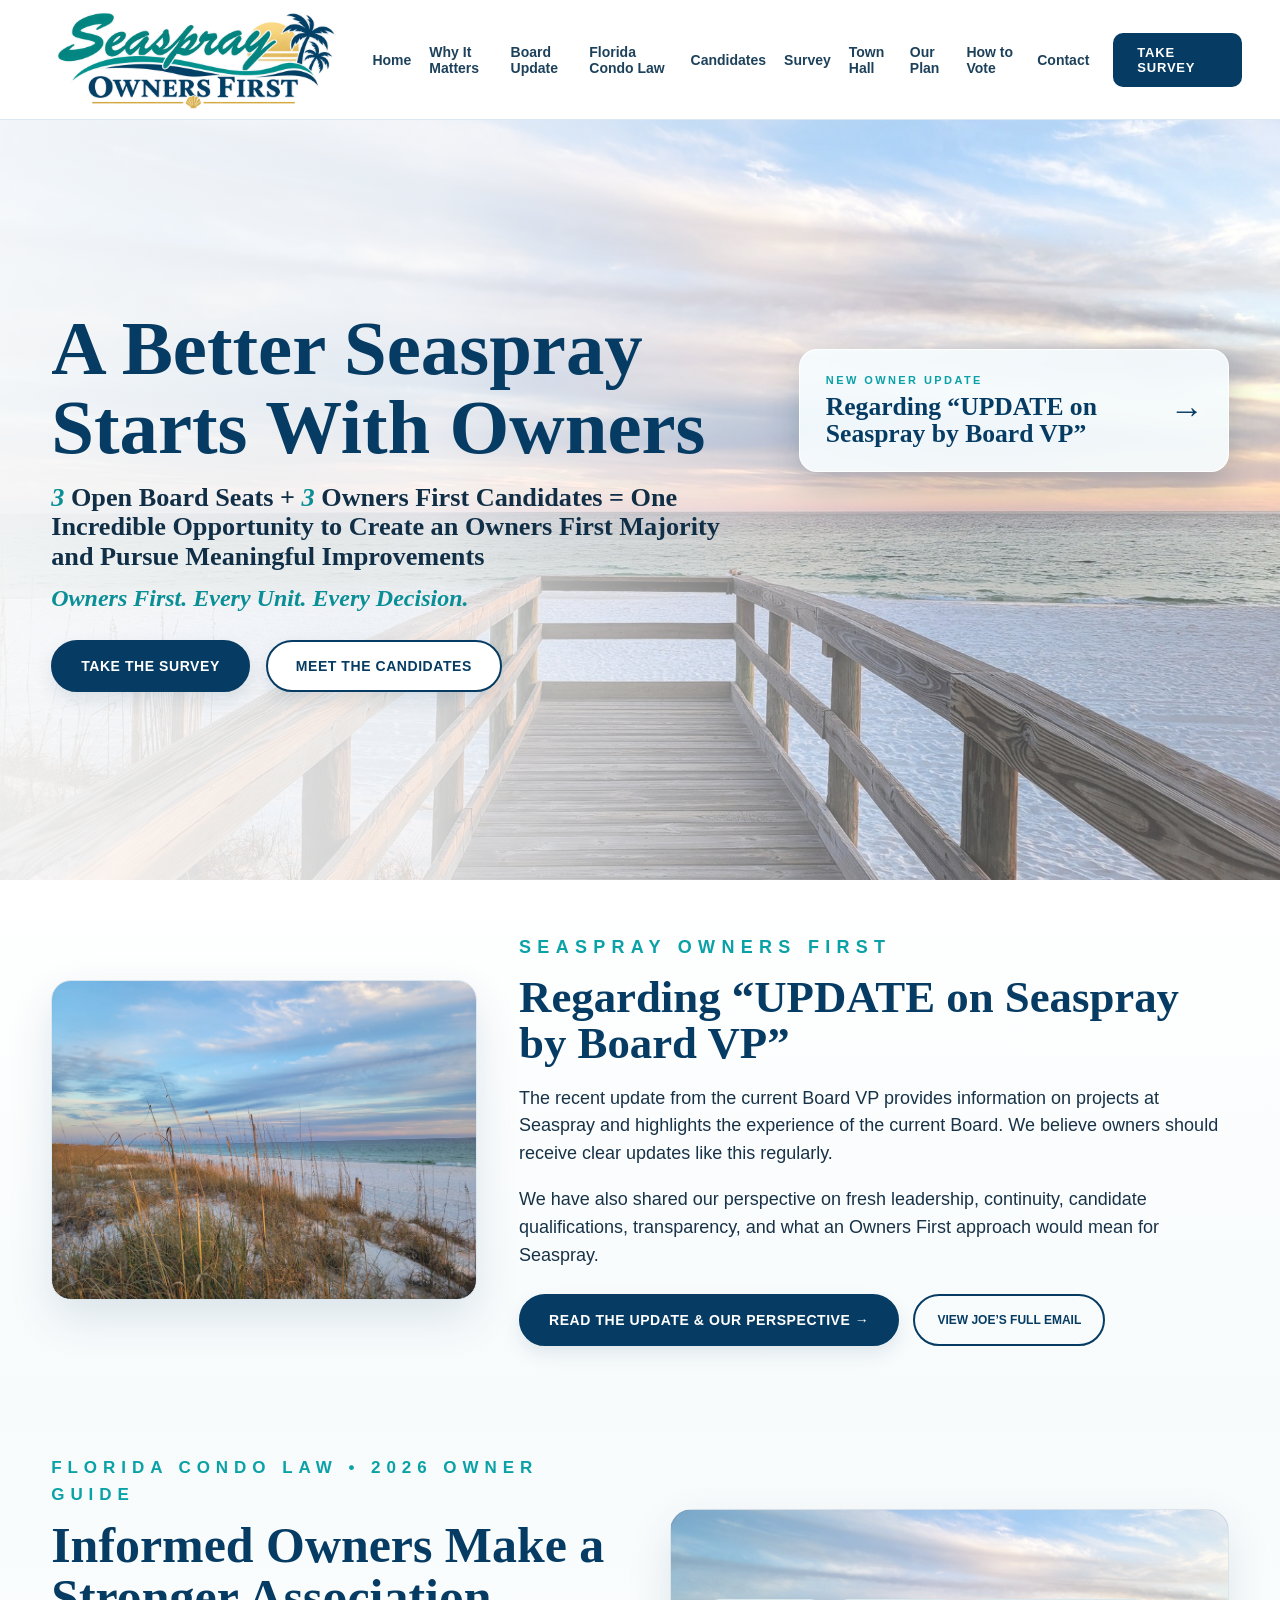
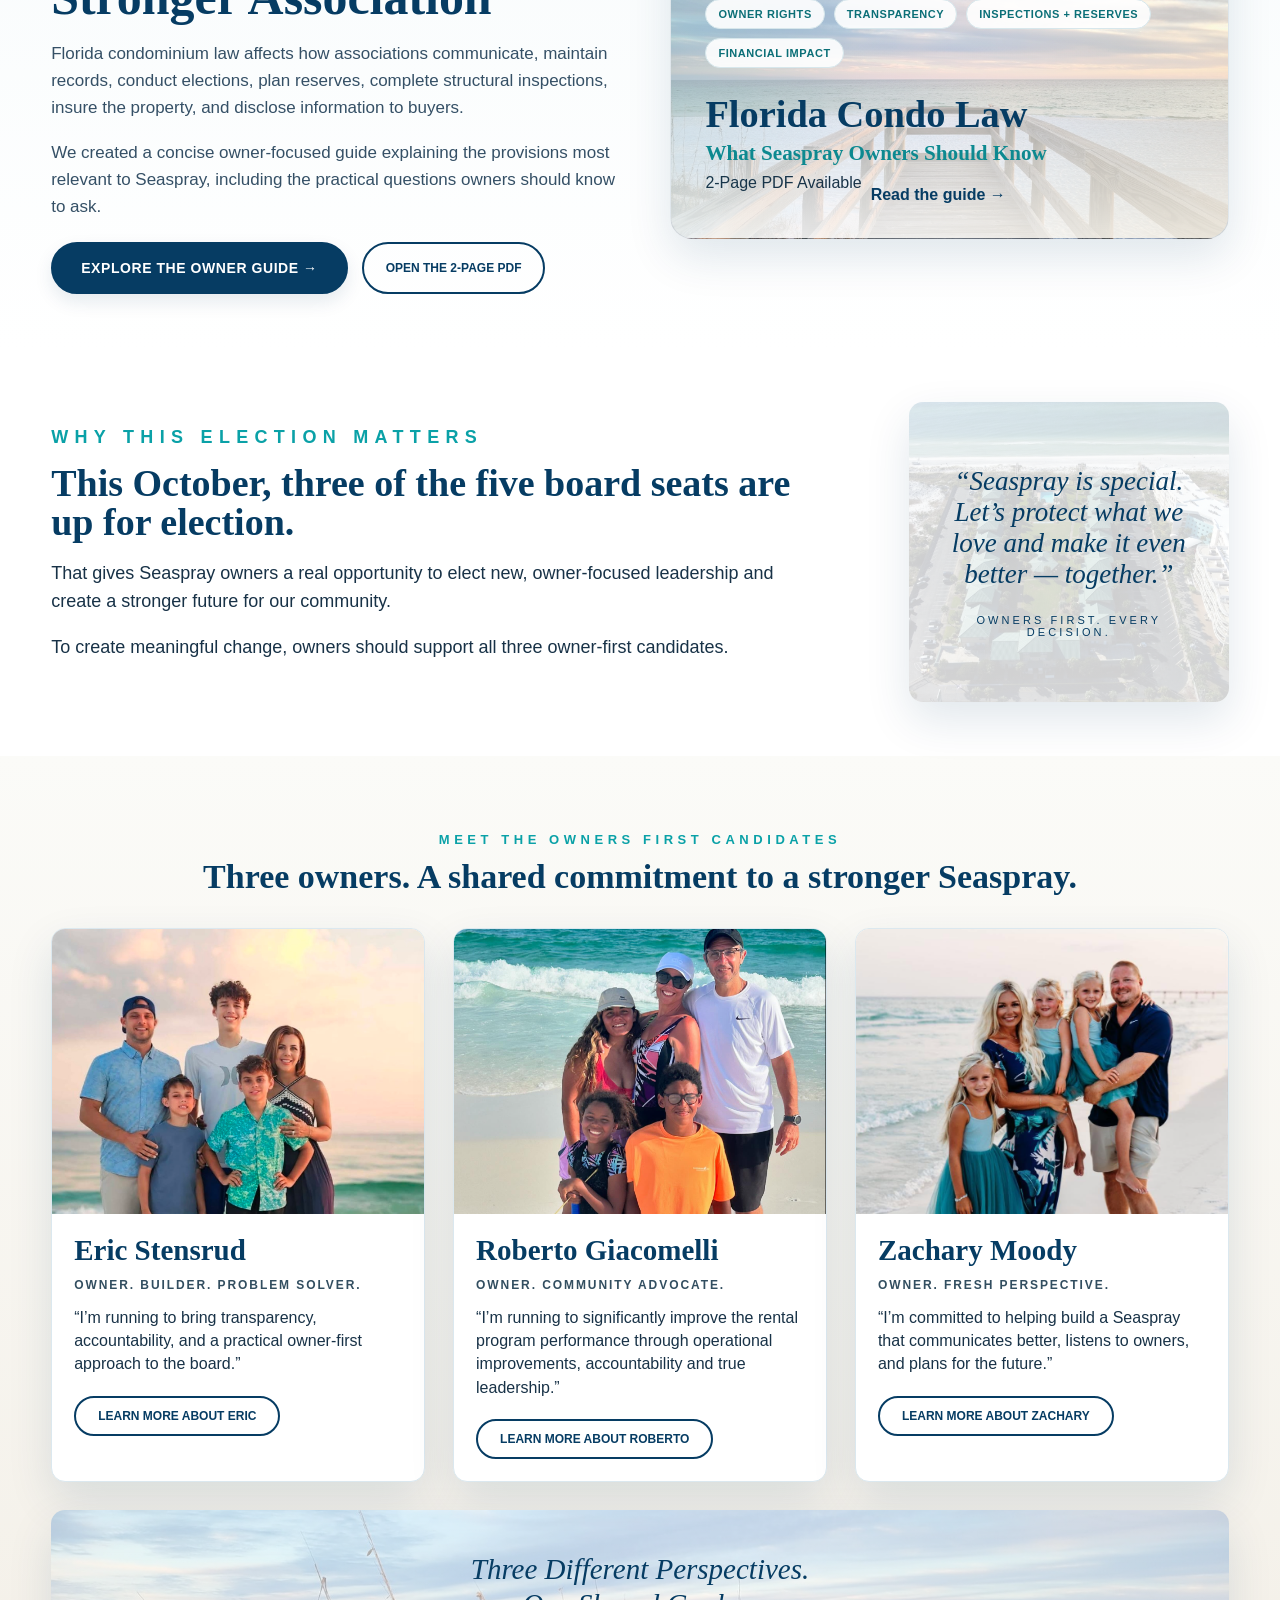
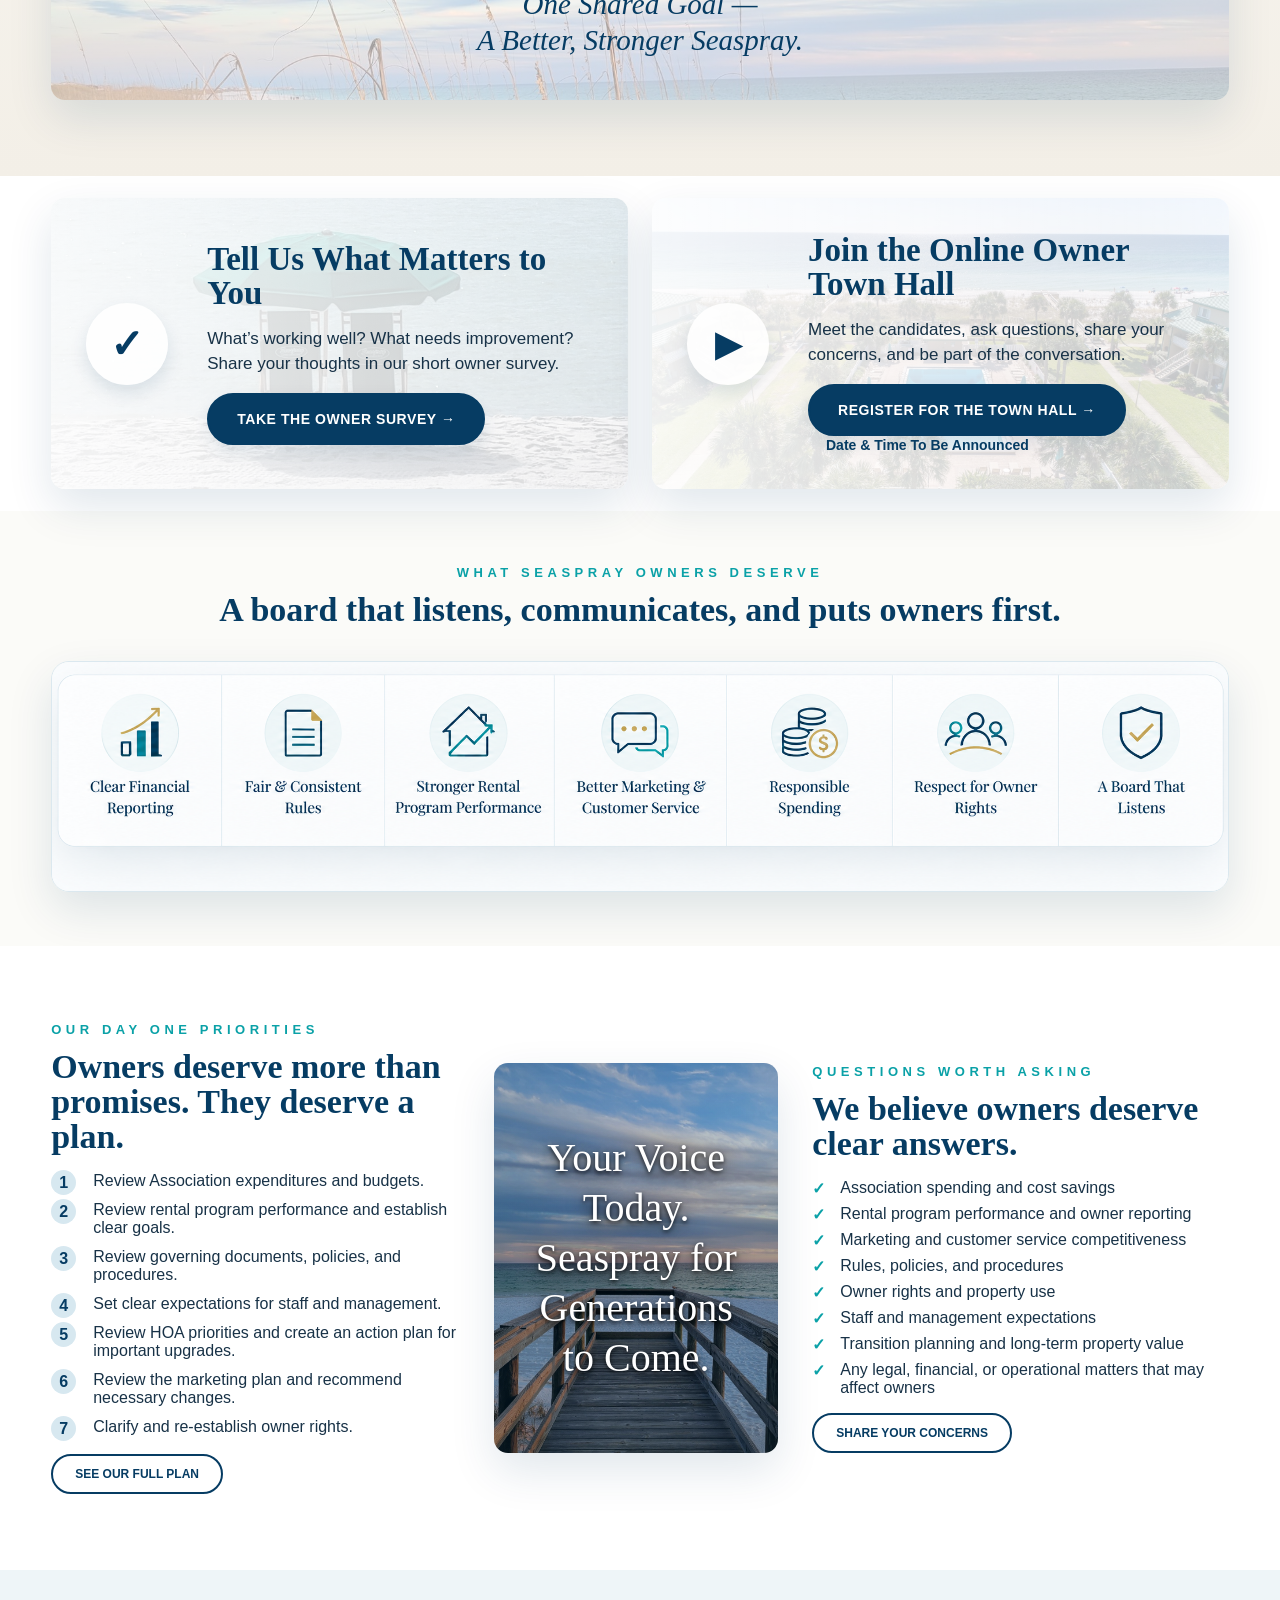
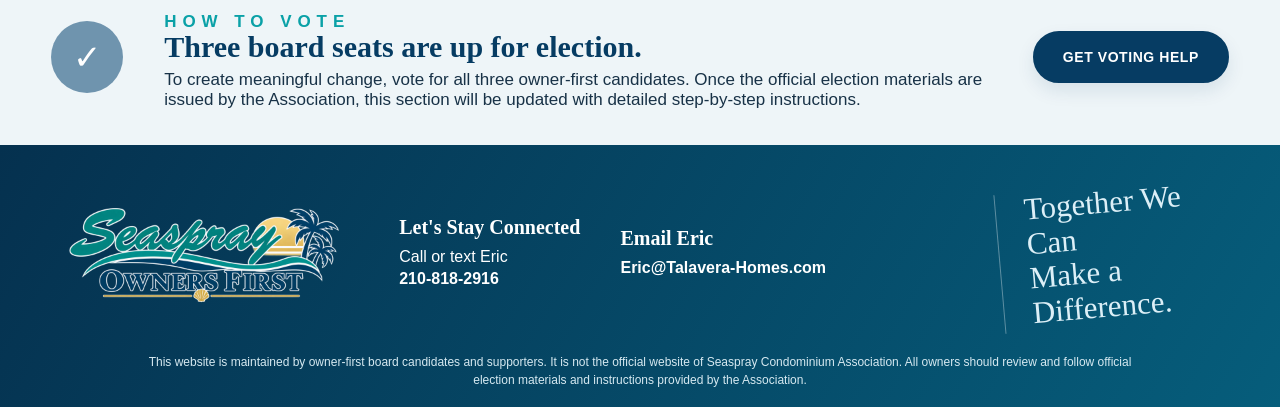
==== index.html @ 4ef3be8e "Add files via upload" ====
<!DOCTYPE html>
<html lang="en">
<head>
  <!-- Google tag (gtag.js) -->
  <script async src="https://www.googletagmanager.com/gtag/js?id=G-ZNEZER2F2J"></script>
  <script>
    window.dataLayer = window.dataLayer || [];
    function gtag(){dataLayer.push(arguments);}
    gtag('js', new Date());
    gtag('config', 'G-ZNEZER2F2J');
  </script>
  <meta charset="UTF-8" />
  <meta name="viewport" content="width=device-width, initial-scale=1.0" />
  <title>Seaspray Owners First | Board Election</title>
  <meta name="description" content="Seaspray Owners First candidate and supporter website for the upcoming Seaspray Board election." />
  <link rel="stylesheet" href="styles-v9.css?v=59" />
</head>
<body>
  <header class="site-header">
    <a class="brand" href="#home"><img src="assets/seaspray-owners-first-logo.png" alt="Seaspray Owners First" /></a>
    <button class="menu-toggle" aria-label="Open menu">☰</button>
    <nav class="nav">
      <a href="#home">Home</a><a href="#why">Why It Matters</a><a href="#board-update">Board Update</a><a href="florida-condo-law.html">Florida Condo Law</a><a href="#candidates">Candidates</a><a href="https://tally.so/r/gDElo1" target="_blank" rel="noopener noreferrer">Survey</a><a href="#townhall">Town Hall</a><a href="#plan">Our Plan</a><a href="#vote">How to Vote</a><a href="#contact">Contact</a>
    </nav>
    <a class="header-cta" href="https://tally.so/r/gDElo1" target="_blank" rel="noopener noreferrer">Take Survey</a>
  </header>

  <main id="home">
    <section class="hero">
      <div class="hero-media-fallback"></div>
<div class="hero-overlay"></div>
      <div class="hero-content container">
        <div class="hero-copy">
          <h1>A Better Seaspray Starts With Owners</h1>
          <h2><span class="hero-count">3</span> Open Board Seats + <span class="hero-count">3</span> Owners First Candidates = One Incredible Opportunity to Create an Owners First Majority and Pursue Meaningful Improvements</h2>
          <p class="tagline">Owners First. Every Unit. Every Decision.</p>
          <div class="hero-actions">
            <a class="btn btn-primary" href="https://tally.so/r/gDElo1" target="_blank" rel="noopener noreferrer">Take the Survey</a>
            <a class="btn btn-white" href="#candidates">Meet the Candidates</a>
          </div>
        </div>
        <a class="hero-update-callout" href="board-update.html" aria-label="Read our perspective regarding UPDATE on Seaspray by Board VP">
          <span class="hero-update-kicker">New Owner Update</span>
          <strong>Regarding “UPDATE on Seaspray by Board VP”</strong>
          <span class="hero-update-arrow">→</span>
        </a>
      </div>
    </section>

    <section id="board-update" class="board-update-preview section-tight">
      <div class="container board-update-preview-grid">
        <div class="board-update-preview-image" role="img" aria-label="Seaspray beach boardwalk"></div>
        <div class="board-update-preview-copy">
          <p class="eyebrow teal">Seaspray Owners First</p>
          <h2>Regarding “UPDATE on Seaspray by Board VP”</h2>
          <p>The recent update from the current Board VP provides information on projects at Seaspray and highlights the experience of the current Board. We believe owners should receive clear updates like this regularly.</p>
          <p>We have also shared our perspective on fresh leadership, continuity, candidate qualifications, transparency, and what an Owners First approach would mean for Seaspray.</p>
          <div class="board-update-preview-actions">
            <a class="btn btn-primary" href="board-update.html">Read the Update &amp; Our Perspective →</a>
            <a class="small-btn" href="joe-board-email.html">View Joe’s Full Email</a>
          </div>
        </div>
      </div>
    </section>

    <section id="condo-law-preview" class="condo-law-preview section-tight">
      <div class="container condo-law-preview-grid">
        <div class="condo-law-preview-copy">
          <p class="eyebrow teal">Florida Condo Law • 2026 Owner Guide</p>
          <h2>Informed Owners Make a Stronger Association</h2>
          <p>Florida condominium law affects how associations communicate, maintain records, conduct elections, plan reserves, complete structural inspections, insure the property, and disclose information to buyers.</p>
          <p>We created a concise owner-focused guide explaining the provisions most relevant to Seaspray, including the practical questions owners should know to ask.</p>
          <div class="condo-law-preview-actions">
            <a class="btn btn-primary" href="florida-condo-law.html">Explore the Owner Guide →</a>
            <a class="small-btn" href="Florida-Condo-Law-Seaspray-Owner-Guide.pdf" target="_blank" rel="noopener">Open the 2-Page PDF</a>
          </div>
        </div>
        <a class="condo-law-preview-visual" href="florida-condo-law.html" aria-label="Open the Florida Condo Law owner guide">
          <span class="law-preview-chip">Owner Rights</span>
          <span class="law-preview-chip">Transparency</span>
          <span class="law-preview-chip">Inspections + Reserves</span>
          <span class="law-preview-chip">Financial Impact</span>
          <strong>Florida Condo Law<br><em>What Seaspray Owners Should Know</em></strong>
          <span class="condo-law-pdf-badge">2-Page PDF Available</span>
          <span class="law-preview-arrow">Read the guide →</span>
        </a>
      </div>
    </section>

    <section id="why" class="election-matters section-tight">
      <div class="container matters-grid no-stats">
        <div class="matters-copy">
          <p class="eyebrow teal">Why This Election Matters</p>
          <h2>This October, three of the five board seats are up for election.</h2>
          <p>That gives Seaspray owners a real opportunity to elect new, owner-focused leadership and create a stronger future for our community.</p>
          <p>To create meaningful change, owners should support all three owner-first candidates.</p>
        </div>
        <aside class="quote-card">“Seaspray is special. Let’s protect what we love and make it even better — together.”<span>Owners First. Every Decision.</span></aside>
      </div>
    </section>

    <section id="candidates" class="section candidates">
      <div class="container">
        <div class="section-heading center"><p class="eyebrow teal">Meet the Owners First Candidates</p><h2>Three owners. A shared commitment to a stronger Seaspray.</h2></div>
        <div class="candidate-layout">
          <article class="candidate-card featured"><img class="candidate-photo eric-photo" src="assets/family-photo.jpg" alt="Eric Stensrud and family"/><div class="candidate-body"><h3>Eric Stensrud</h3><p class="role">Owner. Builder. Problem Solver.</p><blockquote>“I’m running to bring transparency, accountability, and a practical owner-first approach to the board.”</blockquote><a class="small-btn" href="meet-eric.html">Learn More About Eric</a></div></article>
          <article class="candidate-card"><img class="candidate-photo roberto-photo" src="assets/roberto-family.png" alt="Roberto Giacomelli and family"/><div class="candidate-body"><h3>Roberto Giacomelli</h3><p class="role">Owner. Community Advocate.</p><blockquote>“I’m running to significantly improve the rental program performance through operational improvements, accountability and true leadership.”</blockquote><a class="small-btn" href="roberto-profile.html">Learn More About Roberto</a></div></article>
          <article class="candidate-card"><img class="candidate-photo zach-photo" src="assets/zachary-moody-family.png" alt="Zachary Moody and family"/><div class="candidate-body"><h3>Zachary Moody</h3><p class="role">Owner. Fresh Perspective.</p><blockquote>“I’m committed to helping build a Seaspray that communicates better, listens to owners, and plans for the future.”</blockquote><a class="small-btn" href="#contact">Learn More About Zachary</a></div></article>
          <aside class="slate-quote">Three Different Perspectives.<br/>One Shared Goal —<br/>A Better, Stronger Seaspray.</aside>
        </div>
      </div>
    </section>

    <section id="survey" class="section-action">
      <div class="container action-grid">
        <div class="action-card survey-card"><div class="action-icon">✓</div><div><h2>Tell Us What Matters to You</h2><p>What’s working well? What needs improvement? Share your thoughts in our short owner survey.</p><a class="btn btn-primary" href="https://tally.so/r/gDElo1" target="_blank" rel="noopener noreferrer">Take the Owner Survey →</a></div></div>
        <div id="townhall" class="action-card townhall-card"><div class="action-icon play">▶</div><div><h2>Join the Online Owner Town Hall</h2><p>Meet the candidates, ask questions, share your concerns, and be part of the conversation.</p><a class="btn btn-primary" href="YOUR_TOWNHALL_REGISTRATION_LINK_HERE" target="_blank" rel="noopener">Register for the Town Hall →</a><div class="date-note">Date & Time To Be Announced</div></div></div>
      </div>
    </section>

    <section class="deserve section-tight">
      <div class="container">
        <div class="section-heading center">
          <p class="eyebrow teal">What Seaspray Owners Deserve</p>
          <h2>A board that listens, communicates, and puts owners first.</h2>
        </div>
        <div class="deserve-graphic-card">
          <img src="assets/owners-deserve-pillars-cropped.png" alt="Professional graphic showing seven things Seaspray owners deserve: clear financial reporting, fair and consistent rules, stronger rental program performance, better marketing and customer service, responsible spending, respect for owner rights, and a board that listens." />
        </div>
      </div>
    </section>

    <section id="plan" class="section plan-section">
      <div class="container plan-grid">
        <div><p class="eyebrow teal">Our Day One Priorities</p><h2>Owners deserve more than promises. They deserve a plan.</h2><ol class="priority-list"><li>Review Association expenditures and budgets.</li><li>Review rental program performance and establish clear goals.</li><li>Review governing documents, policies, and procedures.</li><li>Set clear expectations for staff and management.</li><li>Review HOA priorities and create an action plan for important upgrades.</li><li>Review the marketing plan and recommend necessary changes.</li><li>Clarify and re-establish owner rights.</li></ol><a class="small-btn" href="#contact">See Our Full Plan</a></div>
        <div class="message-photo"><span>Your Voice Today.<br/>Seaspray for Generations to Come.</span></div>
        <div><p class="eyebrow teal">Questions Worth Asking</p><h2>We believe owners deserve clear answers.</h2><ul class="check-list"><li>Association spending and cost savings</li><li>Rental program performance and owner reporting</li><li>Marketing and customer service competitiveness</li><li>Rules, policies, and procedures</li><li>Owner rights and property use</li><li>Staff and management expectations</li><li>Transition planning and long-term property value</li><li>Any legal, financial, or operational matters that may affect owners</li></ul><a class="small-btn" href="https://tally.so/r/gDElo1" target="_blank" rel="noopener noreferrer">Share Your Concerns</a></div>
      </div>
    </section>

    <section id="vote" class="vote-strip">
      <div class="container vote-grid"><div class="vote-icon">✓</div><div><p class="eyebrow teal">How to Vote</p><h2>Three board seats are up for election.</h2><p>To create meaningful change, vote for all three owner-first candidates. Once the official election materials are issued by the Association, this section will be updated with detailed step-by-step instructions.</p></div><a class="btn btn-primary" href="#contact">Get Voting Help</a></div>
    </section>

    <section id="contact" class="footer-cta">
      <div class="container contact-grid"><img src="assets/seaspray-owners-first-logo.png" alt="Seaspray Owners First"/><div><h3>Let's Stay Connected</h3><p>Call or text Eric<br/><a href="tel:2108182916">210-818-2916</a></p></div><div class="email-contact"><h3>Email Eric</h3><p><a href="mailto:Eric@Talavera-Homes.com">Eric@Talavera-Homes.com</a></p></div><div class="footer-script">Together We Can<br/>Make a Difference.</div></div>
      <p class="disclaimer">This website is maintained by owner-first board candidates and supporters. It is not the official website of Seaspray Condominium Association. All owners should review and follow official election materials and instructions provided by the Association.</p>
    </section>
  </main>
  <script src="script-v8.js?v=59"></script>
</body>
</html>
---- styles-v9.css ----
:root{--navy:#063c63;--deep:#052d49;--teal:#0aa1a7;--gold:#d5b05c;--sand:#f7efdf;--mist:#ecf5f8;--ink:#183247;--muted:#5d6f80;--white:#fff;--line:#dbe8ef;--shadow:0 18px 45px rgba(6,60,99,.12)}*{box-sizing:border-box}html{scroll-behavior:smooth;scroll-padding-top:110px}body{margin:0;font-family:Inter,Arial,sans-serif;color:var(--ink);background:#fff}a{color:inherit}.container{width:min(1180px,92vw);margin:0 auto}.section,.section-tight,.section-action,.vote-strip,.footer-cta{scroll-margin-top:110px}
#home{scroll-margin-top:0}
.site-header{position:sticky;top:0;z-index:30;min-height:84px;background:rgba(255,255,255,.93);backdrop-filter:blur(12px);border-bottom:1px solid var(--line);display:flex;align-items:center;padding:8px 3vw;gap:24px}.brand img{width:310px;display:block}.nav{display:flex;gap:18px;margin-left:auto;align-items:center}.nav a{text-decoration:none;font-size:14px;font-weight:650;color:var(--deep);opacity:.9}.nav a:hover{color:var(--teal)}.header-cta{padding:12px 24px;border-radius:10px;background:var(--navy);color:white;text-transform:uppercase;letter-spacing:.06em;font-weight:800;font-size:13px;text-decoration:none}.menu-toggle{display:none;background:var(--navy);color:white;border:0;border-radius:7px;padding:9px 12px}.hero{position:relative;min-height:760px;display:flex;align-items:center;overflow:hidden}.hero-media-fallback,.hero-overlay{position:absolute;inset:0}.hero-media-fallback{background-image:url('assets/hero-main.jpg');background-size:cover;background-position:center}.hero-overlay{z-index:2;background:linear-gradient(90deg,rgba(255,255,255,.92) 0%,rgba(255,255,255,.82) 34%,rgba(255,255,255,.28) 74%)}.hero-content{display:grid;grid-template-columns:1.1fr .7fr;gap:40px;align-items:center;position:relative;z-index:3}.eyebrow{text-transform:uppercase;letter-spacing:.35em;font-size:13px;font-weight:850;color:var(--navy);margin:0 0 12px}.eyebrow.teal{color:var(--teal)}h1,h2,h3{font-family:Georgia,'Times New Roman',serif;color:var(--navy);line-height:1.03;margin:0}.hero h1{font-size:clamp(48px,6vw,82px);max-width:730px}.hero h2{margin-top:16px;font-size:clamp(22px,2.5vw,33px);color:#102f47;max-width:720px}.tagline{font-size:24px;font-weight:800;margin:14px 0 28px;color:#102f47}.hero-actions{display:flex;flex-wrap:wrap;gap:16px}.btn{display:inline-flex;align-items:center;justify-content:center;border-radius:999px;padding:16px 28px;font-size:14px;text-transform:uppercase;letter-spacing:.04em;font-weight:850;text-decoration:none;border:2px solid var(--navy);box-shadow:0 8px 18px rgba(6,60,99,.1)}.btn-primary{background:var(--navy);color:white}.btn-white{background:white;color:var(--navy)}.hero-note{justify-self:end;margin-bottom:180px;transform:rotate(-8deg);font-family:'Brush Script MT','Segoe Script',cursive;font-size:40px;line-height:1.15;color:#0b4a75;text-shadow:0 1px 0 rgba(255,255,255,.8);text-align:right}.section{padding:76px 0}.section-tight{padding:54px 0}.election-matters{background:#fff}.matters-grid{display:grid;grid-template-columns:340px 1fr 280px;gap:34px;align-items:center}.photo-card{border-radius:14px;overflow:hidden;box-shadow:var(--shadow);height:250px;background:#fff}.photo-card img{width:100%;height:100%;display:block;object-fit:cover;object-position:center center}.matters-grid h2{font-size:38px;margin-bottom:10px}.matters-grid p{font-size:18px;line-height:1.55}.quote-card{background-image:linear-gradient(180deg,rgba(255,255,255,.78),rgba(255,255,255,.82)),url('assets/seaspray-aerial-wide.jpg');background-size:cover;background-position:center;border-radius:14px;padding:42px 28px;text-align:center;font-family:Georgia,serif;color:var(--navy);font-size:24px;font-style:italic;box-shadow:var(--shadow)}.quote-card span{display:block;margin-top:24px;font-family:Arial,sans-serif;font-style:normal;font-size:11px;text-transform:uppercase;letter-spacing:.28em}.section-heading.center{text-align:center;margin-bottom:34px}.section-heading h2{font-size:34px}.candidates{background:linear-gradient(180deg,#fbfbf8,#f3efe7)}.candidate-layout{display:grid;grid-template-columns:1fr 1fr 1fr 230px;gap:28px;align-items:stretch}.candidate-card{background:white;border-radius:14px;overflow:hidden;box-shadow:var(--shadow);border:1px solid var(--line);display:flex;flex-direction:column}.candidate-photo{width:100%;height:285px;object-fit:cover;object-position:center 10%;display:block}.eric-photo{object-position:center 6%}.roberto-photo{object-position:center 10%}.zach-photo{object-position:center 10%}.candidate-body{padding:22px}.candidate-body h3{font-size:29px}.role{text-transform:uppercase;letter-spacing:.16em;font-size:12px;font-weight:850;color:#324e60}.candidate-body blockquote{margin:14px 0 20px;font-size:16px;line-height:1.45}.small-btn{display:inline-flex;align-items:center;justify-content:center;border:2px solid var(--navy);border-radius:999px;padding:11px 22px;text-decoration:none;text-transform:uppercase;font-size:12px;font-weight:900;color:var(--navy)}.slate-quote{background-image:linear-gradient(rgba(255,255,255,.54),rgba(255,255,255,.64)),url('assets/seaspray-dunes.jpg');background-size:cover;background-position:center;border-radius:14px;padding:80px 26px;font-family:Georgia,serif;color:var(--navy);font-size:31px;font-style:italic;line-height:1.28;box-shadow:var(--shadow)}.section-action{padding:22px 0;background:white}.action-grid{display:grid;grid-template-columns:1fr 1fr;gap:24px}.action-card{min-height:245px;border-radius:14px;padding:35px;display:grid;grid-template-columns:95px 1fr;gap:26px;align-items:center;box-shadow:var(--shadow);background-size:cover;background-position:center}.survey-card{background-image:linear-gradient(90deg,rgba(255,255,255,.93),rgba(255,255,255,.76)),url('assets/seaspray-chairs.jpg')}.townhall-card{background-image:linear-gradient(90deg,rgba(255,255,255,.93),rgba(255,255,255,.76)),url('assets/seaspray-pool.jpg')}.action-card h2{font-size:33px}.action-card p{font-size:17px;line-height:1.45}.action-icon{width:82px;height:82px;border-radius:50%;background:rgba(255,255,255,.88);display:grid;place-items:center;color:var(--navy);font-size:40px;font-weight:900;box-shadow:0 8px 18px rgba(6,60,99,.12)}.action-icon.play{font-size:34px}.date-note{display:inline-block;margin-left:18px;font-size:14px;font-weight:850;color:var(--navy)}.deserve{background:#fbfbf8}.deserve-row{display:grid;grid-template-columns:repeat(7,1fr);background:white;border-radius:14px;box-shadow:var(--shadow);border:1px solid var(--line);overflow:hidden}.deserve-row div{min-height:124px;display:flex;flex-direction:column;align-items:center;justify-content:center;text-align:center;padding:16px;border-right:1px solid var(--line)}.deserve-row div:last-child{border-right:0}.deserve-row strong{display:block;font-size:14px;font-weight:800;color:var(--navy);line-height:1.2}.line-icon{position:relative;width:42px;height:42px;margin-bottom:10px;display:block}.line-icon:before,.line-icon:after{content:'';position:absolute;display:block}.line-icon.chart:before{left:7px;bottom:8px;width:7px;height:18px;background:var(--teal);box-shadow:12px -8px 0 var(--navy),24px -16px 0 var(--gold)}.line-icon.chart:after{left:4px;bottom:5px;width:34px;height:3px;background:var(--navy)}.line-icon.document:before{inset:5px 9px;border:3px solid var(--navy);border-radius:3px}.line-icon.document:after{left:15px;top:16px;width:15px;height:3px;background:var(--teal);box-shadow:0 8px 0 var(--teal)}.line-icon.home:before{left:8px;top:18px;width:26px;height:19px;border:3px solid var(--navy);border-top:0}.line-icon.home:after{left:7px;top:9px;width:26px;height:26px;border-left:3px solid var(--teal);border-top:3px solid var(--teal);transform:rotate(45deg)}.line-icon.megaphone:before{left:4px;top:15px;width:25px;height:15px;border:3px solid var(--navy);transform:skewY(-15deg)}.line-icon.megaphone:after{right:3px;top:11px;width:4px;height:22px;background:var(--gold);border-radius:3px}.line-icon.savings:before{left:8px;top:9px;width:26px;height:26px;border:3px solid var(--navy);border-radius:50%}.line-icon.savings:after{left:17px;top:7px;content:'$';font-weight:900;color:var(--teal);font-size:25px}.line-icon.owners:before{left:8px;top:9px;width:12px;height:12px;border:3px solid var(--navy);border-radius:50%;box-shadow:17px 0 0 -1px #fff,17px 0 0 2px var(--teal)}.line-icon.owners:after{left:4px;top:26px;width:34px;height:12px;border:3px solid var(--navy);border-radius:20px 20px 4px 4px}.line-icon.shield:before{left:9px;top:4px;width:24px;height:31px;border:3px solid var(--navy);border-radius:6px 6px 14px 14px;transform:perspective(20px) rotateX(6deg)}.line-icon.shield:after{left:18px;top:17px;width:12px;height:7px;border-left:3px solid var(--teal);border-bottom:3px solid var(--teal);transform:rotate(-45deg)}.plan-section{background:white}.plan-grid{display:grid;grid-template-columns:1.08fr .75fr 1.1fr;gap:34px;align-items:center}.plan-grid h2{font-size:34px;margin-bottom:18px}.priority-list{counter-reset:item;list-style:none;padding:0;margin:18px 0}.priority-list li{margin:11px 0;padding-left:42px;position:relative;font-size:16px}.priority-list li:before{counter-increment:item;content:counter(item);position:absolute;left:0;top:-2px;width:25px;height:25px;border-radius:50%;background:#d7e8f0;color:var(--navy);display:grid;place-items:center;font-weight:900}.message-photo{min-height:390px;border-radius:14px;background-image:linear-gradient(rgba(4,42,68,.28),rgba(4,42,68,.38)),url('assets/hero-main.jpg');background-size:cover;background-position:center;display:grid;place-items:center;text-align:center;box-shadow:var(--shadow);padding:25px}.message-photo span{font-family:'Brush Script MT','Segoe Script',cursive;color:#fff;font-size:40px;line-height:1.25;text-shadow:0 4px 18px rgba(0,0,0,.9),0 2px 4px rgba(0,0,0,.75)}.check-list{list-style:none;padding:0;margin:16px 0}.check-list li{margin:8px 0;padding-left:28px;position:relative;font-size:16px}.check-list li:before{content:'✓';position:absolute;left:0;color:var(--teal);font-weight:900}.vote-strip{padding:35px 0;background:#eef5f8}.vote-grid{display:grid;grid-template-columns:88px 1fr auto;gap:25px;align-items:center}.vote-icon{width:72px;height:72px;border-radius:50%;background:#6f94ae;color:white;display:grid;place-items:center;font-size:34px}.vote-grid h2{font-size:30px}.vote-grid p{margin:.4em 0 0;font-size:17px}.footer-cta{padding:40px 0 18px;background:linear-gradient(120deg,#05314f,#065d7b);color:white}.contact-grid{display:grid;grid-template-columns:320px 1fr 1fr 1fr 230px;gap:28px;align-items:center}.contact-grid img{width:300px;display:block}.contact-grid h3{color:white;font-size:20px;margin-bottom:8px}.contact-grid p{margin:0;line-height:1.4}.contact-grid a{color:white;text-decoration:none;font-weight:800}.footer-script{font-family:'Brush Script MT','Segoe Script',cursive;font-size:32px;line-height:1.1;color:#dceff7;border-left:1px solid rgba(255,255,255,.35);padding-left:28px;transform:rotate(-5deg)}.disclaimer{text-align:center;max-width:1000px;margin:30px auto 0;color:#d6e9f1;font-size:12px;line-height:1.5}.nav.open{display:flex}@media(max-width:1360px){.candidate-layout{grid-template-columns:1fr 1fr 1fr}.slate-quote{grid-column:1/-1;min-height:190px;display:flex;align-items:center;justify-content:center;text-align:center;padding:42px 24px;background-position:center 40%}}@media(max-width:1080px){.brand img{width:260px}.candidate-layout{grid-template-columns:1fr 1fr}.candidate-photo{height:320px}.slate-quote{min-height:240px}}@media(max-width:980px){html{scroll-padding-top:140px}.section,.section-tight,.section-action,.vote-strip,.footer-cta{scroll-margin-top:140px}.site-header{height:auto;min-height:74px;flex-wrap:wrap}.brand img{width:230px}.menu-toggle{display:block;margin-left:auto}.nav{display:none;flex-direction:column;width:100%;align-items:flex-start;margin:0;padding:12px 0}.header-cta{display:none}.hero-content,.matters-grid,.candidate-layout,.action-grid,.plan-grid,.vote-grid,.contact-grid{grid-template-columns:1fr}.hero{min-height:760px;background-position:center right}.hero-note{justify-self:start;margin:10px 0 0}.deserve-row{grid-template-columns:repeat(2,1fr)}.candidate-photo{height:360px}.vote-grid .btn{width:max-content}.contact-grid img{max-width:260px}}@media(max-width:560px){.hero h1{font-size:43px}.hero h2{font-size:22px}.tagline{font-size:19px}.hero-actions .btn{width:100%}.matters-grid h2,.section-heading h2,.action-card h2,.plan-grid h2{font-size:30px}.action-card{grid-template-columns:1fr}.deserve-row{grid-template-columns:1fr}.footer-script{border-left:0;padding-left:0}.date-note{margin:14px 0 0;display:block}.candidate-photo{height:320px}.hero-note{font-size:32px}}

/* v8 owners deserve graphic: no outer box, just the professional graphic */
.deserve-graphic-card{background:transparent;border:0;border-radius:0;box-shadow:none;padding:0;overflow:visible}
.deserve-graphic-card img{display:block;width:100%;height:auto;border-radius:18px;box-shadow:var(--shadow);border:1px solid var(--line)}
@media(max-width:700px){.photo-card{height:220px}.deserve-graphic-card img{border-radius:12px}}

/* Embedded owner survey */
.survey-embed-wrap {
  margin-top: 28px;
}

.survey-embed-card {
  background: rgba(255,255,255,.96);
  border-radius: 28px;
  padding: 28px;
  box-shadow: 0 24px 70px rgba(9, 42, 66, .16);
  border: 1px solid rgba(6,60,99,.08);
}

.survey-embed-card iframe {
  width: 100%;
  border: 0;
  border-radius: 18px;
  background: transparent;
  display: block;
}

@media (max-width: 760px) {
  .survey-embed-card {
    padding: 18px;
    border-radius: 22px;
  }
}


/* Meet Eric page */
.meet-eric-page{background:linear-gradient(180deg,#f9fcfd 0,#ffffff 240px,#fff 100%)}
.meet-hero{padding-top:28px}
.meet-hero-grid{display:grid;grid-template-columns:420px 1fr;gap:28px;align-items:stretch}
.meet-hero-copy{padding:24px 0 12px}
.meet-hero-copy h1{font-size:clamp(54px,7vw,92px);line-height:.95;margin-bottom:16px}
.meet-intro{font-size:19px;line-height:1.5;color:var(--ink);max-width:360px}
.script-card{margin-top:24px;font-family:'Brush Script MT','Segoe Script',cursive;color:#184e84;font-size:34px;line-height:1.12;max-width:360px;transform:rotate(-6deg);text-shadow:0 1px 0 rgba(255,255,255,.7)}
.meet-hero-photo-wrap{position:relative;border-radius:18px;overflow:hidden;min-height:420px;box-shadow:var(--shadow)}
.meet-hero-photo{width:100%;height:100%;display:block;object-fit:cover;object-position:center center}
.hero-handwritten{position:absolute;right:26px;top:26px;max-width:240px;text-align:right;font-family:'Brush Script MT','Segoe Script',cursive;font-size:40px;line-height:1.06;color:#184e84;text-shadow:0 2px 10px rgba(255,255,255,.78)}
.story-section{padding-top:18px;padding-bottom:18px}
.story-two-col{display:grid;grid-template-columns:1.02fr .98fr;gap:28px;align-items:stretch}
.align-center{align-items:center}
.card-surface{background:#fff;border:1px solid var(--line);border-radius:18px;box-shadow:var(--shadow);padding:28px}
.card-surface h2{font-size:34px;margin-bottom:14px}
.card-surface p{font-size:20px;line-height:1.55;margin:0 0 14px}
.card-surface p:last-child{margin-bottom:0}
.photo-tall,.photo-frame,.photo-caption-card{border-radius:18px;overflow:hidden;box-shadow:var(--shadow);background:#fff;border:1px solid var(--line)}
.photo-tall{position:relative;min-height:320px}
.photo-tall img,.photo-frame img,.photo-caption-card img{display:block;width:100%;height:100%;object-fit:cover}
.photo-tall img{min-height:320px}
.photo-script{position:absolute;right:24px;top:20px;max-width:330px;font-family:'Brush Script MT','Segoe Script',cursive;font-size:36px;line-height:1.08;text-align:right}
.photo-script-dark{color:#184e84;text-shadow:0 2px 10px rgba(255,255,255,.86)}
.photo-pair-grid{display:grid;grid-template-columns:1fr 1fr;gap:18px}
.photo-caption-card{display:flex;flex-direction:column;min-height:320px}
.photo-caption-card img{height:270px}
.photo-caption-card figcaption{padding:12px 14px;background:#f7f0dc;color:var(--navy);font-weight:800;text-align:center;font-size:18px}
.experience-panel{display:grid;grid-template-columns:1.15fr .85fr;gap:18px;align-items:stretch}
.experience-list{list-style:none;margin:0;padding:24px;background:#f4f9fb;border:1px solid var(--line);border-radius:18px;display:flex;flex-direction:column;justify-content:center;gap:16px;box-shadow:var(--shadow)}
.experience-list li{position:relative;padding-left:24px;font-size:19px;font-weight:700;color:var(--navy);line-height:1.3}
.experience-list li:before{content:'•';position:absolute;left:4px;top:-2px;color:var(--teal);font-size:28px;line-height:1}
.meet-eric-cta{padding-top:34px;padding-bottom:64px}
.cta-panel{background:linear-gradient(180deg,rgba(255,255,255,.88),rgba(255,255,255,.94)),url('assets/seaspray-dunes.jpg');background-size:cover;background-position:center bottom;border:1px solid var(--line);border-radius:24px;box-shadow:var(--shadow);padding:44px 30px;text-align:center}
.cta-panel h2{font-size:42px;margin-bottom:10px}
.cta-panel p{font-size:20px;line-height:1.5;max-width:950px;margin:0 auto 22px}
.closing-script{margin-top:24px;font-family:Georgia,serif;font-style:italic;color:var(--navy);font-size:25px;line-height:1.35}
.closing-script span{display:block;margin-top:10px;font-family:'Brush Script MT','Segoe Script',cursive;font-style:normal;font-size:42px;color:#184e84}
@media(max-width:1120px){.meet-hero-grid,.story-two-col{grid-template-columns:1fr}.meet-hero-copy .meet-intro,.script-card{max-width:none}.hero-handwritten{font-size:34px;max-width:220px}.experience-panel{grid-template-columns:1fr}.photo-pair-grid{grid-template-columns:1fr 1fr}}
@media(max-width:760px){.meet-hero-copy h1{font-size:58px}.meet-intro,.card-surface p,.cta-panel p,.experience-list li{font-size:18px}.card-surface h2{font-size:30px}.hero-handwritten{position:static;max-width:none;text-align:center;background:rgba(255,255,255,.75);padding:12px 18px;margin:0}.photo-script{position:static;max-width:none;text-align:center;background:rgba(255,255,255,.78);padding:18px 16px;font-size:31px}.photo-pair-grid{grid-template-columns:1fr}.photo-caption-card img{height:auto}.cta-panel h2{font-size:34px}.closing-script{font-size:21px}.closing-script span{font-size:36px}}

/* v27: approved home-page hero message only */
.hero .hero-copy h2{font-size:clamp(20px,2.05vw,29px);line-height:1.12;max-width:850px;}
.hero .hero-copy .tagline{font-family:Georgia,'Times New Roman',serif;font-style:italic;color:#0a8f96;font-weight:700;}
@media(max-width:560px){.hero .hero-copy h2{font-size:20px;line-height:1.15}.hero .hero-copy .tagline{font-size:19px}}

/* v28 home hero refinements */
.hero .hero-copy h2 .hero-count{
  color:#0a8f96;
  font-style:italic;
  display:inline;
  vertical-align:baseline;
  position:relative;
  top:0;
  line-height:inherit;
}
.hero .hero-note{
  font-size:54px;
  line-height:1.08;
  max-width:430px;
}
@media(max-width:980px){
  .hero .hero-note{font-size:46px;max-width:420px;}
}
@media(max-width:560px){
  .hero .hero-note{font-size:38px;line-height:1.08;}
}


/* v34 home-page refinements */
@media(min-width:981px){
  .matters-grid.no-stats{
    grid-template-columns:minmax(0,1.45fr) minmax(320px,.55fr);
    gap:42px;
    align-items:stretch;
  }
  .matters-grid.no-stats .matters-copy{
    align-self:center;
    max-width:760px;
  }
  .matters-grid.no-stats .quote-card{
    min-height:300px;
    display:flex;
    flex-direction:column;
    justify-content:center;
    padding:46px 34px;
    font-size:27px;
  }
}
.slate-quote{
  font-size:29px;
  line-height:1.22;
}
.footer-script{
  font-size:31px;
  line-height:1.12;
}


/* v35 footer refinement */
.contact-grid{grid-template-columns:320px minmax(170px,.8fr) minmax(310px,1.45fr) 230px;}
.email-contact{min-width:310px;}
.email-contact p,.email-contact a{white-space:nowrap;}
@media(max-width:980px){.contact-grid{grid-template-columns:1fr}.email-contact{min-width:0}.email-contact p,.email-contact a{white-space:normal}}


/* v50 Board Update campaign page and homepage callouts */
.hero-update-callout{
  justify-self:end;align-self:center;margin-bottom:180px;position:relative;
  width:min(430px,34vw);padding:24px 60px 24px 26px;border-radius:18px;
  background:rgba(247,253,255,.90);border:1px solid rgba(255,255,255,.92);
  box-shadow:0 14px 34px rgba(5,45,73,.20);backdrop-filter:blur(9px);
  text-decoration:none;color:var(--navy);transform:none;transition:transform .18s ease,box-shadow .18s ease;
}
.hero-update-callout:hover{transform:translateY(-3px);box-shadow:0 18px 42px rgba(5,45,73,.24)}
.hero-update-kicker{display:block;text-transform:uppercase;letter-spacing:.22em;font-size:11px;font-weight:850;color:var(--teal);margin-bottom:7px}
.hero-update-callout strong{display:block;font-family:Georgia,'Times New Roman',serif;font-size:clamp(22px,2vw,31px);line-height:1.06;color:var(--navy)}
.hero-update-arrow{position:absolute;right:24px;top:50%;transform:translateY(-50%);font-size:34px;font-weight:800}

.board-update-preview{background:linear-gradient(180deg,#fff,#f7fbfc)}
.board-update-preview-grid{display:grid;grid-template-columns:minmax(300px,.75fr) minmax(0,1.25fr);gap:42px;align-items:center}
.board-update-preview-image{min-height:320px;border-radius:20px;background:linear-gradient(180deg,rgba(255,255,255,.03),rgba(6,60,99,.10)),url('assets/seaspray-dunes.jpg');background-size:cover;background-position:center;box-shadow:var(--shadow);border:1px solid var(--line)}
.board-update-preview-copy h2{font-size:clamp(34px,3.5vw,50px);margin-bottom:16px}
.board-update-preview-copy p{font-size:18px;line-height:1.55;max-width:780px}
.board-update-preview-actions{display:flex;gap:14px;flex-wrap:wrap;margin-top:24px}

/* Board update page */
.board-update-page{background:#fff}
.update-hero{background:linear-gradient(180deg,#f9fcfd,#fff);padding:52px 0 24px}
.update-hero-grid{display:grid;grid-template-columns:minmax(0,1.16fr) minmax(360px,.84fr);gap:34px;align-items:stretch}
.update-hero-copy{padding:18px 0 8px}
.update-hero-copy h1{font-size:clamp(44px,5.2vw,68px);line-height:1.01;max-width:780px;letter-spacing:-.025em}
.gold-rule{width:76px;height:4px;background:#dfa813;border-radius:999px;margin:18px 0 22px}
.update-hero-copy>p:not(.eyebrow){font-family:'Aptos','Avenir Next','Segoe UI',Arial,sans-serif;font-size:17px;line-height:1.67;color:#304b60;max-width:790px}
.update-hero-visual{position:relative;min-height:470px;border-radius:24px;overflow:hidden;background:#eaf7fa}
.update-hero-photo{position:absolute;inset:0;background:url('assets/hero-main.jpg') center/cover no-repeat}
.update-hero-visual:after{content:'';position:absolute;inset:0;background:linear-gradient(90deg,rgba(255,255,255,.60) 0%,rgba(255,255,255,.06) 42%,rgba(255,255,255,.02) 100%)}
.full-email-button{position:absolute;z-index:3;right:24px;top:24px;background:rgba(255,255,255,.93);color:var(--navy);text-decoration:none;font-family:Georgia,'Times New Roman',serif;font-weight:700;font-size:20px;padding:15px 20px;border-radius:12px;box-shadow:0 10px 26px rgba(5,45,73,.16);border:1px solid rgba(6,60,99,.10)}
.full-email-button span{font-family:Arial,sans-serif;margin-left:12px}
.update-hero-mantra{position:absolute;z-index:3;right:26px;top:100px;text-align:center;letter-spacing:.28em;line-height:1.7;font-size:12px;font-weight:850;color:var(--navy);text-shadow:0 1px 6px rgba(255,255,255,.95)}
.update-cards-section{padding:24px 0 42px;background:linear-gradient(180deg,#ffffff 0%,#f8fbfc 100%)}
.update-cards{display:grid;grid-template-columns:repeat(3,1fr);gap:22px;align-items:stretch}
.update-card{position:relative;border:1px solid rgba(6,60,99,.11);border-radius:16px;background:rgba(255,255,255,.98);box-shadow:0 18px 42px rgba(6,60,99,.07);padding:30px 30px 28px;display:flex;flex-direction:column;min-height:100%;overflow:hidden}
.update-card:before{content:'';position:absolute;left:0;right:0;top:0;height:4px;background:linear-gradient(90deg,#0a8f96 0%,#d5b05c 100%)}
.update-kicker{margin:0 0 13px!important;font-family:'Avenir Next','Segoe UI',Arial,sans-serif!important;font-size:12px!important;line-height:1.2!important;font-weight:800!important;letter-spacing:.13em;text-transform:uppercase;color:#0a8f96!important}
.update-card h2{font-family:'Avenir Next','Segoe UI',Arial,sans-serif;font-size:clamp(25px,2vw,32px);font-weight:800;letter-spacing:-.025em;line-height:1.08;margin:0 0 18px;color:#063c63}
.update-card p{font-family:'Aptos','Avenir Next','Segoe UI',Arial,sans-serif;font-size:16.5px;line-height:1.62;color:#365166;margin:0 0 17px}
.update-card strong{color:#173f5d;font-weight:800}
.update-card blockquote{margin:auto 0 0;padding:18px 0 0;border:0;border-top:1px solid #dbe8ef;background:transparent;border-radius:0;font-family:'Avenir Next','Segoe UI',Arial,sans-serif;font-size:17px;font-weight:750;font-style:normal;line-height:1.42;color:#0b4a75;text-align:left}
.update-card blockquote:before{content:'→';display:inline-block;margin-right:9px;color:#d5a21b;font-weight:900}

.law-note{font-size:13px!important;margin-top:-2px!important}
.law-note a{color:#087d88;font-weight:750;text-decoration:none}
.better-quote-section{padding:0 0 34px}
.better-quote-panel{min-height:195px;border-radius:20px;border:1px solid #d9e8ee;background:linear-gradient(90deg,rgba(255,255,255,.82),rgba(255,255,255,.93)),url('assets/seaspray-dunes.jpg') center/cover;box-shadow:var(--shadow);display:grid;grid-template-columns:1fr 220px;gap:30px;align-items:center;padding:30px 38px;overflow:hidden}
.better-quote-copy{text-align:center}
.better-quote{font-family:Georgia,'Times New Roman',serif!important;color:var(--navy)!important;font-size:clamp(26px,3vw,42px)!important;font-weight:700;font-style:italic;line-height:1.12!important;margin:0 0 14px!important}
.better-quote-copy p:last-child{font-size:17px;color:#25506c;margin:0}
.better-quote-tag{text-align:center;letter-spacing:.24em;line-height:1.65;font-size:12px;font-weight:850;color:#16849a;border-left:1px solid #d5e6ed;padding-left:26px}
.update-bottom-actions{padding:0 0 60px}
.update-bottom-actions .container{display:flex;justify-content:center;gap:14px;flex-wrap:wrap}

/* Original Joe email page */
.joe-email-main{padding:52px 0 80px;background:linear-gradient(180deg,#f7fbfc,#fff)}
.joe-email-heading{text-align:center;max-width:900px;margin:0 auto 28px}
.joe-email-heading h1{font-size:clamp(38px,4.5vw,62px);margin-bottom:14px}
.joe-email-heading>p:not(.eyebrow){font-size:18px;line-height:1.55;color:#355066}
.joe-email-actions{display:flex;justify-content:center;margin-top:20px}
.joe-email-image-card{background:#fff;border:1px solid var(--line);border-radius:20px;box-shadow:var(--shadow);padding:16px;overflow:hidden}
.joe-email-image-card img{display:block;width:100%;height:auto;border-radius:12px}

@media(max-width:1080px){
  .hero-update-callout{width:min(390px,38vw);margin-bottom:120px}
  .update-cards{grid-template-columns:1fr 1fr}.update-card:last-child{grid-column:1/-1}
}
@media(max-width:980px){
  .hero-update-callout{justify-self:start;width:min(100%,600px);margin:18px 0 0;padding:20px 55px 20px 22px}
  .board-update-preview-grid,.update-hero-grid{grid-template-columns:1fr}
  .board-update-preview-image{min-height:280px}
  .update-hero-visual{min-height:390px;order:-1}
  .better-quote-panel{grid-template-columns:1fr}.better-quote-tag{border-left:0;border-top:1px solid #d5e6ed;padding:18px 0 0}
}
@media(max-width:700px){
  .hero-update-callout strong{font-size:22px}.hero-update-kicker{font-size:10px}
  .board-update-preview-grid{gap:24px}.board-update-preview-copy p{font-size:16px}
  .update-hero{padding-top:28px}.update-hero-copy h1{font-size:43px}.update-hero-copy>p:not(.eyebrow){font-size:16px}
  .update-hero-visual{min-height:300px}.full-email-button{right:14px;top:14px;font-size:17px;padding:12px 14px}.update-hero-mantra{display:none}
  .update-cards{grid-template-columns:1fr}.update-card:last-child{grid-column:auto}.update-card{padding:26px 23px}.update-card h2{font-size:27px}.update-card p{font-size:16px;line-height:1.58}
  .better-quote-panel{padding:26px 20px}.better-quote{font-size:27px!important}
  .joe-email-main{padding-top:28px}.joe-email-heading>p:not(.eyebrow){font-size:16px}.joe-email-image-card{padding:7px;border-radius:12px}
}

.email-fullsize-note{text-align:center;color:#5d6f80;font-size:14px;margin:0 0 12px}.joe-email-image-card{display:block;text-decoration:none}


/* Florida Condo Law owner guide */
.condo-law-preview{background:linear-gradient(180deg,#f7fbfc,#fff)}
.condo-law-preview-grid{display:grid;grid-template-columns:minmax(0,1.02fr) minmax(380px,.98fr);gap:38px;align-items:center}
.condo-law-preview-copy h2{font-size:clamp(36px,3.9vw,54px);margin-bottom:15px}
.condo-law-preview-copy p{font-size:17px;line-height:1.6;color:#355066;max-width:760px}
.condo-law-preview-actions{display:flex;gap:14px;flex-wrap:wrap;margin-top:22px}
.condo-law-preview-visual{min-height:330px;border-radius:22px;padding:34px;text-decoration:none;display:flex;flex-wrap:wrap;align-content:flex-end;gap:9px;position:relative;overflow:hidden;border:1px solid rgba(6,60,99,.12);box-shadow:var(--shadow);background:linear-gradient(180deg,rgba(255,255,255,.28),rgba(255,255,255,.90)),url('assets/hero-main.jpg') center/cover no-repeat}
.condo-law-preview-visual:before{content:'';position:absolute;inset:0;background:linear-gradient(120deg,rgba(10,161,167,.10),transparent 42%,rgba(213,176,92,.12));pointer-events:none}
.law-preview-chip{position:relative;z-index:1;background:rgba(255,255,255,.90);border:1px solid #d7e7ec;border-radius:999px;padding:8px 12px;font-size:11px;font-weight:850;letter-spacing:.05em;text-transform:uppercase;color:#0b6f77}
.condo-law-preview-visual strong{position:relative;z-index:1;flex-basis:100%;font-family:Georgia,'Times New Roman',serif;font-size:clamp(29px,3vw,43px);line-height:1.02;color:var(--navy);margin-top:18px}
.condo-law-preview-visual strong em{display:block;color:#0d8990;font-style:normal;font-size:.55em;margin-top:9px}
.law-preview-arrow{position:relative;z-index:1;margin-top:12px;font-weight:850;color:var(--navy)}
.nav a.active{color:var(--teal)}
.condo-law-page{background:#fff}
.law-hero{min-height:330px;display:flex;align-items:flex-end;background:linear-gradient(180deg,rgba(255,255,255,.58),rgba(255,255,255,.88)),url('assets/hero-main.jpg') center/cover no-repeat;padding:42px 0 34px}
.law-hero-inner{position:relative}
.law-hero-logo-row{display:flex;align-items:center;justify-content:space-between;gap:20px;margin-bottom:18px}
.law-hero-logo-row img{width:min(290px,55vw)}
.law-hero-logo-row span{font-size:12px;font-weight:850;letter-spacing:.16em;text-transform:uppercase;color:#617989}
.law-hero h1{font-family:Georgia,'Times New Roman',serif;font-size:clamp(50px,7vw,86px);line-height:.95;color:var(--navy)}
.law-hero h2{font-family:Georgia,'Times New Roman',serif;font-size:clamp(25px,3.1vw,42px);color:#0a9299;margin-top:10px}
.law-gold-line{width:105px;height:4px;border-radius:999px;background:#d3a13a;margin-top:20px}
.law-main{padding:34px 0 72px;background:linear-gradient(180deg,#fff,#f7fbfc 60%,#fff)}
.law-why-card{border:1px solid #eadfbe;background:linear-gradient(135deg,#fbf7eb,#fff);border-radius:18px;padding:28px 30px;box-shadow:0 14px 34px rgba(6,60,99,.06);margin-bottom:22px;position:relative;overflow:hidden}
.law-why-card:before{content:'';position:absolute;left:0;top:0;bottom:0;width:5px;background:linear-gradient(180deg,#d3a13a,#0aa1a7)}
.law-section-label{text-transform:uppercase;letter-spacing:.12em;font-weight:850;font-size:12px;color:#0c6c73;margin-bottom:10px}
.law-why-card p{font-size:17px;line-height:1.66;color:#3b5669;margin:0}
.law-election-strip{background:linear-gradient(135deg,#073b5e,#0b4d72);border-radius:20px;padding:28px 30px;color:#fff;box-shadow:0 18px 40px rgba(6,60,99,.17);margin-bottom:48px}
.law-strip-heading{display:flex;justify-content:space-between;gap:24px;align-items:end;border-bottom:1px solid rgba(255,255,255,.18);padding-bottom:18px;margin-bottom:18px}
.law-strip-heading span{text-transform:uppercase;letter-spacing:.13em;font-size:12px;font-weight:850;color:#e0b33c}
.law-strip-heading h2{font-family:'Avenir Next','Segoe UI',Arial,sans-serif;color:#fff;font-size:25px;font-weight:800;text-align:right}
.law-election-facts{display:grid;grid-template-columns:repeat(3,1fr);gap:0}
.law-election-facts>div{padding:4px 28px 4px 0}
.law-election-facts>div+div{padding-left:28px;border-left:1px solid rgba(255,255,255,.18)}
.law-election-facts strong{font-family:Georgia,'Times New Roman',serif;font-size:22px;color:#fff}
.law-election-facts p{font-size:14px;line-height:1.45;color:rgba(255,255,255,.90);margin:6px 0 0}
.law-strip-links{display:flex;gap:20px;justify-content:flex-end;margin-top:20px}
.law-strip-links a{font-size:12px;font-weight:800;color:#edbd43;text-decoration:none;border-bottom:1px solid rgba(237,189,67,.5)}
.law-section-heading{text-align:center;margin:0 auto 28px;max-width:820px}
.law-section-heading h2{font-size:clamp(32px,3.8vw,48px)}
.law-card-grid{display:grid;grid-template-columns:repeat(2,minmax(0,1fr));gap:18px}
.law-card{position:relative;background:#fff;border:1px solid #d7e5ea;border-radius:17px;padding:26px 26px 23px;box-shadow:0 12px 32px rgba(6,60,99,.06);display:flex;flex-direction:column;min-height:100%;overflow:hidden}
.law-card:before{content:'';position:absolute;left:0;right:0;top:0;height:4px;background:linear-gradient(90deg,#0b969c,#d3a13a)}
.law-card-tag{display:inline-block;align-self:flex-start;font-size:11px;font-weight:850;letter-spacing:.13em;text-transform:uppercase;color:#0d7d84;margin-bottom:12px}
.law-card h3{font-family:Georgia,'Times New Roman',serif;font-size:26px;line-height:1.08;color:var(--navy);margin:0 0 13px}
.law-card>p:not(.law-takeaway){font-size:15.5px;line-height:1.58;color:#405b6d;margin:0 0 13px}
.law-takeaway{font-size:14px!important;line-height:1.5!important;color:#0d7077!important;font-style:italic;margin:1px 0 18px!important}
.law-takeaway strong{font-style:normal}
.law-statute,.law-statute-links a{margin-top:auto;color:#0a8289;text-decoration:none;font-size:13px;font-weight:800;border-bottom:1px solid rgba(10,130,137,.25);align-self:flex-start}
.law-statute:hover,.law-statute-links a:hover{color:#065f65}
.law-statute-links{display:flex;gap:16px;flex-wrap:wrap;margin-top:auto}
.law-financial-section{margin-top:64px;padding-top:44px;border-top:1px solid #dae7ec}
.law-financial-heading{max-width:900px;margin:0 auto 30px;text-align:center;background:linear-gradient(135deg,#073b5e,#0a5278);padding:31px 34px;border-radius:19px;color:white;box-shadow:0 18px 40px rgba(6,60,99,.16)}
.law-financial-heading .eyebrow{color:#e1b33d}
.law-financial-heading h2{font-family:Georgia,'Times New Roman',serif;color:white;font-size:clamp(32px,4vw,49px);margin-bottom:12px}
.law-financial-heading p:last-child{font-size:16px;line-height:1.58;color:rgba(255,255,255,.90);max-width:760px;margin:0 auto}
.law-financial-card{padding-top:28px}
.law-insight-grid{display:grid;grid-template-columns:1fr 1fr;gap:10px;margin:8px 0 18px}
.law-insight-grid>div{border-radius:11px;padding:13px 14px;background:#f0f7f8;border:1px solid #d8e7eb}
.law-insight-grid>div:last-child{background:#fbf6e9}
.law-insight-grid strong{display:block;text-transform:uppercase;letter-spacing:.08em;font-size:10px;color:#0b7c83;margin-bottom:5px}
.law-insight-grid>div:last-child strong{color:#b68113}
.law-insight-grid p{margin:0!important;font-size:12.5px!important;line-height:1.45!important;color:#456173!important}
.law-page-actions{display:flex;justify-content:center;gap:14px;flex-wrap:wrap;margin-top:38px}
.law-disclaimer{max-width:900px;margin:24px auto 0;text-align:center;color:#6b7d8b;font-size:12.5px;line-height:1.55}
@media(max-width:1080px){.condo-law-preview-grid{grid-template-columns:1fr}.condo-law-preview-visual{min-height:290px}.law-election-facts{grid-template-columns:1fr}.law-election-facts>div{padding:12px 0}.law-election-facts>div+div{padding-left:0;border-left:0;border-top:1px solid rgba(255,255,255,.16)}.law-strip-heading{align-items:flex-start;flex-direction:column}.law-strip-heading h2{text-align:left}}
@media(max-width:760px){.law-hero{min-height:280px;padding-top:30px}.law-hero-logo-row{align-items:flex-start;flex-direction:column}.law-card-grid{grid-template-columns:1fr}.law-why-card{padding:24px 22px}.law-election-strip{padding:24px 22px}.law-card{padding:24px 21px}.law-card h3{font-size:24px}.law-insight-grid{grid-template-columns:1fr}.condo-law-preview-copy p{font-size:16px}}
\n\n/* v57 - continuity emphasis and clearly visible Florida Condo Law PDF */\n.continuity-highlight{margin:4px 0 18px;padding:13px 15px;border-left:4px solid #0b969c;border-radius:0 10px 10px 0;background:linear-gradient(90deg,#edf8f8,#f8fbfc);color:#234b63;font-size:14.5px;line-height:1.45}\n.continuity-highlight strong{color:var(--navy)}\n.board-law-guide-callout{margin:14px 0 19px;padding:16px 17px;border:1px solid #cfe3e9;border-radius:14px;background:linear-gradient(135deg,#f1f9fa,#fff);box-shadow:0 8px 20px rgba(6,60,99,.05)}\n.board-law-guide-kicker{display:block;text-transform:uppercase;letter-spacing:.1em;font-size:10px;font-weight:850;color:#0b858b;margin-bottom:5px}\n.board-law-guide-callout>div>strong{font-family:Georgia,'Times New Roman',serif;color:var(--navy);font-size:18px;line-height:1.15}\n.board-law-guide-callout p{font-size:13.5px!important;line-height:1.45!important;margin:7px 0 0!important;color:#486477!important}\n.board-law-guide-actions{display:flex;gap:9px;flex-wrap:wrap;margin-top:12px}\n.board-law-guide-actions .small-btn{font-size:12px;padding:9px 12px}\n.condo-law-pdf-badge{position:relative;z-index:1;display:inline-flex;align-items:center;justify-content:center;margin-top:10px;padding:8px 12px;border-radius:999px;background:#073b5e;color:white;font-size:11px;font-weight:850;letter-spacing:.05em;text-transform:uppercase}\n.law-download-feature{display:grid;grid-template-columns:minmax(0,.88fr) minmax(380px,1.12fr);gap:30px;align-items:center;border:1px solid #d6e6eb;border-radius:20px;background:linear-gradient(135deg,#f8fcfc,#fff);padding:28px 30px;margin-bottom:28px;box-shadow:0 14px 36px rgba(6,60,99,.07)}\n.law-download-kicker{display:block;text-transform:uppercase;letter-spacing:.12em;font-weight:850;font-size:11px;color:#0b858b;margin-bottom:7px}\n.law-download-copy h2{font-size:clamp(29px,3vw,40px);margin-bottom:10px}\n.law-download-copy p{font-size:15.5px;line-height:1.55;color:#456173;margin:0}\n.law-download-actions{display:flex;gap:12px;flex-wrap:wrap;margin-top:20px}\n.law-download-preview{display:grid;grid-template-columns:1fr 1fr;gap:10px;text-decoration:none;align-items:start}\n.law-download-preview img{width:100%;height:auto;display:block;border-radius:9px;border:1px solid #d5e4e9;box-shadow:0 8px 18px rgba(6,60,99,.12)}\n@media(max-width:900px){.law-download-feature{grid-template-columns:1fr}.law-download-preview{max-width:620px}}\n@media(max-width:560px){.law-download-preview{grid-template-columns:1fr 1fr;gap:6px}.law-download-feature{padding:22px 18px}.board-law-guide-actions{flex-direction:column}.board-law-guide-actions .small-btn{text-align:center}}\n

/* v59 - single Florida Condo Law web experience */
.law-hero-actions{display:flex;gap:12px;flex-wrap:wrap;margin-top:20px}
.law-hero-actions .btn{box-shadow:0 10px 24px rgba(6,60,99,.12)}
@media(max-width:560px){.law-hero-actions{margin-top:16px}.law-hero-actions .btn{width:100%;text-align:center}}
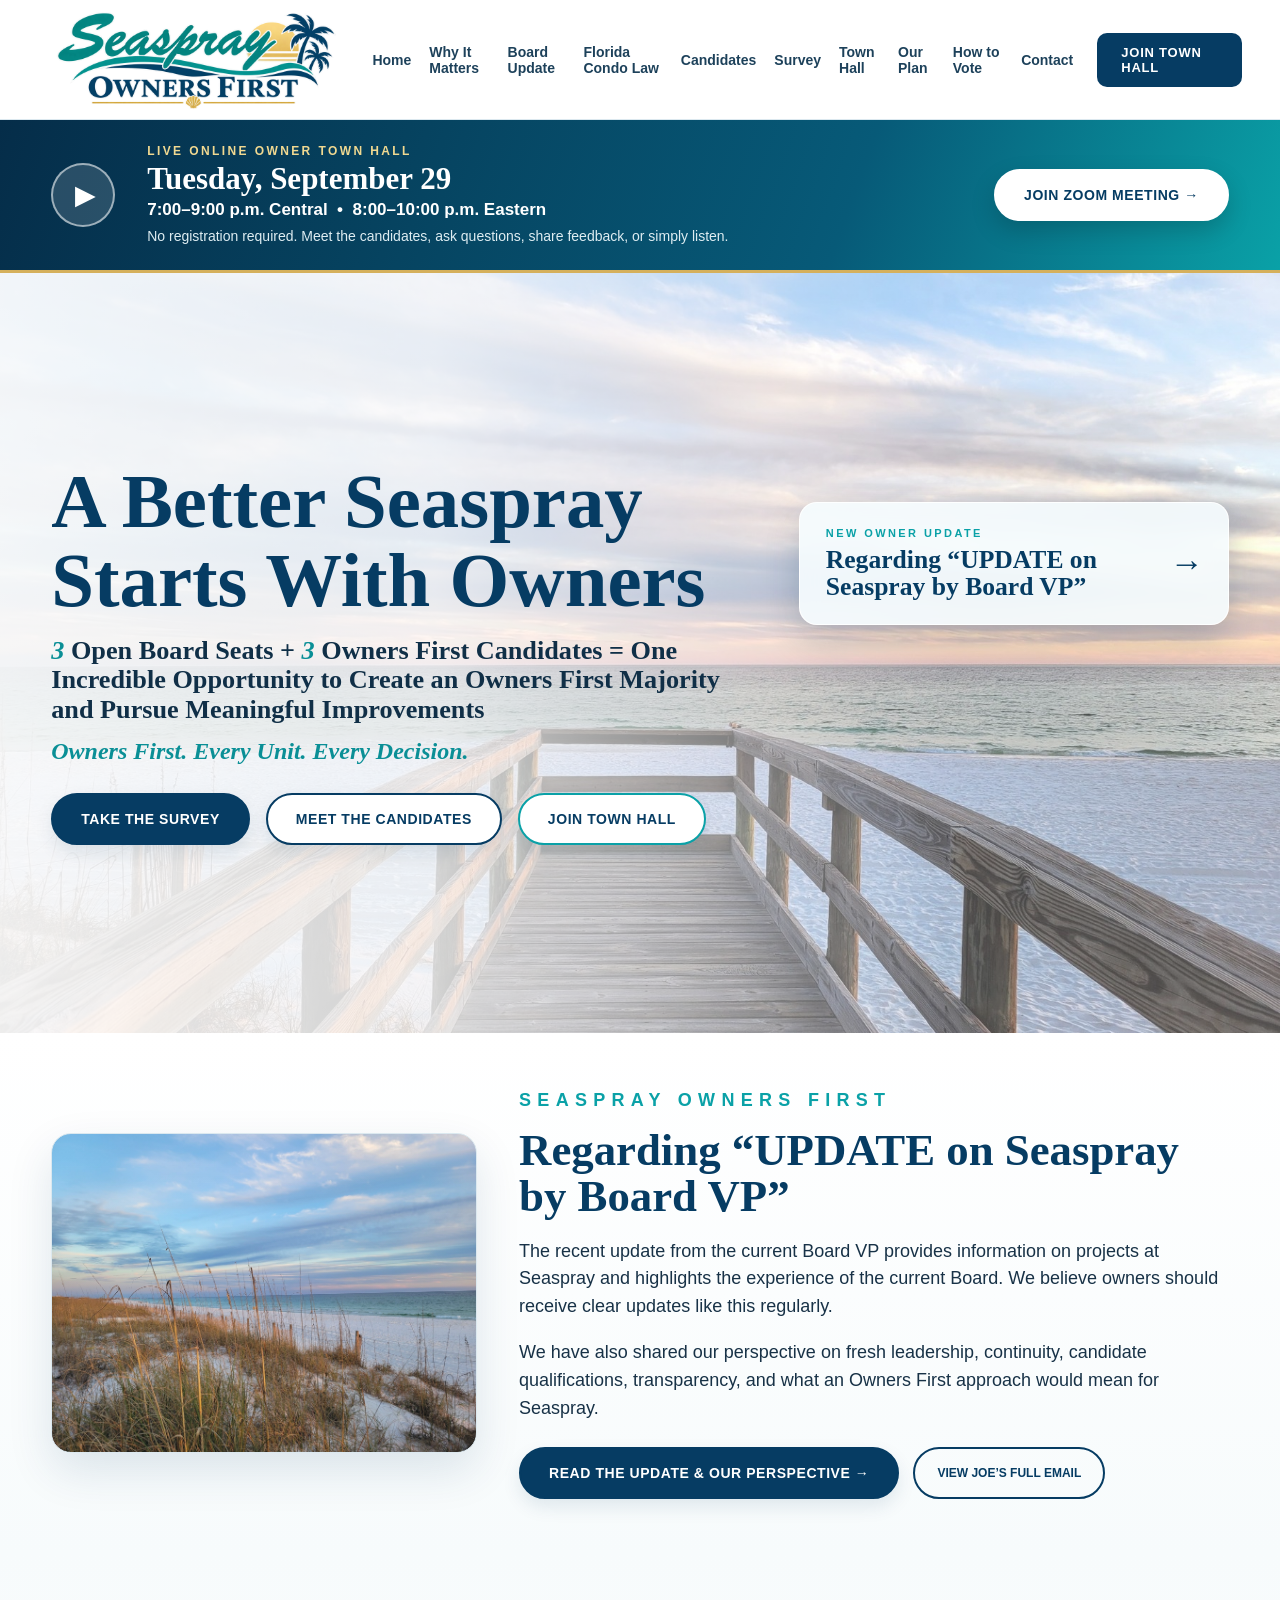
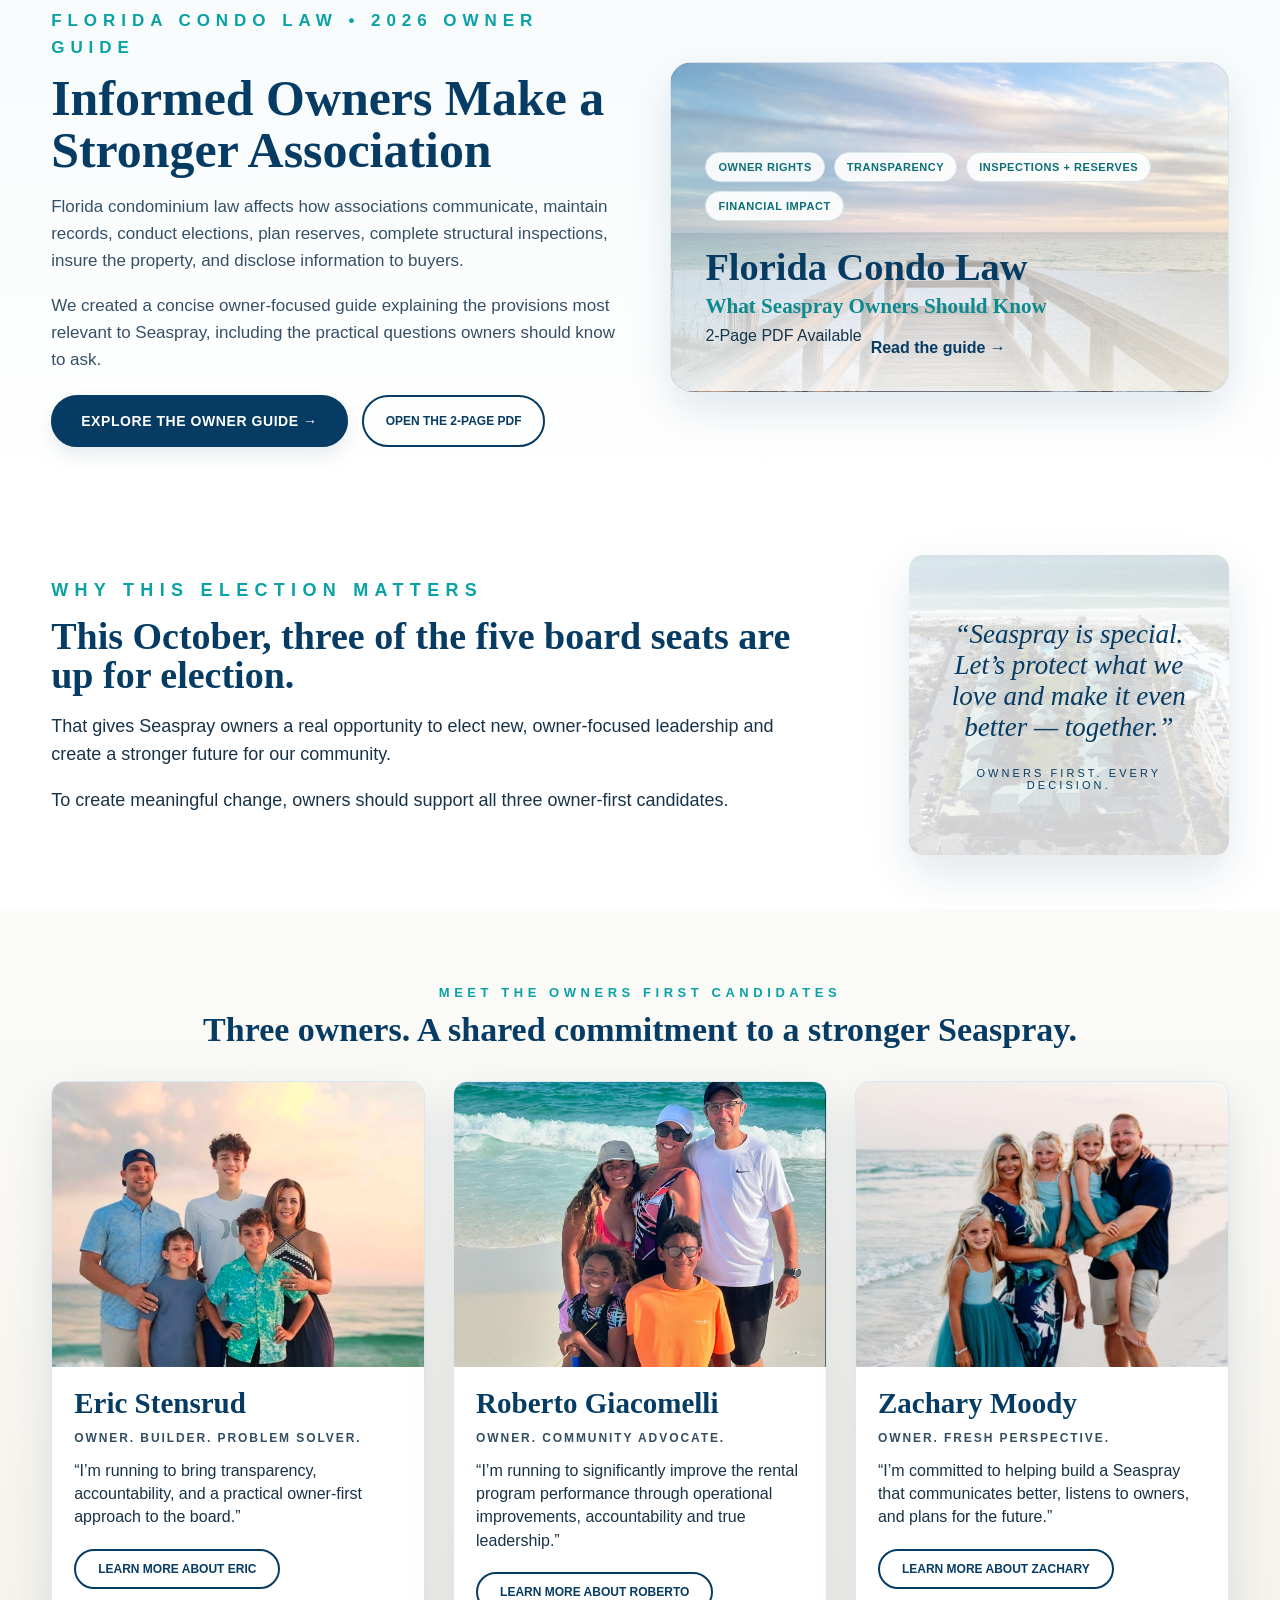
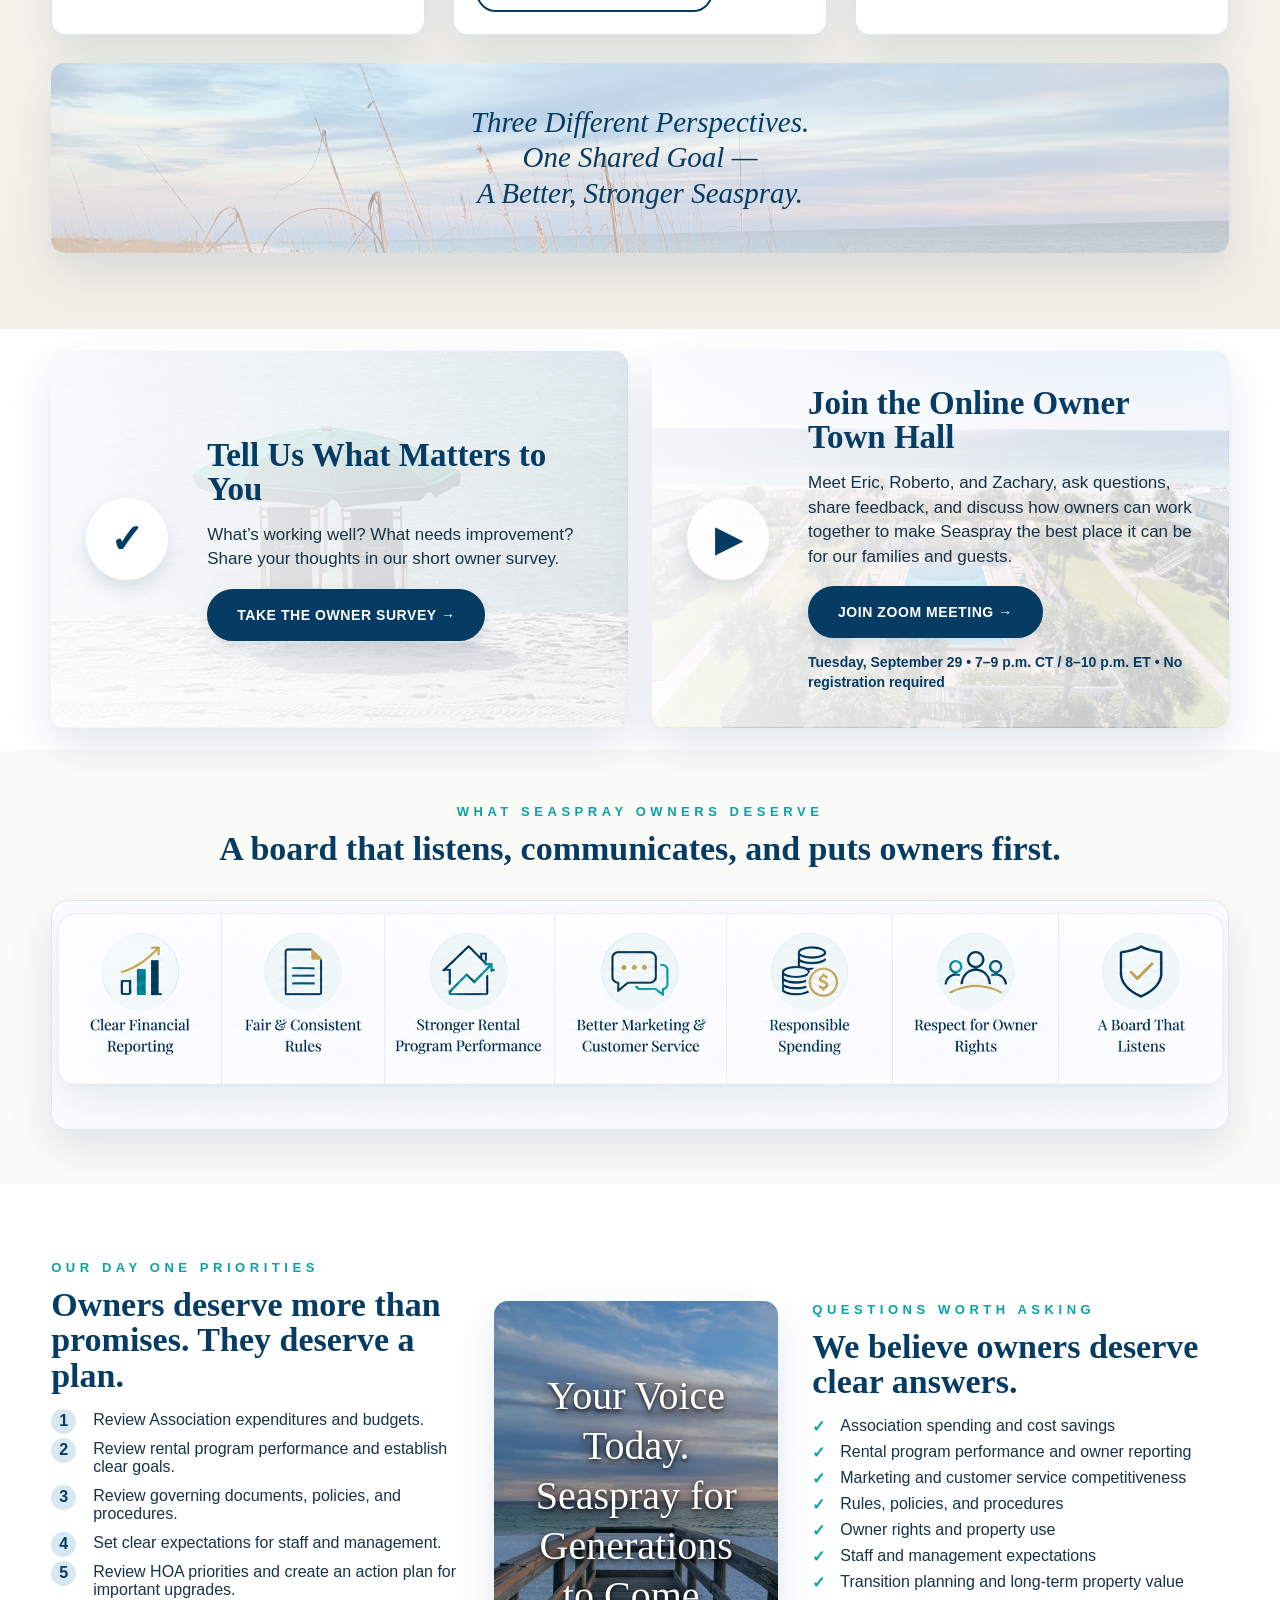
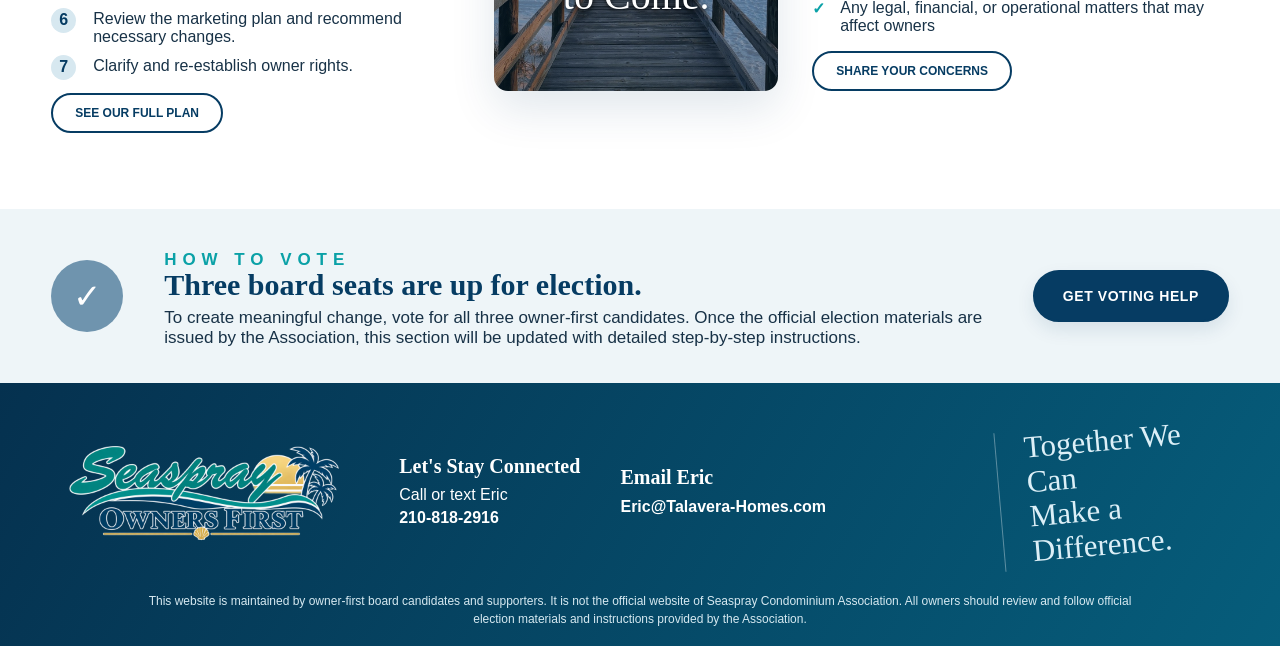
==== commit bfc58665: "Add files via upload" ====
--- a/index.html
+++ b/index.html
@@ -13,7 +13,7 @@
   <meta name="viewport" content="width=device-width, initial-scale=1.0" />
   <title>Seaspray Owners First | Board Election</title>
   <meta name="description" content="Seaspray Owners First candidate and supporter website for the upcoming Seaspray Board election." />
-  <link rel="stylesheet" href="styles-v9.css?v=59" />
+  <link rel="stylesheet" href="styles-v9.css?v=61" />
 </head>
 <body>
   <header class="site-header">
@@ -22,10 +22,23 @@
     <nav class="nav">
       <a href="#home">Home</a><a href="#why">Why It Matters</a><a href="#board-update">Board Update</a><a href="florida-condo-law.html">Florida Condo Law</a><a href="#candidates">Candidates</a><a href="https://tally.so/r/gDElo1" target="_blank" rel="noopener noreferrer">Survey</a><a href="#townhall">Town Hall</a><a href="#plan">Our Plan</a><a href="#vote">How to Vote</a><a href="#contact">Contact</a>
     </nav>
-    <a class="header-cta" href="https://tally.so/r/gDElo1" target="_blank" rel="noopener noreferrer">Take Survey</a>
+    <a class="header-cta" href="https://us06web.zoom.us/j/81031855332?pwd=mLD05gU4lx5PaUK9MHdhtasXJaRERV.1" target="_blank" rel="noopener noreferrer">Join Town Hall</a>
   </header>
 
   <main id="home">
+    <section id="townhall" class="townhall-banner" aria-label="Owners First online town hall">
+      <div class="container townhall-banner-inner">
+        <div class="townhall-banner-icon" aria-hidden="true">▶</div>
+        <div class="townhall-banner-copy">
+          <span class="townhall-banner-kicker">Live Online Owner Town Hall</span>
+          <strong>Tuesday, September 29</strong>
+          <span>7:00–9:00 p.m. Central &nbsp;•&nbsp; 8:00–10:00 p.m. Eastern</span>
+          <small>No registration required. Meet the candidates, ask questions, share feedback, or simply listen.</small>
+        </div>
+        <a class="btn townhall-banner-btn" href="https://us06web.zoom.us/j/81031855332?pwd=mLD05gU4lx5PaUK9MHdhtasXJaRERV.1" target="_blank" rel="noopener noreferrer">Join Zoom Meeting →</a>
+      </div>
+    </section>
+
     <section class="hero">
       <div class="hero-media-fallback"></div>
 <div class="hero-overlay"></div>
@@ -37,6 +50,7 @@
           <div class="hero-actions">
             <a class="btn btn-primary" href="https://tally.so/r/gDElo1" target="_blank" rel="noopener noreferrer">Take the Survey</a>
             <a class="btn btn-white" href="#candidates">Meet the Candidates</a>
+            <a class="btn btn-white townhall-hero-btn" href="https://us06web.zoom.us/j/81031855332?pwd=mLD05gU4lx5PaUK9MHdhtasXJaRERV.1" target="_blank" rel="noopener noreferrer">Join Town Hall</a>
           </div>
         </div>
         <a class="hero-update-callout" href="board-update.html" aria-label="Read our perspective regarding UPDATE on Seaspray by Board VP">
@@ -105,7 +119,7 @@
         <div class="candidate-layout">
           <article class="candidate-card featured"><img class="candidate-photo eric-photo" src="assets/family-photo.jpg" alt="Eric Stensrud and family"/><div class="candidate-body"><h3>Eric Stensrud</h3><p class="role">Owner. Builder. Problem Solver.</p><blockquote>“I’m running to bring transparency, accountability, and a practical owner-first approach to the board.”</blockquote><a class="small-btn" href="meet-eric.html">Learn More About Eric</a></div></article>
           <article class="candidate-card"><img class="candidate-photo roberto-photo" src="assets/roberto-family.png" alt="Roberto Giacomelli and family"/><div class="candidate-body"><h3>Roberto Giacomelli</h3><p class="role">Owner. Community Advocate.</p><blockquote>“I’m running to significantly improve the rental program performance through operational improvements, accountability and true leadership.”</blockquote><a class="small-btn" href="roberto-profile.html">Learn More About Roberto</a></div></article>
-          <article class="candidate-card"><img class="candidate-photo zach-photo" src="assets/zachary-moody-family.png" alt="Zachary Moody and family"/><div class="candidate-body"><h3>Zachary Moody</h3><p class="role">Owner. Fresh Perspective.</p><blockquote>“I’m committed to helping build a Seaspray that communicates better, listens to owners, and plans for the future.”</blockquote><a class="small-btn" href="#contact">Learn More About Zachary</a></div></article>
+          <article class="candidate-card"><img class="candidate-photo zach-photo" src="assets/zachary-moody-family.png" alt="Zachary Moody and family"/><div class="candidate-body"><h3>Zachary Moody</h3><p class="role">Owner. Fresh Perspective.</p><blockquote>“I’m committed to helping build a Seaspray that communicates better, listens to owners, and plans for the future.”</blockquote><a class="small-btn" href="zachary-profile.html">Learn More About Zachary</a></div></article>
           <aside class="slate-quote">Three Different Perspectives.<br/>One Shared Goal —<br/>A Better, Stronger Seaspray.</aside>
         </div>
       </div>
@@ -114,7 +128,7 @@
     <section id="survey" class="section-action">
       <div class="container action-grid">
         <div class="action-card survey-card"><div class="action-icon">✓</div><div><h2>Tell Us What Matters to You</h2><p>What’s working well? What needs improvement? Share your thoughts in our short owner survey.</p><a class="btn btn-primary" href="https://tally.so/r/gDElo1" target="_blank" rel="noopener noreferrer">Take the Owner Survey →</a></div></div>
-        <div id="townhall" class="action-card townhall-card"><div class="action-icon play">▶</div><div><h2>Join the Online Owner Town Hall</h2><p>Meet the candidates, ask questions, share your concerns, and be part of the conversation.</p><a class="btn btn-primary" href="YOUR_TOWNHALL_REGISTRATION_LINK_HERE" target="_blank" rel="noopener">Register for the Town Hall →</a><div class="date-note">Date & Time To Be Announced</div></div></div>
+        <div class="action-card townhall-card"><div class="action-icon play">▶</div><div><h2>Join the Online Owner Town Hall</h2><p>Meet Eric, Roberto, and Zachary, ask questions, share feedback, and discuss how owners can work together to make Seaspray the best place it can be for our families and guests.</p><a class="btn btn-primary" href="https://us06web.zoom.us/j/81031855332?pwd=mLD05gU4lx5PaUK9MHdhtasXJaRERV.1" target="_blank" rel="noopener noreferrer">Join Zoom Meeting →</a><div class="date-note">Tuesday, September 29 • 7–9 p.m. CT / 8–10 p.m. ET • No registration required</div></div></div>
       </div>
     </section>
 
@@ -147,6 +161,6 @@
       <p class="disclaimer">This website is maintained by owner-first board candidates and supporters. It is not the official website of Seaspray Condominium Association. All owners should review and follow official election materials and instructions provided by the Association.</p>
     </section>
   </main>
-  <script src="script-v8.js?v=59"></script>
+  <script src="script-v8.js?v=60"></script>
 </body>
 </html>
--- a/styles-v9.css
+++ b/styles-v9.css
@@ -1,4 +1,4 @@
-:root{--navy:#063c63;--deep:#052d49;--teal:#0aa1a7;--gold:#d5b05c;--sand:#f7efdf;--mist:#ecf5f8;--ink:#183247;--muted:#5d6f80;--white:#fff;--line:#dbe8ef;--shadow:0 18px 45px rgba(6,60,99,.12)}*{box-sizing:border-box}html{scroll-behavior:smooth;scroll-padding-top:110px}body{margin:0;font-family:Inter,Arial,sans-serif;color:var(--ink);background:#fff}a{color:inherit}.container{width:min(1180px,92vw);margin:0 auto}.section,.section-tight,.section-action,.vote-strip,.footer-cta{scroll-margin-top:110px}
+:root{--navy:#063c63;--deep:#052d49;--teal:#0aa1a7;--gold:#d5b05c;--sand:#f7efdf;--mist:#ecf5f8;--ink:#183247;--muted:#5d6f80;--white:#fff;--line:#dbe8ef;--shadow:0 18px 45px rgba(6,60,99,.12)}*{box-sizing:border-box}html{scroll-behavior:smooth;scroll-padding-top:110px}body{margin:0;font-family:Inter,Arial,sans-serif;color:var(--ink);background:#fff}a{color:inherit}.container{width:min(1180px,92vw);margin:0 auto}.section,.section-tight,.section-action,.vote-strip,.footer-cta,.townhall-banner{scroll-margin-top:110px}
 #home{scroll-margin-top:0}
 .site-header{position:sticky;top:0;z-index:30;min-height:84px;background:rgba(255,255,255,.93);backdrop-filter:blur(12px);border-bottom:1px solid var(--line);display:flex;align-items:center;padding:8px 3vw;gap:24px}.brand img{width:310px;display:block}.nav{display:flex;gap:18px;margin-left:auto;align-items:center}.nav a{text-decoration:none;font-size:14px;font-weight:650;color:var(--deep);opacity:.9}.nav a:hover{color:var(--teal)}.header-cta{padding:12px 24px;border-radius:10px;background:var(--navy);color:white;text-transform:uppercase;letter-spacing:.06em;font-weight:800;font-size:13px;text-decoration:none}.menu-toggle{display:none;background:var(--navy);color:white;border:0;border-radius:7px;padding:9px 12px}.hero{position:relative;min-height:760px;display:flex;align-items:center;overflow:hidden}.hero-media-fallback,.hero-overlay{position:absolute;inset:0}.hero-media-fallback{background-image:url('assets/hero-main.jpg');background-size:cover;background-position:center}.hero-overlay{z-index:2;background:linear-gradient(90deg,rgba(255,255,255,.92) 0%,rgba(255,255,255,.82) 34%,rgba(255,255,255,.28) 74%)}.hero-content{display:grid;grid-template-columns:1.1fr .7fr;gap:40px;align-items:center;position:relative;z-index:3}.eyebrow{text-transform:uppercase;letter-spacing:.35em;font-size:13px;font-weight:850;color:var(--navy);margin:0 0 12px}.eyebrow.teal{color:var(--teal)}h1,h2,h3{font-family:Georgia,'Times New Roman',serif;color:var(--navy);line-height:1.03;margin:0}.hero h1{font-size:clamp(48px,6vw,82px);max-width:730px}.hero h2{margin-top:16px;font-size:clamp(22px,2.5vw,33px);color:#102f47;max-width:720px}.tagline{font-size:24px;font-weight:800;margin:14px 0 28px;color:#102f47}.hero-actions{display:flex;flex-wrap:wrap;gap:16px}.btn{display:inline-flex;align-items:center;justify-content:center;border-radius:999px;padding:16px 28px;font-size:14px;text-transform:uppercase;letter-spacing:.04em;font-weight:850;text-decoration:none;border:2px solid var(--navy);box-shadow:0 8px 18px rgba(6,60,99,.1)}.btn-primary{background:var(--navy);color:white}.btn-white{background:white;color:var(--navy)}.hero-note{justify-self:end;margin-bottom:180px;transform:rotate(-8deg);font-family:'Brush Script MT','Segoe Script',cursive;font-size:40px;line-height:1.15;color:#0b4a75;text-shadow:0 1px 0 rgba(255,255,255,.8);text-align:right}.section{padding:76px 0}.section-tight{padding:54px 0}.election-matters{background:#fff}.matters-grid{display:grid;grid-template-columns:340px 1fr 280px;gap:34px;align-items:center}.photo-card{border-radius:14px;overflow:hidden;box-shadow:var(--shadow);height:250px;background:#fff}.photo-card img{width:100%;height:100%;display:block;object-fit:cover;object-position:center center}.matters-grid h2{font-size:38px;margin-bottom:10px}.matters-grid p{font-size:18px;line-height:1.55}.quote-card{background-image:linear-gradient(180deg,rgba(255,255,255,.78),rgba(255,255,255,.82)),url('assets/seaspray-aerial-wide.jpg');background-size:cover;background-position:center;border-radius:14px;padding:42px 28px;text-align:center;font-family:Georgia,serif;color:var(--navy);font-size:24px;font-style:italic;box-shadow:var(--shadow)}.quote-card span{display:block;margin-top:24px;font-family:Arial,sans-serif;font-style:normal;font-size:11px;text-transform:uppercase;letter-spacing:.28em}.section-heading.center{text-align:center;margin-bottom:34px}.section-heading h2{font-size:34px}.candidates{background:linear-gradient(180deg,#fbfbf8,#f3efe7)}.candidate-layout{display:grid;grid-template-columns:1fr 1fr 1fr 230px;gap:28px;align-items:stretch}.candidate-card{background:white;border-radius:14px;overflow:hidden;box-shadow:var(--shadow);border:1px solid var(--line);display:flex;flex-direction:column}.candidate-photo{width:100%;height:285px;object-fit:cover;object-position:center 10%;display:block}.eric-photo{object-position:center 6%}.roberto-photo{object-position:center 10%}.zach-photo{object-position:center 10%}.candidate-body{padding:22px}.candidate-body h3{font-size:29px}.role{text-transform:uppercase;letter-spacing:.16em;font-size:12px;font-weight:850;color:#324e60}.candidate-body blockquote{margin:14px 0 20px;font-size:16px;line-height:1.45}.small-btn{display:inline-flex;align-items:center;justify-content:center;border:2px solid var(--navy);border-radius:999px;padding:11px 22px;text-decoration:none;text-transform:uppercase;font-size:12px;font-weight:900;color:var(--navy)}.slate-quote{background-image:linear-gradient(rgba(255,255,255,.54),rgba(255,255,255,.64)),url('assets/seaspray-dunes.jpg');background-size:cover;background-position:center;border-radius:14px;padding:80px 26px;font-family:Georgia,serif;color:var(--navy);font-size:31px;font-style:italic;line-height:1.28;box-shadow:var(--shadow)}.section-action{padding:22px 0;background:white}.action-grid{display:grid;grid-template-columns:1fr 1fr;gap:24px}.action-card{min-height:245px;border-radius:14px;padding:35px;display:grid;grid-template-columns:95px 1fr;gap:26px;align-items:center;box-shadow:var(--shadow);background-size:cover;background-position:center}.survey-card{background-image:linear-gradient(90deg,rgba(255,255,255,.93),rgba(255,255,255,.76)),url('assets/seaspray-chairs.jpg')}.townhall-card{background-image:linear-gradient(90deg,rgba(255,255,255,.93),rgba(255,255,255,.76)),url('assets/seaspray-pool.jpg')}.action-card h2{font-size:33px}.action-card p{font-size:17px;line-height:1.45}.action-icon{width:82px;height:82px;border-radius:50%;background:rgba(255,255,255,.88);display:grid;place-items:center;color:var(--navy);font-size:40px;font-weight:900;box-shadow:0 8px 18px rgba(6,60,99,.12)}.action-icon.play{font-size:34px}.date-note{display:inline-block;margin-left:18px;font-size:14px;font-weight:850;color:var(--navy)}.deserve{background:#fbfbf8}.deserve-row{display:grid;grid-template-columns:repeat(7,1fr);background:white;border-radius:14px;box-shadow:var(--shadow);border:1px solid var(--line);overflow:hidden}.deserve-row div{min-height:124px;display:flex;flex-direction:column;align-items:center;justify-content:center;text-align:center;padding:16px;border-right:1px solid var(--line)}.deserve-row div:last-child{border-right:0}.deserve-row strong{display:block;font-size:14px;font-weight:800;color:var(--navy);line-height:1.2}.line-icon{position:relative;width:42px;height:42px;margin-bottom:10px;display:block}.line-icon:before,.line-icon:after{content:'';position:absolute;display:block}.line-icon.chart:before{left:7px;bottom:8px;width:7px;height:18px;background:var(--teal);box-shadow:12px -8px 0 var(--navy),24px -16px 0 var(--gold)}.line-icon.chart:after{left:4px;bottom:5px;width:34px;height:3px;background:var(--navy)}.line-icon.document:before{inset:5px 9px;border:3px solid var(--navy);border-radius:3px}.line-icon.document:after{left:15px;top:16px;width:15px;height:3px;background:var(--teal);box-shadow:0 8px 0 var(--teal)}.line-icon.home:before{left:8px;top:18px;width:26px;height:19px;border:3px solid var(--navy);border-top:0}.line-icon.home:after{left:7px;top:9px;width:26px;height:26px;border-left:3px solid var(--teal);border-top:3px solid var(--teal);transform:rotate(45deg)}.line-icon.megaphone:before{left:4px;top:15px;width:25px;height:15px;border:3px solid var(--navy);transform:skewY(-15deg)}.line-icon.megaphone:after{right:3px;top:11px;width:4px;height:22px;background:var(--gold);border-radius:3px}.line-icon.savings:before{left:8px;top:9px;width:26px;height:26px;border:3px solid var(--navy);border-radius:50%}.line-icon.savings:after{left:17px;top:7px;content:'$';font-weight:900;color:var(--teal);font-size:25px}.line-icon.owners:before{left:8px;top:9px;width:12px;height:12px;border:3px solid var(--navy);border-radius:50%;box-shadow:17px 0 0 -1px #fff,17px 0 0 2px var(--teal)}.line-icon.owners:after{left:4px;top:26px;width:34px;height:12px;border:3px solid var(--navy);border-radius:20px 20px 4px 4px}.line-icon.shield:before{left:9px;top:4px;width:24px;height:31px;border:3px solid var(--navy);border-radius:6px 6px 14px 14px;transform:perspective(20px) rotateX(6deg)}.line-icon.shield:after{left:18px;top:17px;width:12px;height:7px;border-left:3px solid var(--teal);border-bottom:3px solid var(--teal);transform:rotate(-45deg)}.plan-section{background:white}.plan-grid{display:grid;grid-template-columns:1.08fr .75fr 1.1fr;gap:34px;align-items:center}.plan-grid h2{font-size:34px;margin-bottom:18px}.priority-list{counter-reset:item;list-style:none;padding:0;margin:18px 0}.priority-list li{margin:11px 0;padding-left:42px;position:relative;font-size:16px}.priority-list li:before{counter-increment:item;content:counter(item);position:absolute;left:0;top:-2px;width:25px;height:25px;border-radius:50%;background:#d7e8f0;color:var(--navy);display:grid;place-items:center;font-weight:900}.message-photo{min-height:390px;border-radius:14px;background-image:linear-gradient(rgba(4,42,68,.28),rgba(4,42,68,.38)),url('assets/hero-main.jpg');background-size:cover;background-position:center;display:grid;place-items:center;text-align:center;box-shadow:var(--shadow);padding:25px}.message-photo span{font-family:'Brush Script MT','Segoe Script',cursive;color:#fff;font-size:40px;line-height:1.25;text-shadow:0 4px 18px rgba(0,0,0,.9),0 2px 4px rgba(0,0,0,.75)}.check-list{list-style:none;padding:0;margin:16px 0}.check-list li{margin:8px 0;padding-left:28px;position:relative;font-size:16px}.check-list li:before{content:'✓';position:absolute;left:0;color:var(--teal);font-weight:900}.vote-strip{padding:35px 0;background:#eef5f8}.vote-grid{display:grid;grid-template-columns:88px 1fr auto;gap:25px;align-items:center}.vote-icon{width:72px;height:72px;border-radius:50%;background:#6f94ae;color:white;display:grid;place-items:center;font-size:34px}.vote-grid h2{font-size:30px}.vote-grid p{margin:.4em 0 0;font-size:17px}.footer-cta{padding:40px 0 18px;background:linear-gradient(120deg,#05314f,#065d7b);color:white}.contact-grid{display:grid;grid-template-columns:320px 1fr 1fr 1fr 230px;gap:28px;align-items:center}.contact-grid img{width:300px;display:block}.contact-grid h3{color:white;font-size:20px;margin-bottom:8px}.contact-grid p{margin:0;line-height:1.4}.contact-grid a{color:white;text-decoration:none;font-weight:800}.footer-script{font-family:'Brush Script MT','Segoe Script',cursive;font-size:32px;line-height:1.1;color:#dceff7;border-left:1px solid rgba(255,255,255,.35);padding-left:28px;transform:rotate(-5deg)}.disclaimer{text-align:center;max-width:1000px;margin:30px auto 0;color:#d6e9f1;font-size:12px;line-height:1.5}.nav.open{display:flex}@media(max-width:1360px){.candidate-layout{grid-template-columns:1fr 1fr 1fr}.slate-quote{grid-column:1/-1;min-height:190px;display:flex;align-items:center;justify-content:center;text-align:center;padding:42px 24px;background-position:center 40%}}@media(max-width:1080px){.brand img{width:260px}.candidate-layout{grid-template-columns:1fr 1fr}.candidate-photo{height:320px}.slate-quote{min-height:240px}}@media(max-width:980px){html{scroll-padding-top:140px}.section,.section-tight,.section-action,.vote-strip,.footer-cta{scroll-margin-top:140px}.site-header{height:auto;min-height:74px;flex-wrap:wrap}.brand img{width:230px}.menu-toggle{display:block;margin-left:auto}.nav{display:none;flex-direction:column;width:100%;align-items:flex-start;margin:0;padding:12px 0}.header-cta{display:none}.hero-content,.matters-grid,.candidate-layout,.action-grid,.plan-grid,.vote-grid,.contact-grid{grid-template-columns:1fr}.hero{min-height:760px;background-position:center right}.hero-note{justify-self:start;margin:10px 0 0}.deserve-row{grid-template-columns:repeat(2,1fr)}.candidate-photo{height:360px}.vote-grid .btn{width:max-content}.contact-grid img{max-width:260px}}@media(max-width:560px){.hero h1{font-size:43px}.hero h2{font-size:22px}.tagline{font-size:19px}.hero-actions .btn{width:100%}.matters-grid h2,.section-heading h2,.action-card h2,.plan-grid h2{font-size:30px}.action-card{grid-template-columns:1fr}.deserve-row{grid-template-columns:1fr}.footer-script{border-left:0;padding-left:0}.date-note{margin:14px 0 0;display:block}.candidate-photo{height:320px}.hero-note{font-size:32px}}
 
@@ -304,3 +304,19 @@
 .law-hero-actions{display:flex;gap:12px;flex-wrap:wrap;margin-top:20px}
 .law-hero-actions .btn{box-shadow:0 10px 24px rgba(6,60,99,.12)}
 @media(max-width:560px){.law-hero-actions{margin-top:16px}.law-hero-actions .btn{width:100%;text-align:center}}
+
+/* v61 - confirmed Owners First town hall */
+.townhall-banner{background:linear-gradient(110deg,#052d49 0%,#075a78 66%,#0aa1a7 100%);color:#fff;border-bottom:3px solid var(--gold)}
+.townhall-banner-inner{min-height:150px;display:grid;grid-template-columns:74px 1fr auto;gap:22px;align-items:center;padding-top:22px;padding-bottom:22px}
+.townhall-banner-icon{width:64px;height:64px;border-radius:50%;display:grid;place-items:center;background:rgba(255,255,255,.14);border:2px solid rgba(255,255,255,.55);font-size:27px;padding-left:4px}
+.townhall-banner-copy{display:flex;flex-direction:column;gap:4px}
+.townhall-banner-kicker{font-size:12px;font-weight:900;text-transform:uppercase;letter-spacing:.2em;color:#f1d991}
+.townhall-banner-copy strong{font-family:Georgia,'Times New Roman',serif;font-size:31px;line-height:1.1;color:#fff}
+.townhall-banner-copy>span:not(.townhall-banner-kicker){font-size:17px;font-weight:800}
+.townhall-banner-copy small{font-size:14px;line-height:1.4;color:#deedf2;margin-top:3px}
+.townhall-banner-btn{background:#fff;color:var(--navy);border-color:#fff;white-space:nowrap;box-shadow:0 10px 24px rgba(0,0,0,.18)}
+.townhall-banner-btn:hover{background:#f7efdf;border-color:#f7efdf}
+.townhall-hero-btn{border-color:var(--teal);color:var(--navy)}
+.townhall-card .date-note{display:block;margin:15px 0 0;line-height:1.4}
+@media(max-width:900px){.townhall-banner-inner{grid-template-columns:64px 1fr}.townhall-banner-btn{grid-column:1/-1;width:100%}}
+@media(max-width:560px){.townhall-banner-inner{grid-template-columns:1fr;text-align:center;padding-top:20px;padding-bottom:22px}.townhall-banner-icon{margin:0 auto}.townhall-banner-copy strong{font-size:28px}.townhall-banner-copy>span:not(.townhall-banner-kicker){font-size:16px}.townhall-banner-btn{grid-column:auto}.townhall-hero-btn{width:100%}}
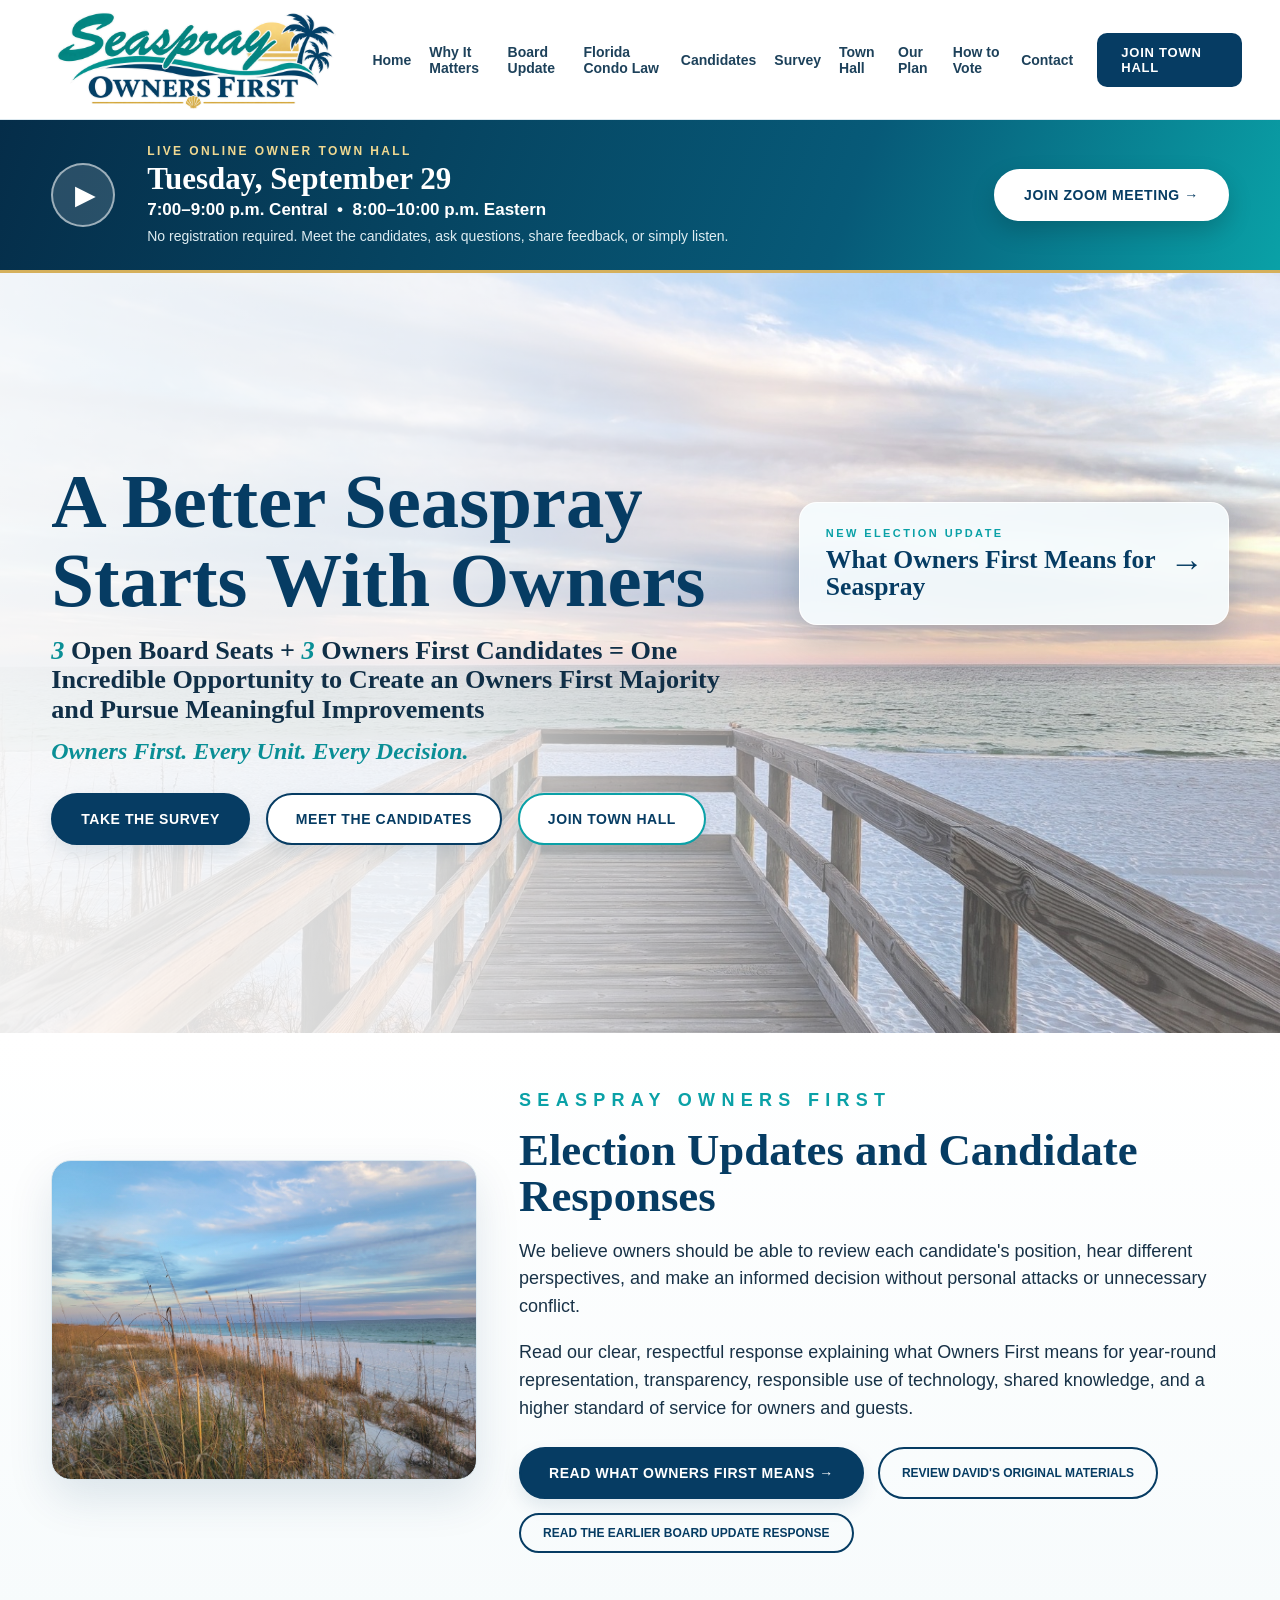
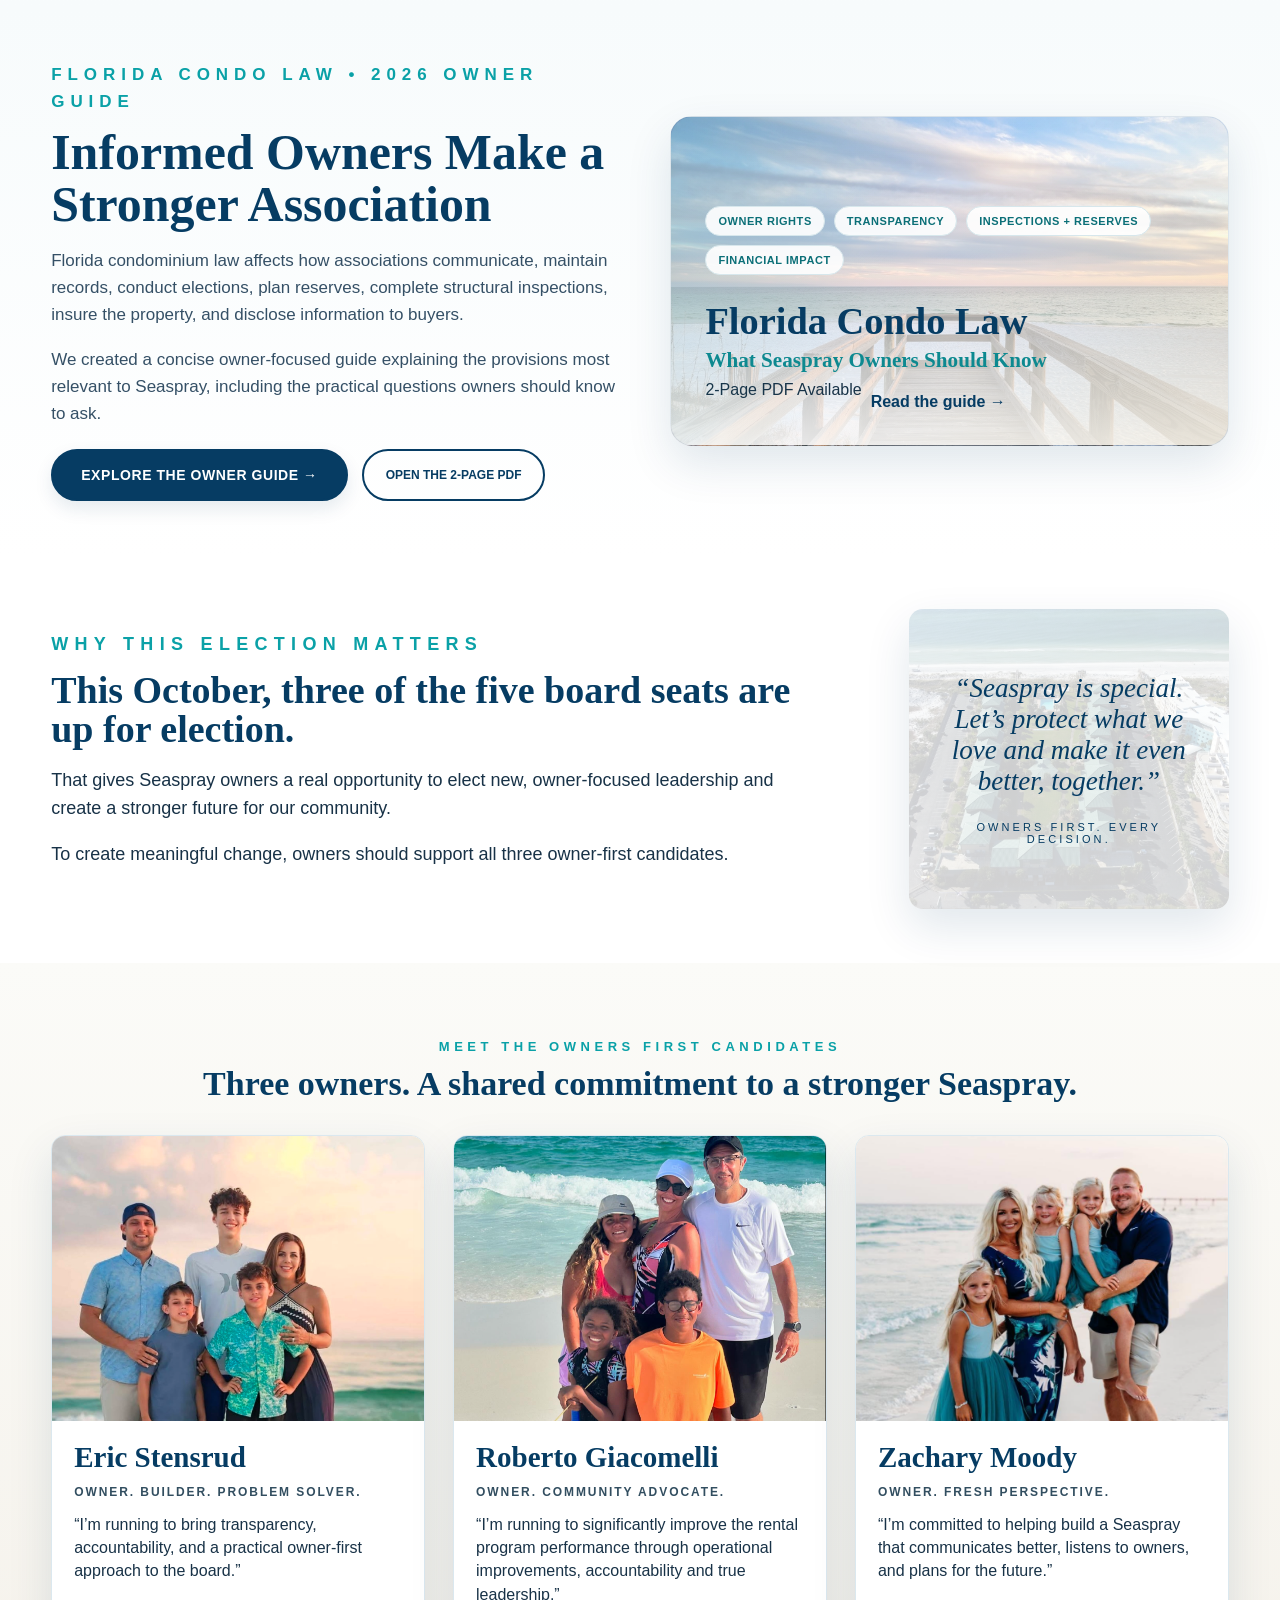
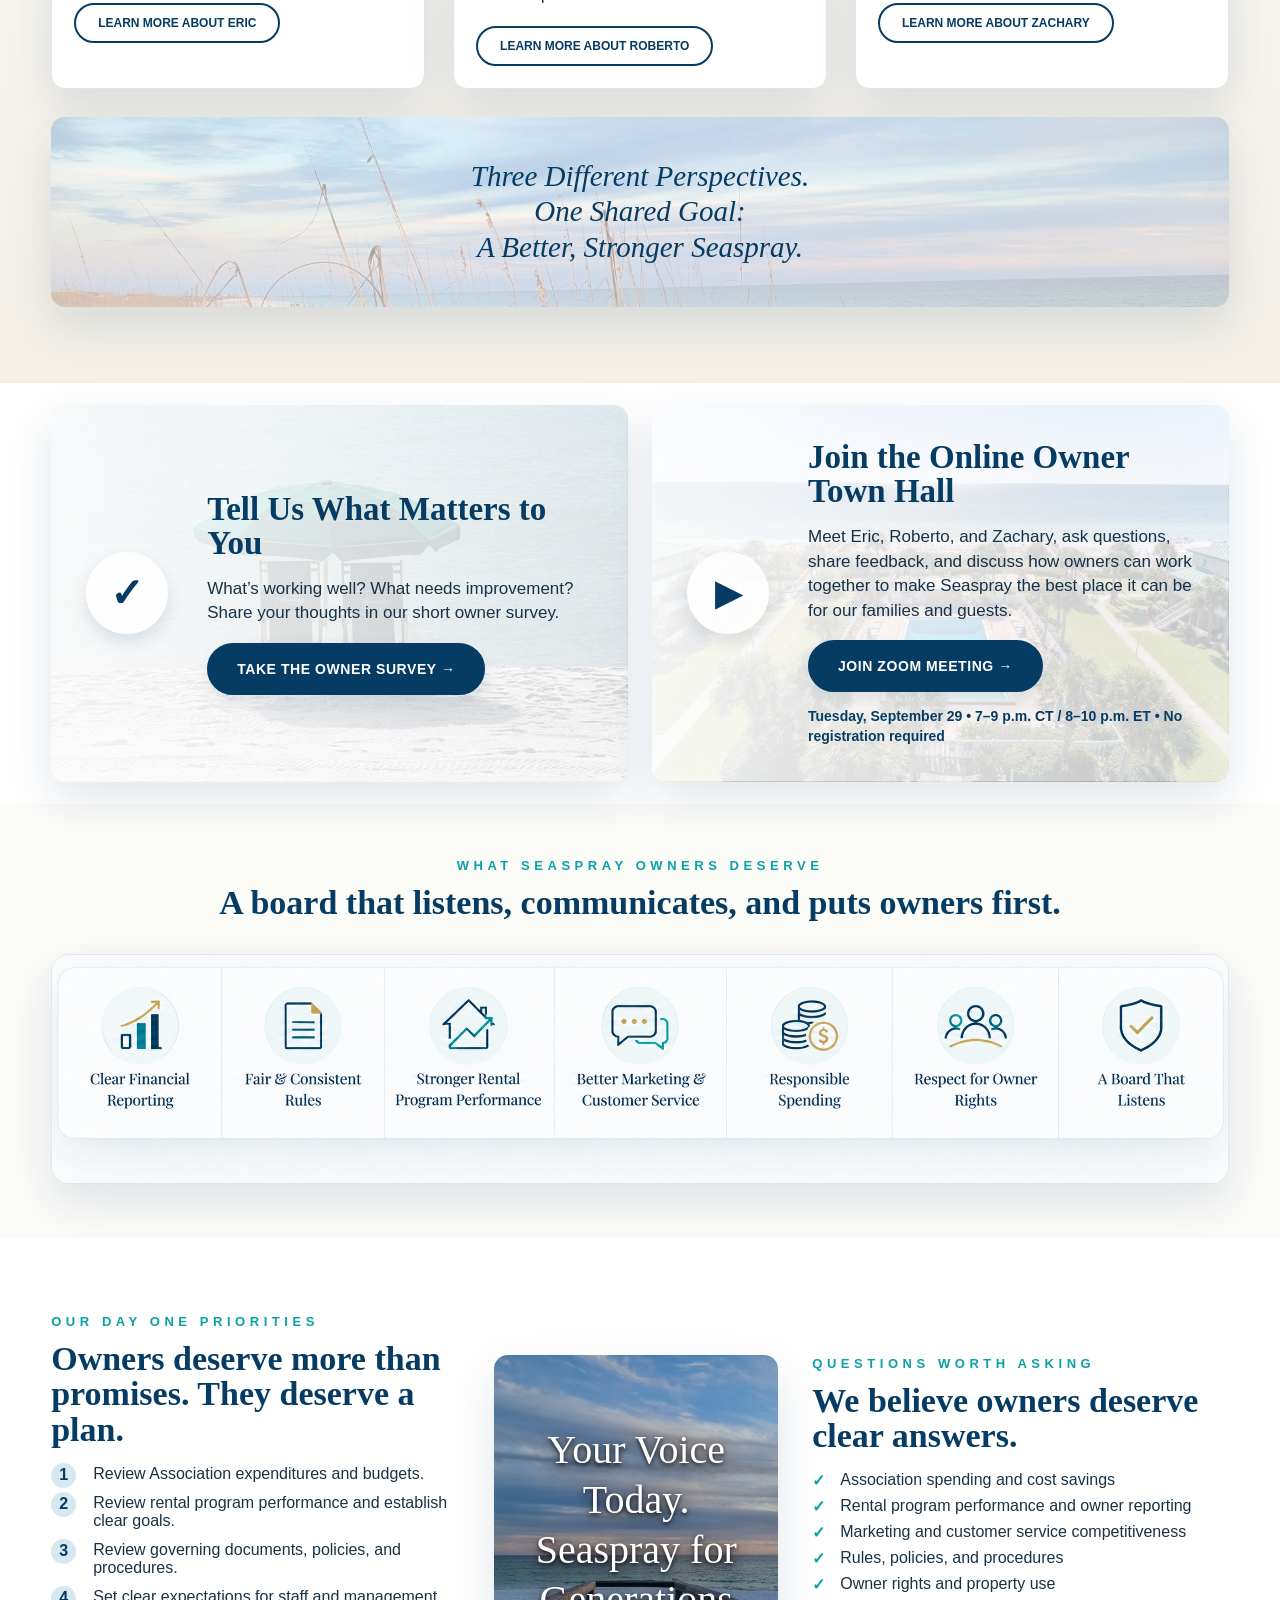
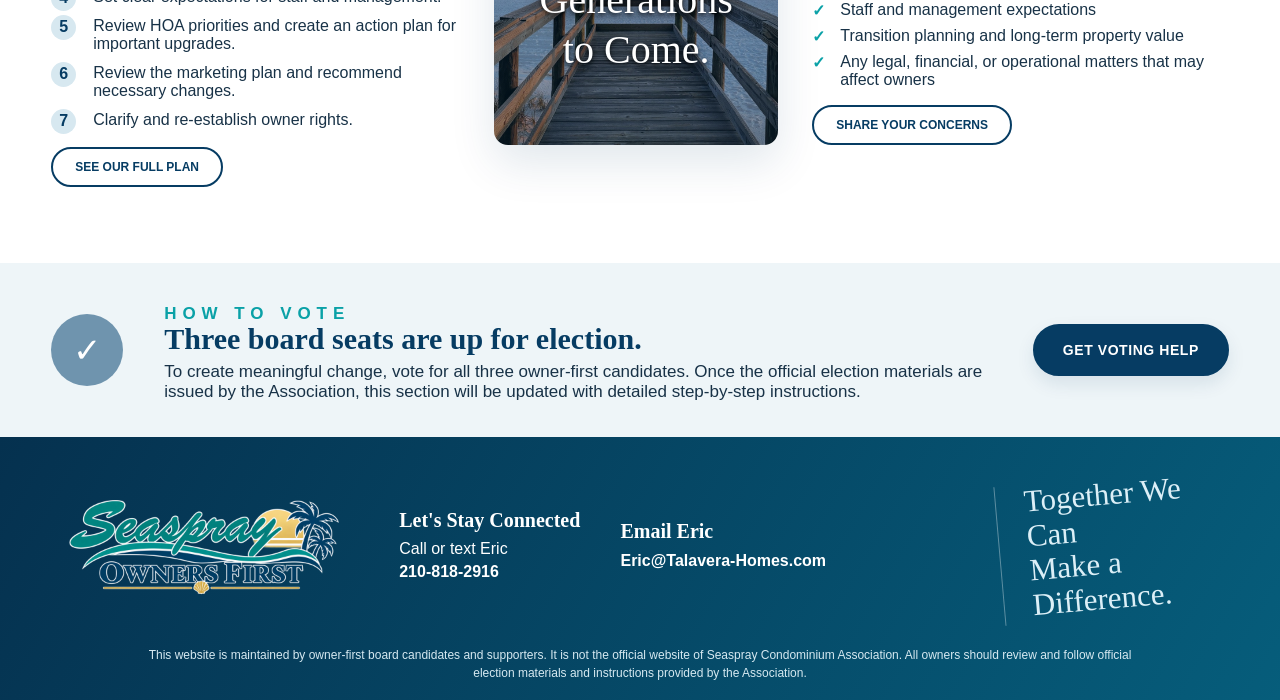
==== commit 46deb086: "Add files via upload" ====
--- a/index.html
+++ b/index.html
@@ -13,7 +13,7 @@
   <meta name="viewport" content="width=device-width, initial-scale=1.0" />
   <title>Seaspray Owners First | Board Election</title>
   <meta name="description" content="Seaspray Owners First candidate and supporter website for the upcoming Seaspray Board election." />
-  <link rel="stylesheet" href="styles-v9.css?v=61" />
+  <link rel="stylesheet" href="styles-v9.css?v=64" />
 </head>
 <body>
   <header class="site-header">
@@ -53,9 +53,9 @@
             <a class="btn btn-white townhall-hero-btn" href="https://us06web.zoom.us/j/81031855332?pwd=mLD05gU4lx5PaUK9MHdhtasXJaRERV.1" target="_blank" rel="noopener noreferrer">Join Town Hall</a>
           </div>
         </div>
-        <a class="hero-update-callout" href="board-update.html" aria-label="Read our perspective regarding UPDATE on Seaspray by Board VP">
-          <span class="hero-update-kicker">New Owner Update</span>
-          <strong>Regarding “UPDATE on Seaspray by Board VP”</strong>
+        <a class="hero-update-callout" href="david-burwell-response.html" aria-label="Read what Owners First means for Seaspray">
+          <span class="hero-update-kicker">New Election Update</span>
+          <strong>What Owners First Means for Seaspray</strong>
           <span class="hero-update-arrow">→</span>
         </a>
       </div>
@@ -66,12 +66,13 @@
         <div class="board-update-preview-image" role="img" aria-label="Seaspray beach boardwalk"></div>
         <div class="board-update-preview-copy">
           <p class="eyebrow teal">Seaspray Owners First</p>
-          <h2>Regarding “UPDATE on Seaspray by Board VP”</h2>
-          <p>The recent update from the current Board VP provides information on projects at Seaspray and highlights the experience of the current Board. We believe owners should receive clear updates like this regularly.</p>
-          <p>We have also shared our perspective on fresh leadership, continuity, candidate qualifications, transparency, and what an Owners First approach would mean for Seaspray.</p>
+          <h2>Election Updates and Candidate Responses</h2>
+          <p>We believe owners should be able to review each candidate's position, hear different perspectives, and make an informed decision without personal attacks or unnecessary conflict.</p>
+          <p>Read our clear, respectful response explaining what Owners First means for year-round representation, transparency, responsible use of technology, shared knowledge, and a higher standard of service for owners and guests.</p>
           <div class="board-update-preview-actions">
-            <a class="btn btn-primary" href="board-update.html">Read the Update &amp; Our Perspective →</a>
-            <a class="small-btn" href="joe-board-email.html">View Joe’s Full Email</a>
+            <a class="btn btn-primary" href="david-burwell-response.html">Read What Owners First Means →</a>
+            <a class="small-btn" href="david-burwell-materials.html">Review David's Original Materials</a>
+            <a class="small-btn" href="board-update.html">Read the Earlier Board Update Response</a>
           </div>
         </div>
       </div>
@@ -109,7 +110,7 @@
           <p>That gives Seaspray owners a real opportunity to elect new, owner-focused leadership and create a stronger future for our community.</p>
           <p>To create meaningful change, owners should support all three owner-first candidates.</p>
         </div>
-        <aside class="quote-card">“Seaspray is special. Let’s protect what we love and make it even better — together.”<span>Owners First. Every Decision.</span></aside>
+        <aside class="quote-card">“Seaspray is special. Let’s protect what we love and make it even better, together.”<span>Owners First. Every Decision.</span></aside>
       </div>
     </section>
 
@@ -120,7 +121,7 @@
           <article class="candidate-card featured"><img class="candidate-photo eric-photo" src="assets/family-photo.jpg" alt="Eric Stensrud and family"/><div class="candidate-body"><h3>Eric Stensrud</h3><p class="role">Owner. Builder. Problem Solver.</p><blockquote>“I’m running to bring transparency, accountability, and a practical owner-first approach to the board.”</blockquote><a class="small-btn" href="meet-eric.html">Learn More About Eric</a></div></article>
           <article class="candidate-card"><img class="candidate-photo roberto-photo" src="assets/roberto-family.png" alt="Roberto Giacomelli and family"/><div class="candidate-body"><h3>Roberto Giacomelli</h3><p class="role">Owner. Community Advocate.</p><blockquote>“I’m running to significantly improve the rental program performance through operational improvements, accountability and true leadership.”</blockquote><a class="small-btn" href="roberto-profile.html">Learn More About Roberto</a></div></article>
           <article class="candidate-card"><img class="candidate-photo zach-photo" src="assets/zachary-moody-family.png" alt="Zachary Moody and family"/><div class="candidate-body"><h3>Zachary Moody</h3><p class="role">Owner. Fresh Perspective.</p><blockquote>“I’m committed to helping build a Seaspray that communicates better, listens to owners, and plans for the future.”</blockquote><a class="small-btn" href="zachary-profile.html">Learn More About Zachary</a></div></article>
-          <aside class="slate-quote">Three Different Perspectives.<br/>One Shared Goal —<br/>A Better, Stronger Seaspray.</aside>
+          <aside class="slate-quote">Three Different Perspectives.<br/>One Shared Goal:<br/>A Better, Stronger Seaspray.</aside>
         </div>
       </div>
     </section>
@@ -161,6 +162,6 @@
       <p class="disclaimer">This website is maintained by owner-first board candidates and supporters. It is not the official website of Seaspray Condominium Association. All owners should review and follow official election materials and instructions provided by the Association.</p>
     </section>
   </main>
-  <script src="script-v8.js?v=60"></script>
+  <script src="script-v8.js?v=64"></script>
 </body>
 </html>
--- a/styles-v9.css
+++ b/styles-v9.css
@@ -320,3 +320,32 @@
 .townhall-card .date-note{display:block;margin:15px 0 0;line-height:1.4}
 @media(max-width:900px){.townhall-banner-inner{grid-template-columns:64px 1fr}.townhall-banner-btn{grid-column:1/-1;width:100%}}
 @media(max-width:560px){.townhall-banner-inner{grid-template-columns:1fr;text-align:center;padding-top:20px;padding-bottom:22px}.townhall-banner-icon{margin:0 auto}.townhall-banner-copy strong{font-size:28px}.townhall-banner-copy>span:not(.townhall-banner-kicker){font-size:16px}.townhall-banner-btn{grid-column:auto}.townhall-hero-btn{width:100%}}
+
+/* v62 - David Burwell election response and source materials */
+.election-note-section{padding:0 0 34px;background:linear-gradient(180deg,#f8fbfc,#fff)}
+.election-note-panel{border:1px solid #d7e7ed;border-left:5px solid var(--gold);border-radius:16px;background:#fff;box-shadow:0 14px 34px rgba(6,60,99,.07);padding:28px 32px}
+.election-note-panel h2{font-size:clamp(27px,3vw,38px);margin:0 0 12px}
+.election-note-panel>p:not(.update-kicker){font-size:16.5px;line-height:1.6;color:#365166;margin:0}
+.source-material-actions{display:flex;justify-content:center;gap:12px;flex-wrap:wrap;margin-top:22px}
+@media(max-width:560px){.election-note-panel{padding:24px 21px}.source-material-actions .btn{width:100%}}
+
+/* v63 - Owners First principles response */
+.response-hero-v63{padding-bottom:34px}
+.response-principle-strip{background:linear-gradient(110deg,#052d49 0%,#075a78 70%,#0aa1a7 100%);color:#fff;border-top:3px solid var(--gold);border-bottom:3px solid var(--gold)}
+.response-principle-inner{display:grid;grid-template-columns:260px 1fr;gap:28px;align-items:center;padding-top:28px;padding-bottom:28px}
+.response-principle-inner strong{font-family:Georgia,'Times New Roman',serif;font-size:25px;line-height:1.2;color:#fff}
+.response-principle-inner span{font-size:18px;line-height:1.55;font-weight:650;color:#edf8fa}
+.response-cards-v63{padding-top:36px}
+.response-cards-v63 .update-cards{display:block}
+.response-cards-v63 .update-card{display:block;min-height:0;margin-bottom:22px}
+.update-card-wide{grid-column:1/-1;display:grid;grid-template-columns:minmax(250px,.72fr) minmax(0,1.5fr);column-gap:36px;row-gap:12px;align-items:start}
+.update-card-wide .wide-card-copy{columns:2;column-gap:34px}
+.update-card-wide .wide-card-copy p{break-inside:avoid}
+.update-card-wide blockquote{grid-column:1/-1;margin-top:4px}
+.ai-response-card{background:linear-gradient(135deg,#ffffff 0%,#f3fbfc 100%)}
+.confidentiality-card{background:linear-gradient(135deg,#ffffff 0%,#f9f6ee 100%)}
+.statute-links{font-size:14px!important;font-weight:800}
+.statute-links a{color:#087f87;text-decoration:underline;text-underline-offset:3px}
+.statute-links span{padding:0 5px;color:#d5a21b}
+@media(max-width:980px){.response-principle-inner{grid-template-columns:1fr;gap:8px}.update-card-wide{grid-template-columns:1fr}.update-card-wide .wide-card-copy{columns:1}.update-card-wide blockquote{grid-column:auto}}
+@media(max-width:560px){.response-principle-inner{text-align:center;padding-top:24px;padding-bottom:24px}.response-principle-inner strong{font-size:23px}.response-principle-inner span{font-size:16px}}
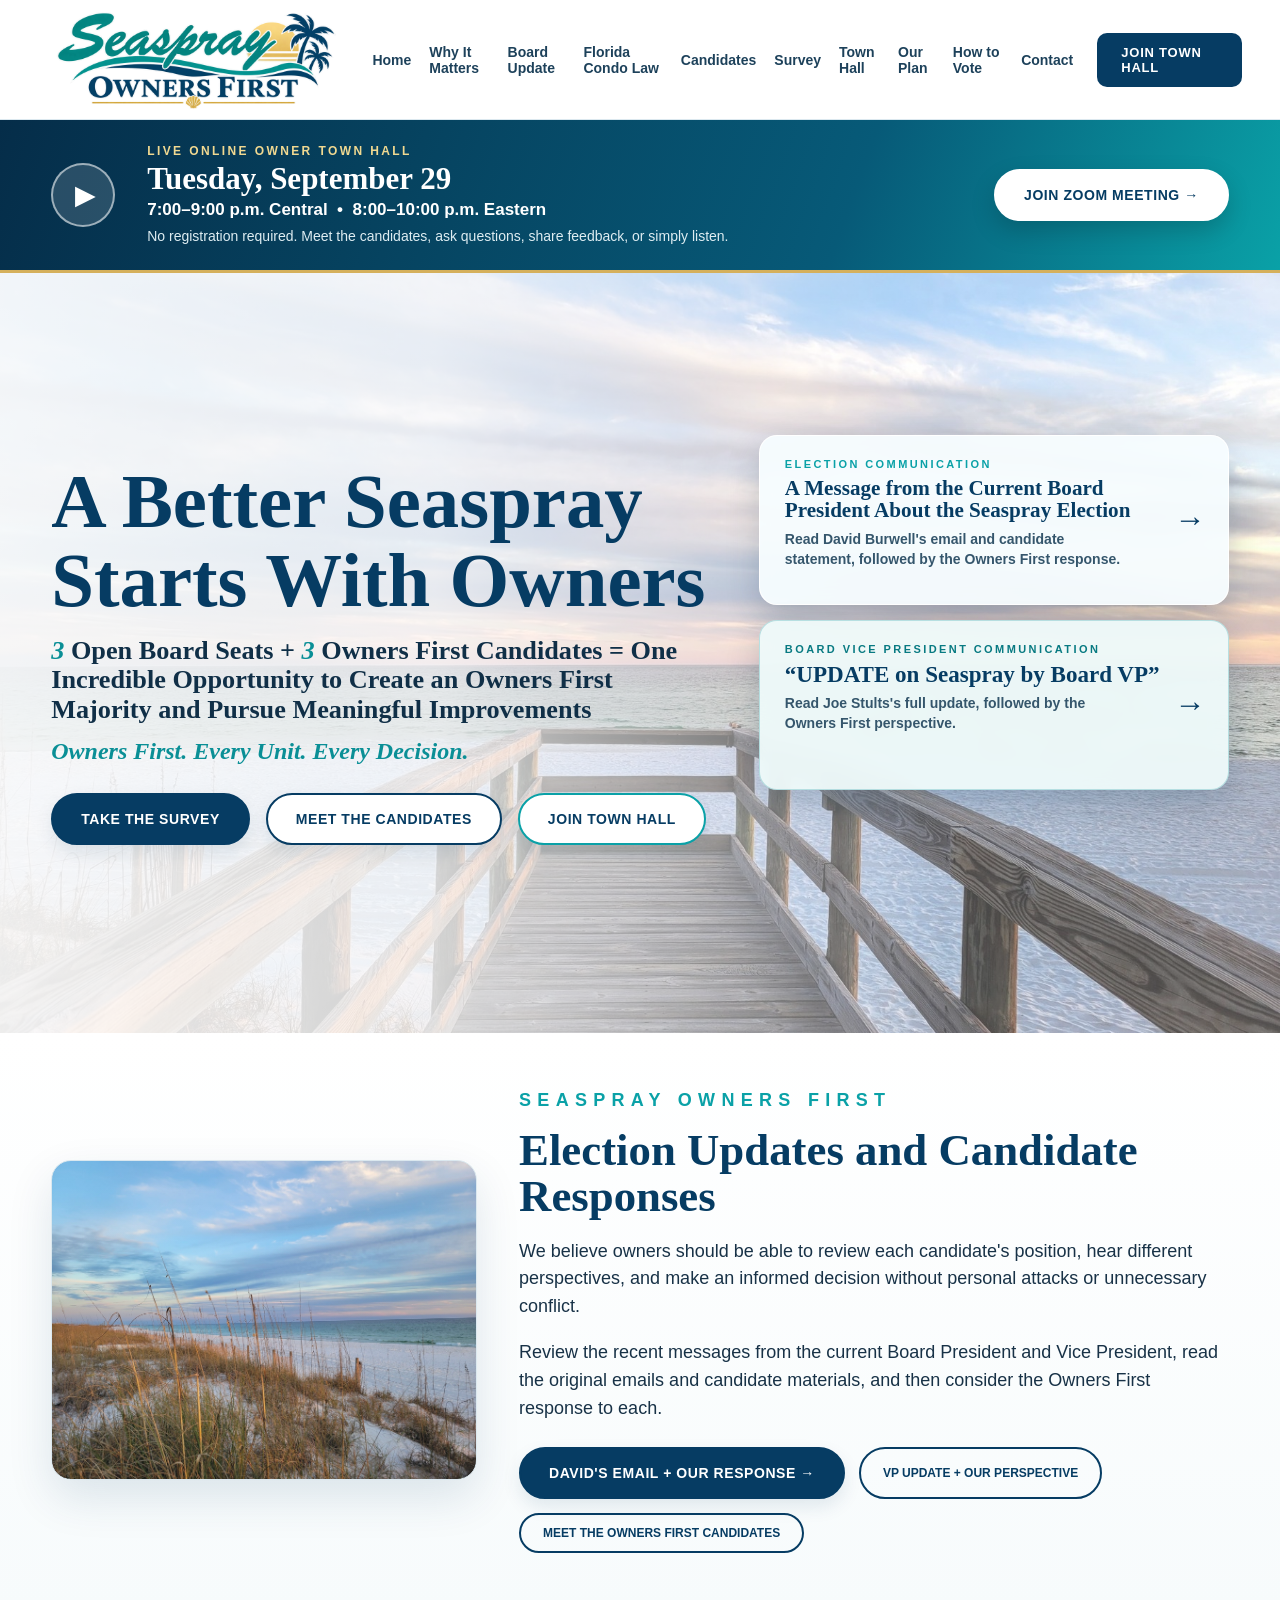
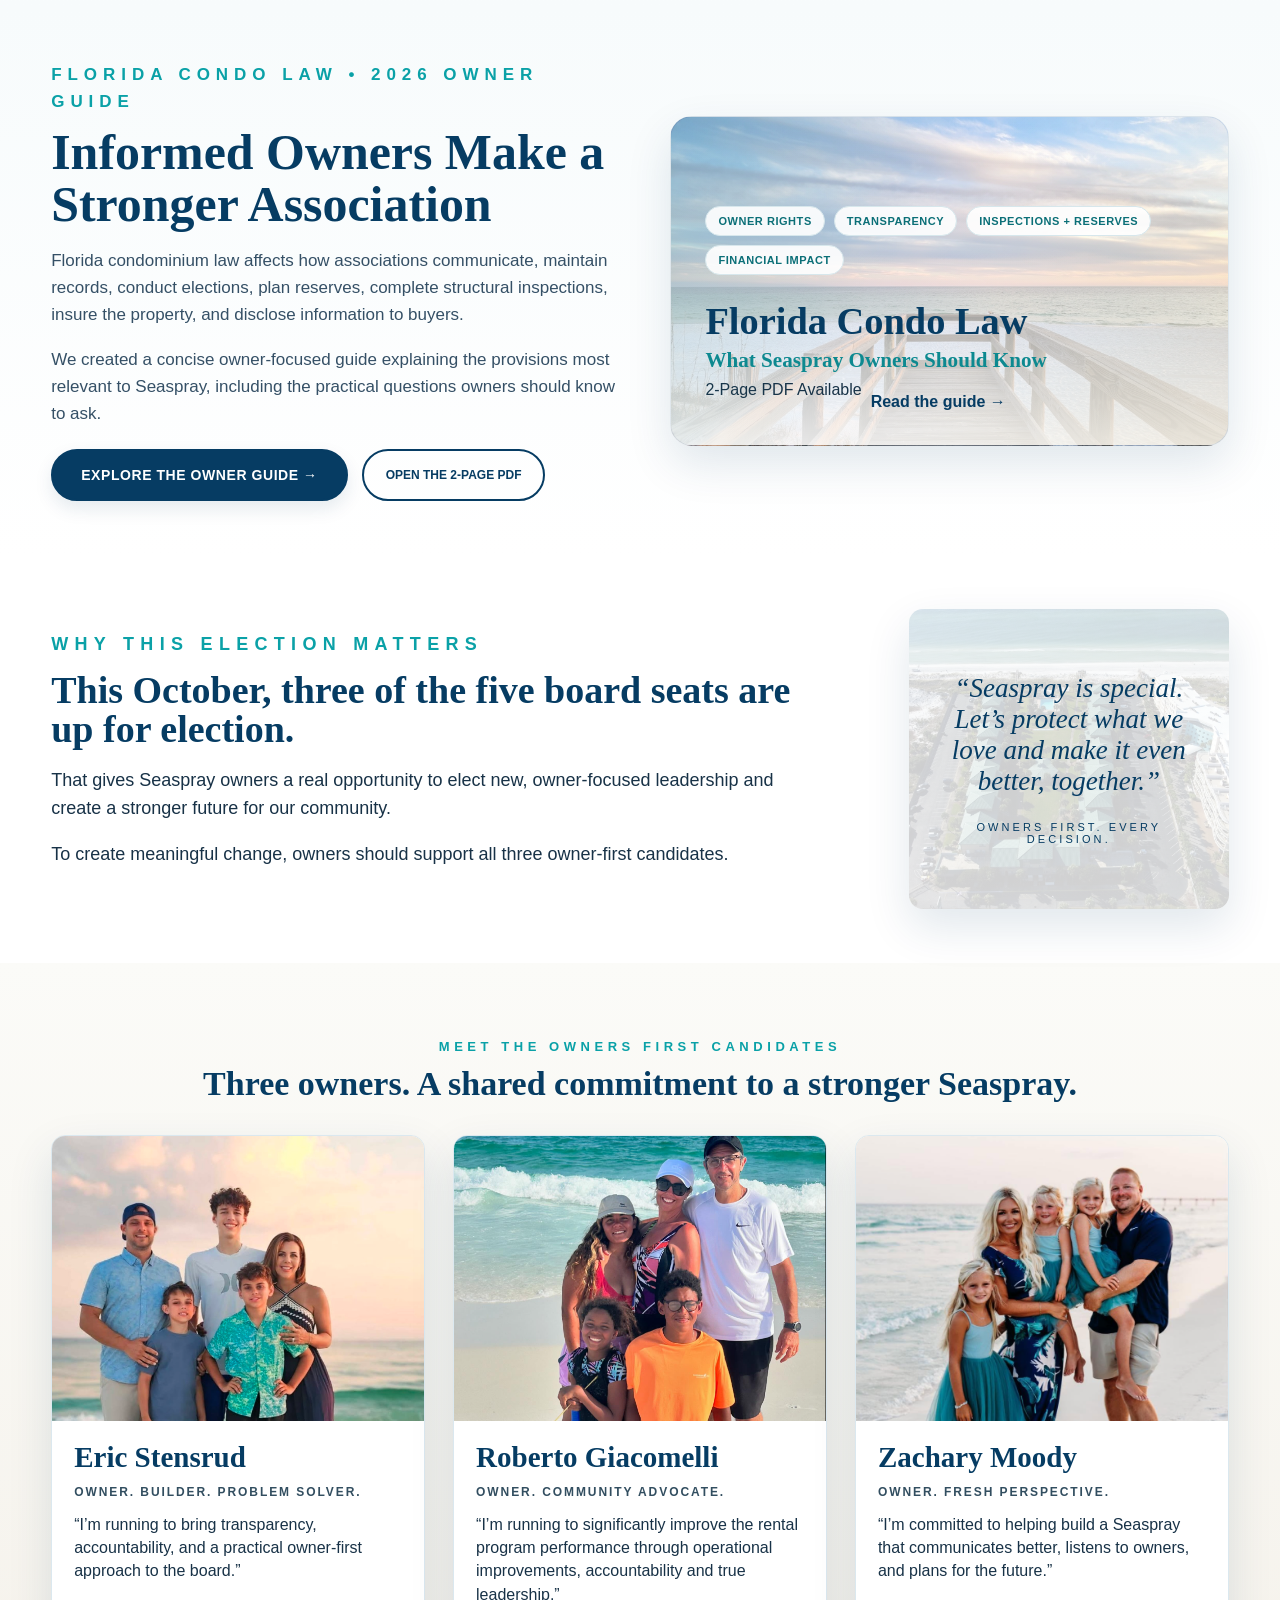
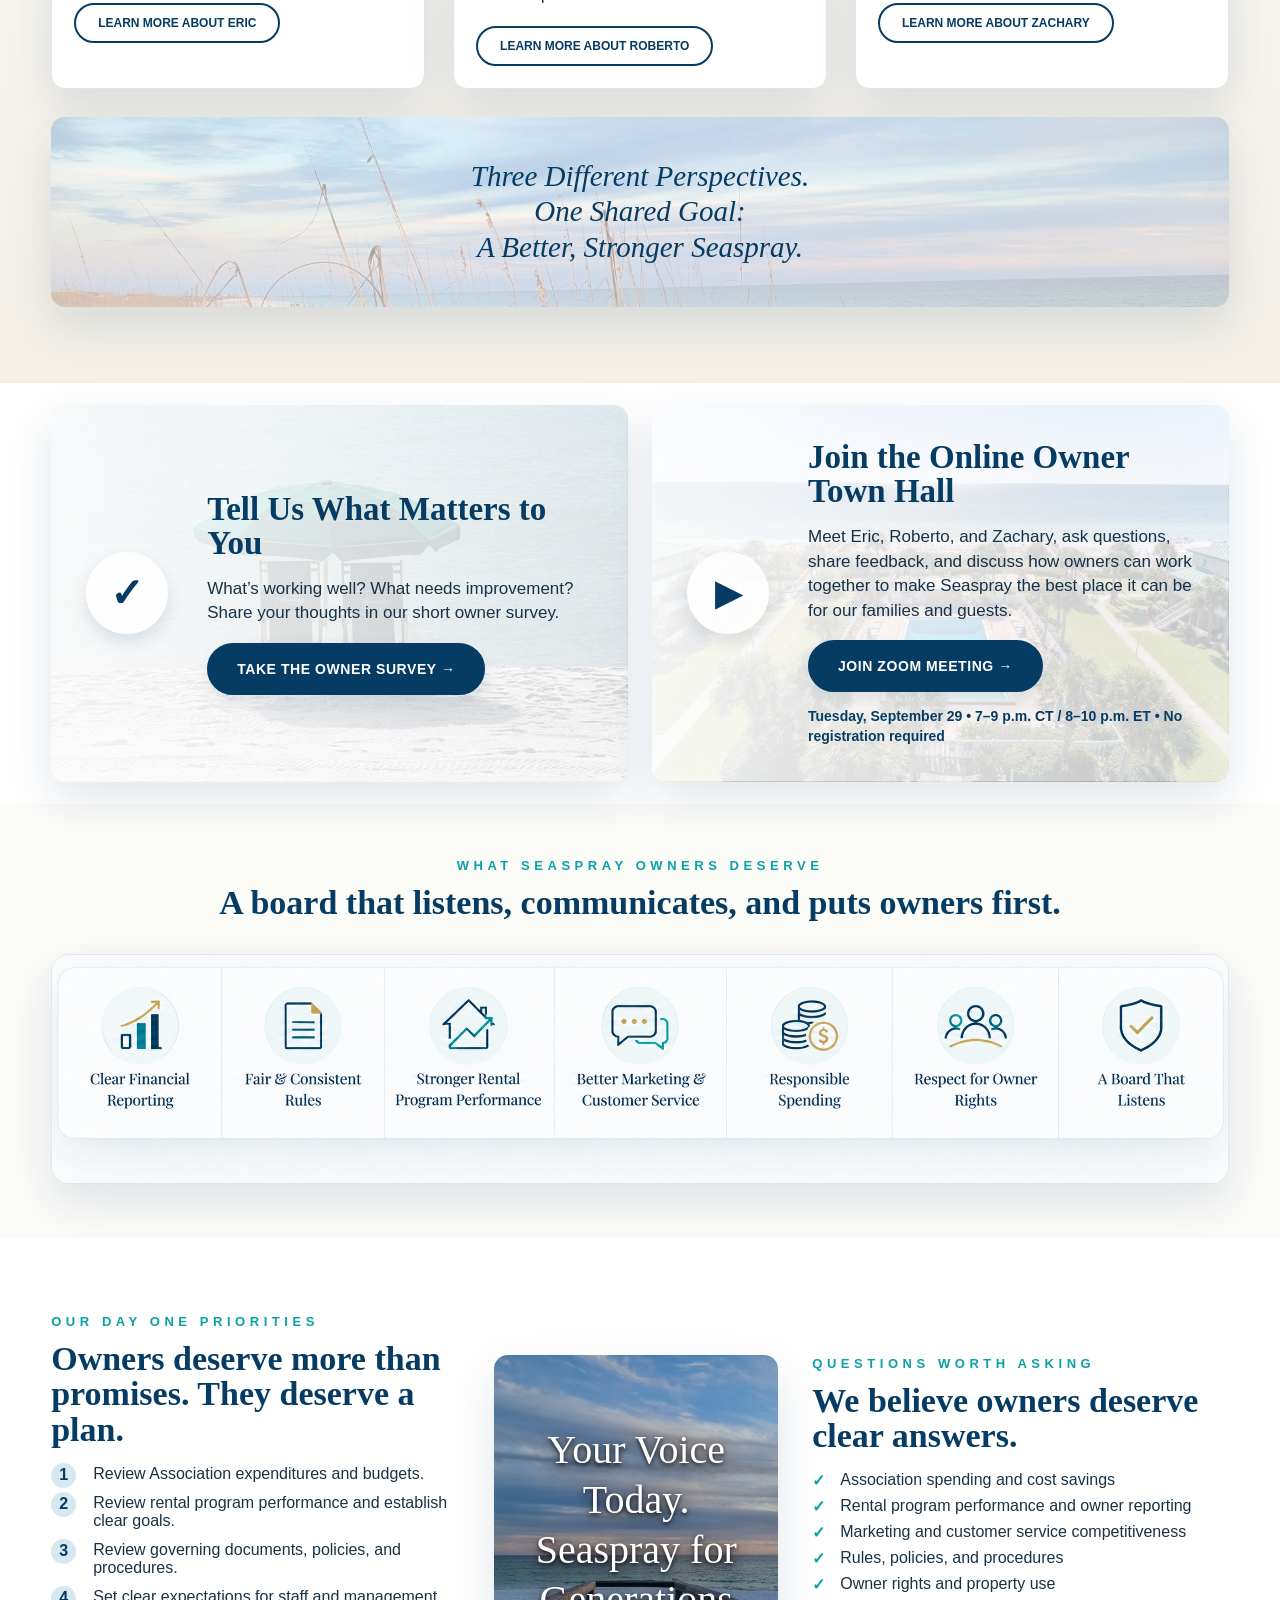
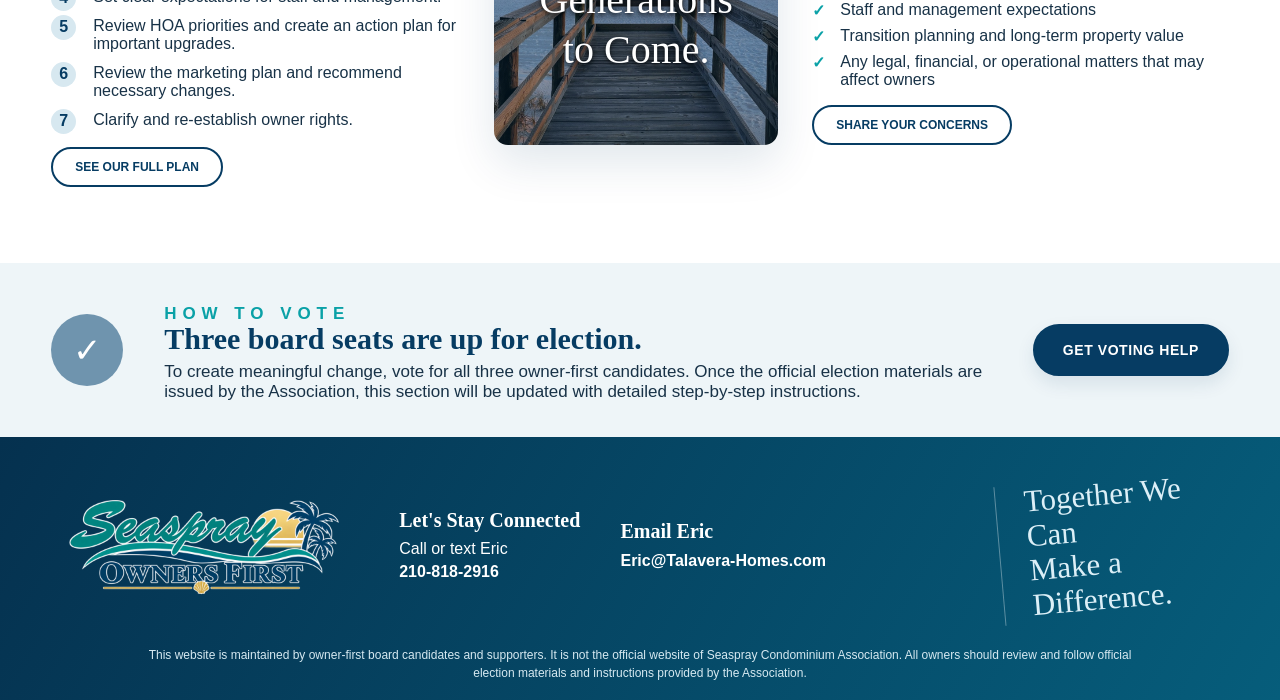
==== commit 69b1dd04: "Add files via upload" ====
--- a/index.html
+++ b/index.html
@@ -13,7 +13,7 @@
   <meta name="viewport" content="width=device-width, initial-scale=1.0" />
   <title>Seaspray Owners First | Board Election</title>
   <meta name="description" content="Seaspray Owners First candidate and supporter website for the upcoming Seaspray Board election." />
-  <link rel="stylesheet" href="styles-v9.css?v=64" />
+  <link rel="stylesheet" href="styles-v9.css?v=67" />
 </head>
 <body>
   <header class="site-header">
@@ -53,11 +53,20 @@
             <a class="btn btn-white townhall-hero-btn" href="https://us06web.zoom.us/j/81031855332?pwd=mLD05gU4lx5PaUK9MHdhtasXJaRERV.1" target="_blank" rel="noopener noreferrer">Join Town Hall</a>
           </div>
         </div>
-        <a class="hero-update-callout" href="david-burwell-response.html" aria-label="Read what Owners First means for Seaspray">
-          <span class="hero-update-kicker">New Election Update</span>
-          <strong>What Owners First Means for Seaspray</strong>
-          <span class="hero-update-arrow">→</span>
-        </a>
+        <div class="hero-update-stack" aria-label="Latest Seaspray election updates">
+          <a class="hero-update-card hero-update-card-david" href="david-burwell-response.html" aria-label="Read the current Board President's election message and the Owners First response">
+            <span class="hero-update-kicker">Election Communication</span>
+            <strong>A Message from the Current Board President About the Seaspray Election</strong>
+            <span class="hero-update-summary">Read David Burwell's email and candidate statement, followed by the Owners First response.</span>
+            <span class="hero-update-arrow">→</span>
+          </a>
+          <a class="hero-update-card hero-update-card-vp" href="board-update.html" aria-label="Read the Board Vice President's update and the Owners First perspective">
+            <span class="hero-update-kicker">Board Vice President Communication</span>
+            <strong>“UPDATE on Seaspray by Board VP”</strong>
+            <span class="hero-update-summary">Read Joe Stults's full update, followed by the Owners First perspective.</span>
+            <span class="hero-update-arrow">→</span>
+          </a>
+        </div>
       </div>
     </section>
 
@@ -68,11 +77,11 @@
           <p class="eyebrow teal">Seaspray Owners First</p>
           <h2>Election Updates and Candidate Responses</h2>
           <p>We believe owners should be able to review each candidate's position, hear different perspectives, and make an informed decision without personal attacks or unnecessary conflict.</p>
-          <p>Read our clear, respectful response explaining what Owners First means for year-round representation, transparency, responsible use of technology, shared knowledge, and a higher standard of service for owners and guests.</p>
+          <p>Review the recent messages from the current Board President and Vice President, read the original emails and candidate materials, and then consider the Owners First response to each.</p>
           <div class="board-update-preview-actions">
-            <a class="btn btn-primary" href="david-burwell-response.html">Read What Owners First Means →</a>
-            <a class="small-btn" href="david-burwell-materials.html">Review David's Original Materials</a>
-            <a class="small-btn" href="board-update.html">Read the Earlier Board Update Response</a>
+            <a class="btn btn-primary" href="david-burwell-response.html">David's Email + Our Response →</a>
+            <a class="small-btn" href="board-update.html">VP Update + Our Perspective</a>
+            <a class="small-btn" href="#candidates">Meet the Owners First Candidates</a>
           </div>
         </div>
       </div>
@@ -162,6 +171,6 @@
       <p class="disclaimer">This website is maintained by owner-first board candidates and supporters. It is not the official website of Seaspray Condominium Association. All owners should review and follow official election materials and instructions provided by the Association.</p>
     </section>
   </main>
-  <script src="script-v8.js?v=64"></script>
+  <script src="script-v8.js?v=67"></script>
 </body>
 </html>
--- a/styles-v9.css
+++ b/styles-v9.css
@@ -170,6 +170,7 @@
 .update-hero-copy h1{font-size:clamp(44px,5.2vw,68px);line-height:1.01;max-width:780px;letter-spacing:-.025em}
 .gold-rule{width:76px;height:4px;background:#dfa813;border-radius:999px;margin:18px 0 22px}
 .update-hero-copy>p:not(.eyebrow){font-family:'Aptos','Avenir Next','Segoe UI',Arial,sans-serif;font-size:17px;line-height:1.67;color:#304b60;max-width:790px}
+.update-hero-copy>p a{color:#087f87;font-weight:800;text-decoration:underline;text-underline-offset:3px}
 .update-hero-visual{position:relative;min-height:470px;border-radius:24px;overflow:hidden;background:#eaf7fa}
 .update-hero-photo{position:absolute;inset:0;background:url('assets/hero-main.jpg') center/cover no-repeat}
 .update-hero-visual:after{content:'';position:absolute;inset:0;background:linear-gradient(90deg,rgba(255,255,255,.60) 0%,rgba(255,255,255,.06) 42%,rgba(255,255,255,.02) 100%)}
@@ -349,3 +350,22 @@
 .statute-links span{padding:0 5px;color:#d5a21b}
 @media(max-width:980px){.response-principle-inner{grid-template-columns:1fr;gap:8px}.update-card-wide{grid-template-columns:1fr}.update-card-wide .wide-card-copy{columns:1}.update-card-wide blockquote{grid-column:auto}}
 @media(max-width:560px){.response-principle-inner{text-align:center;padding-top:24px;padding-bottom:24px}.response-principle-inner strong{font-size:23px}.response-principle-inner span{font-size:16px}}
+
+/* v66 - dual election update choices in the homepage hero */
+.hero-update-stack{justify-self:end;align-self:center;width:min(470px,37vw);display:grid;gap:15px;margin-bottom:82px}
+.hero-update-card{position:relative;display:block;padding:22px 64px 21px 25px;border-radius:18px;background:rgba(247,253,255,.94);border:1px solid rgba(255,255,255,.96);box-shadow:0 14px 34px rgba(5,45,73,.20);backdrop-filter:blur(9px);text-decoration:none;color:var(--navy);transition:transform .18s ease,box-shadow .18s ease,border-color .18s ease}
+.hero-update-card:hover{transform:translateY(-3px);box-shadow:0 18px 42px rgba(5,45,73,.25);border-color:rgba(10,143,150,.42)}
+.hero-update-card strong{display:block;font-family:Georgia,'Times New Roman',serif;font-size:clamp(23px,2vw,30px);line-height:1.05;color:var(--navy);margin-bottom:8px}
+.hero-update-summary{display:block;font-size:14px;line-height:1.42;font-weight:650;color:#35566c;max-width:340px}
+.hero-update-card .hero-update-arrow{right:22px;font-size:31px}
+.hero-update-card-vp{background:rgba(239,250,250,.95);border-color:rgba(10,143,150,.24)}
+.hero-update-card-vp .hero-update-kicker{color:#087a82}
+@media(max-width:1080px){.hero-update-stack{width:min(430px,39vw);margin-bottom:45px}}
+@media(max-width:980px){.hero-update-stack{justify-self:start;width:100%;grid-template-columns:1fr 1fr;margin:18px 0 0}.hero-update-card{min-height:175px}.hero-update-summary{max-width:none}}
+@media(max-width:700px){.hero-update-stack{grid-template-columns:1fr}.hero-update-card{min-height:0;padding:21px 58px 20px 22px}.hero-update-card strong{font-size:24px}.hero-update-summary{font-size:13.5px}}
+
+/* v67 - straightforward titles for the two election communications */
+.hero-update-card{min-height:170px}
+.hero-update-card-david strong{font-size:clamp(20px,1.65vw,25px);line-height:1.07}
+.hero-update-card-vp strong{font-size:clamp(21px,1.8vw,28px)}
+@media(max-width:700px){.hero-update-card{min-height:0}.hero-update-card-david strong,.hero-update-card-vp strong{font-size:23px}}
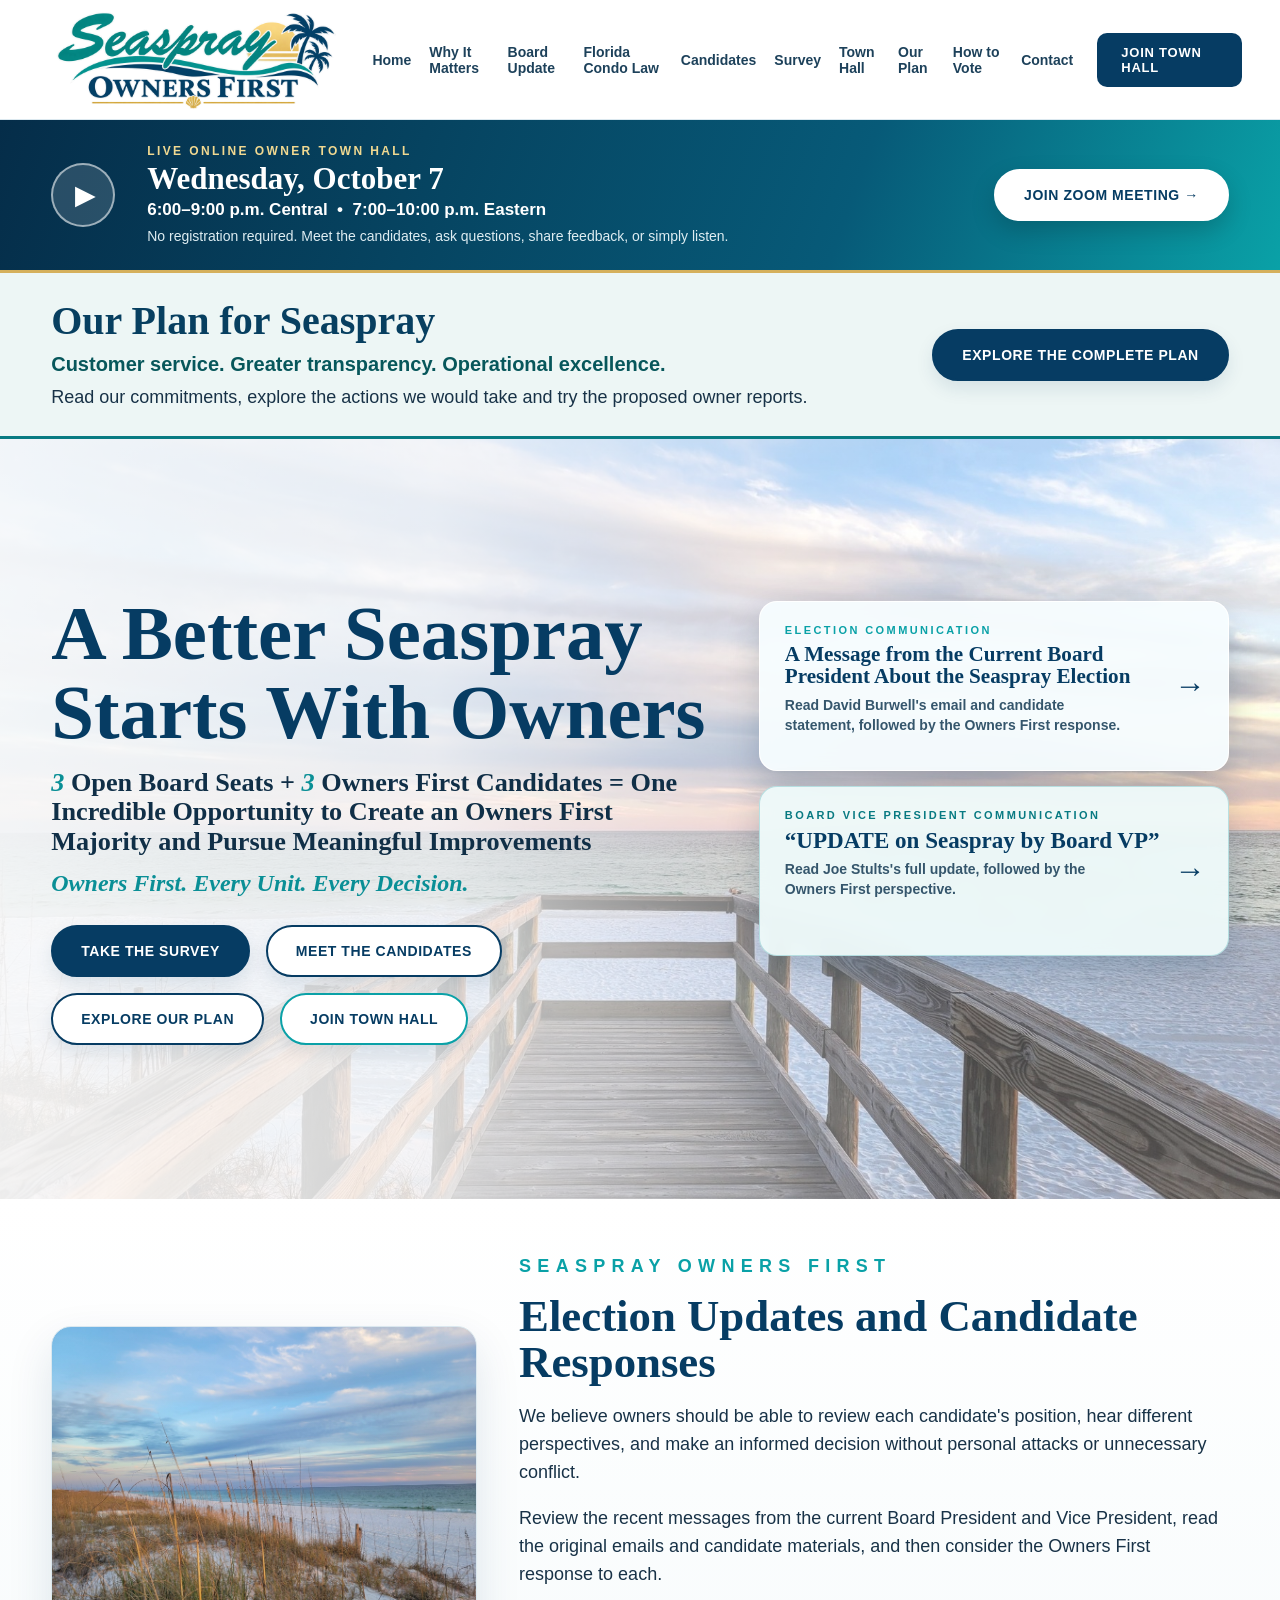
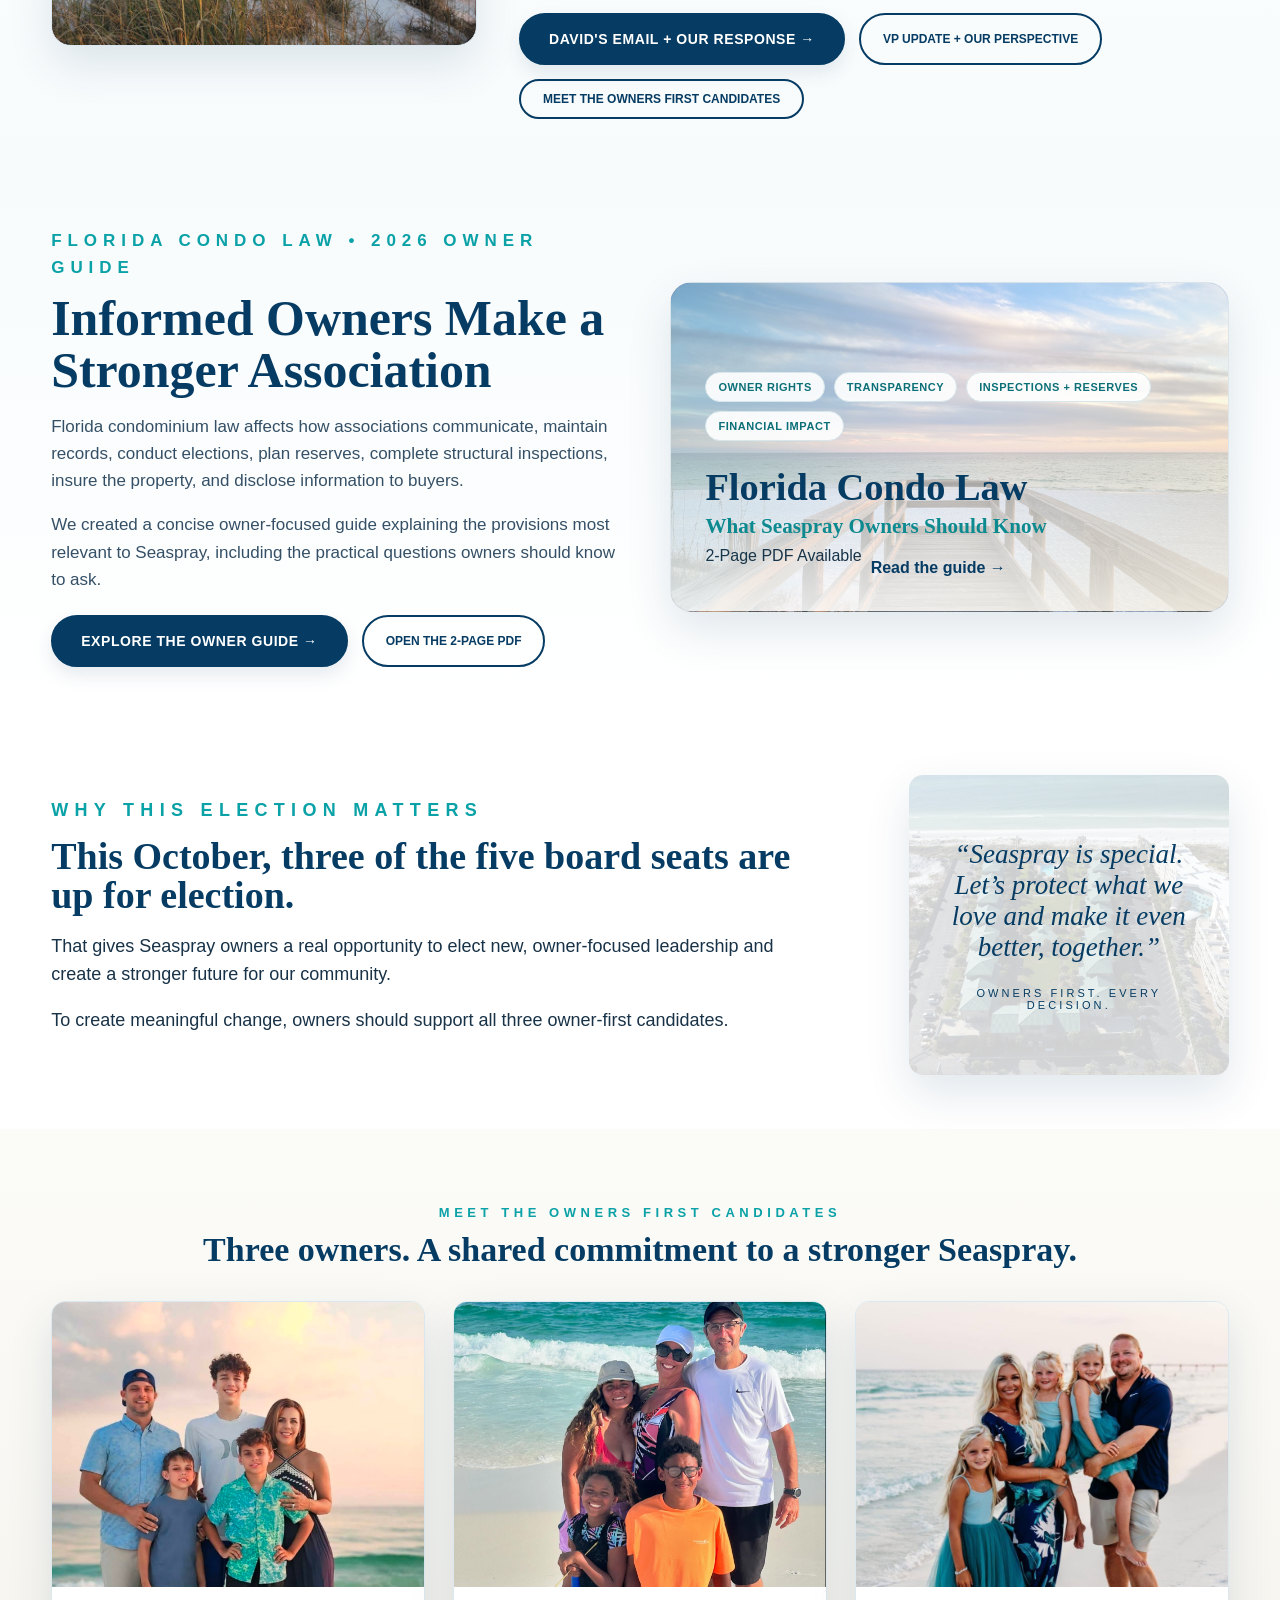
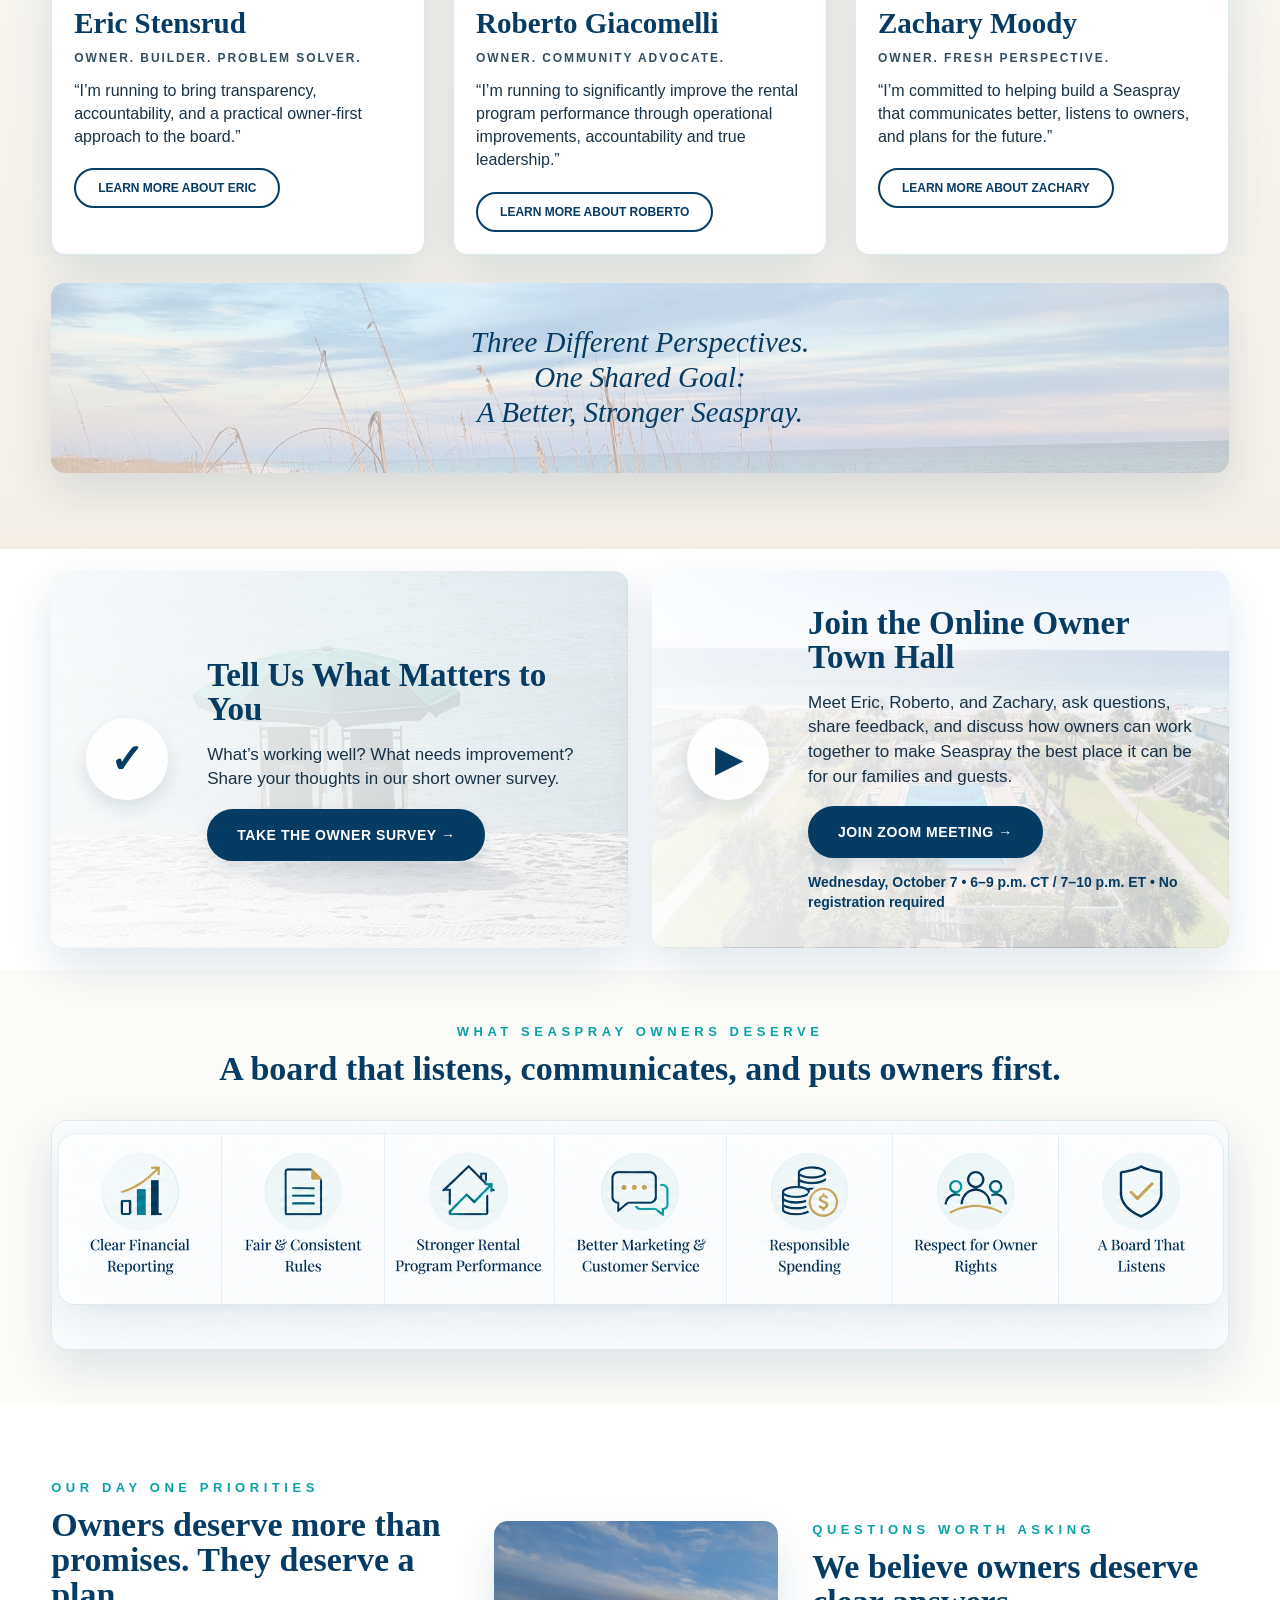
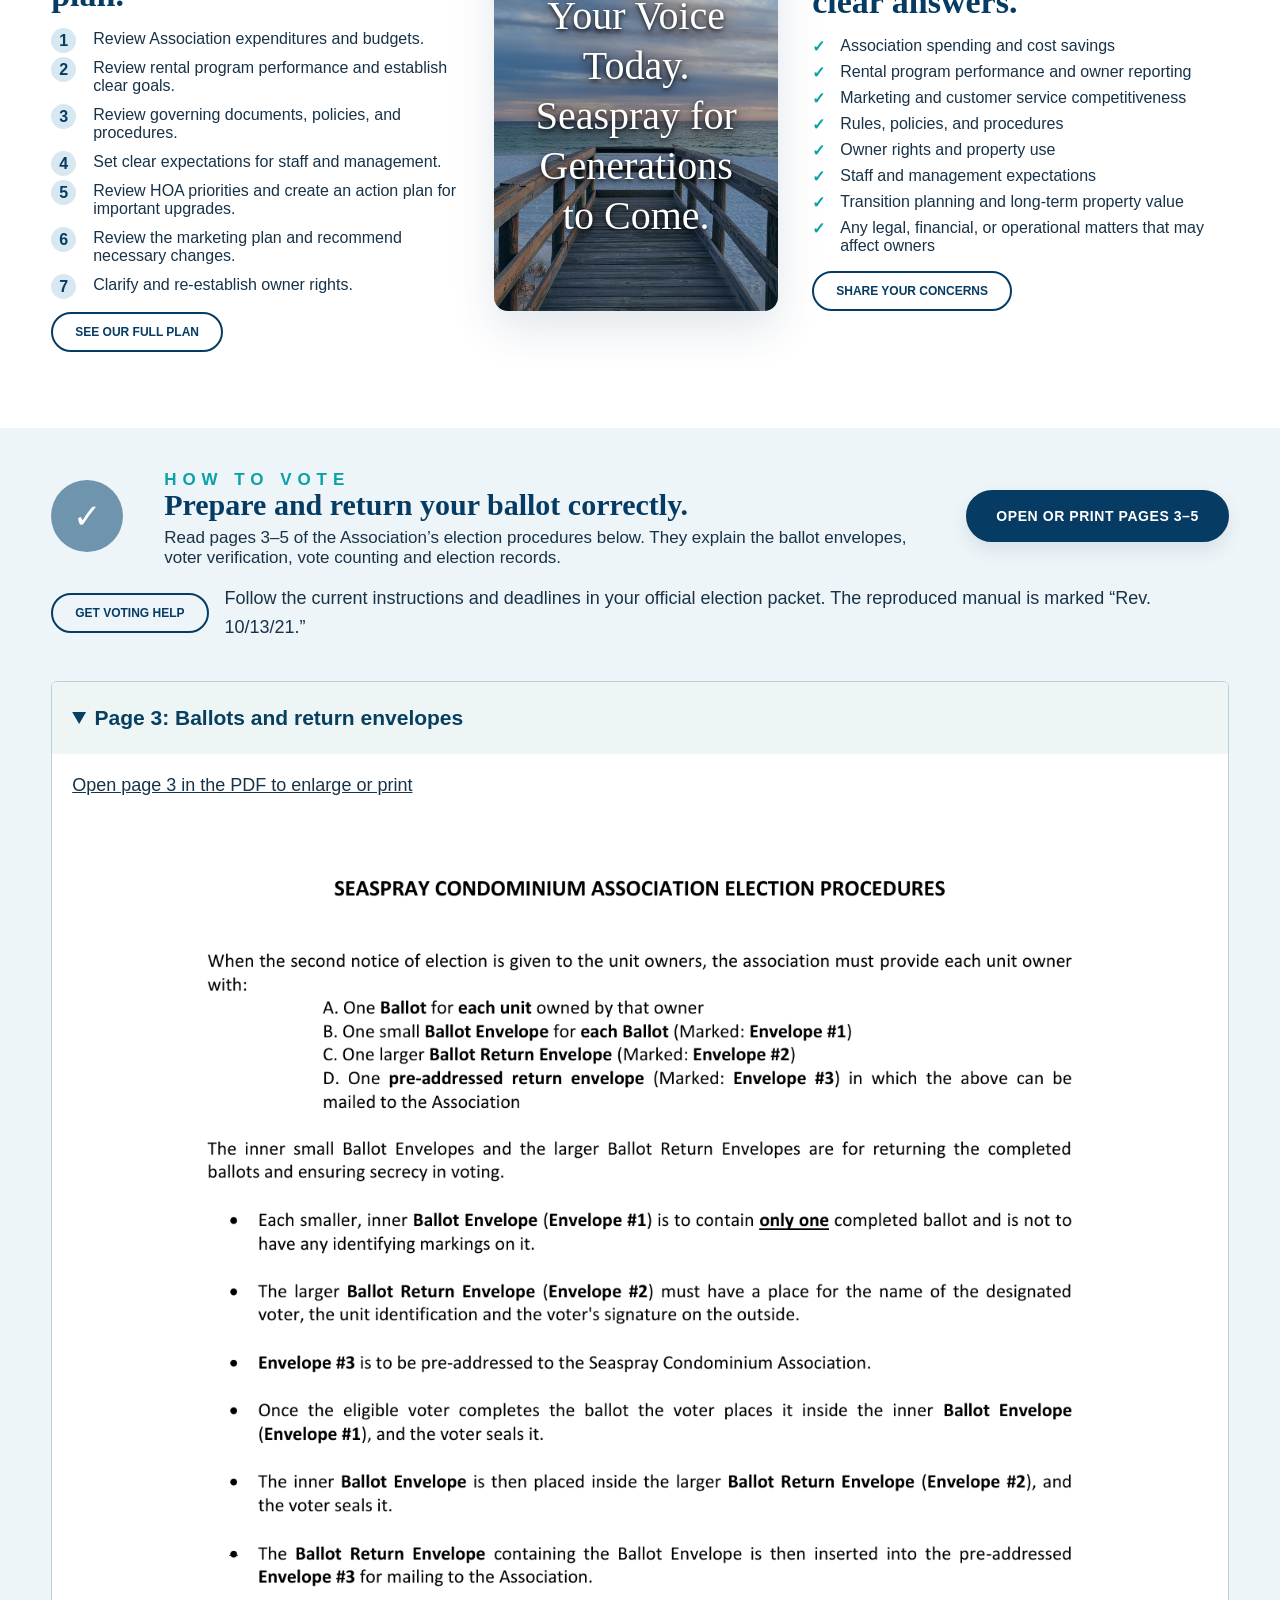
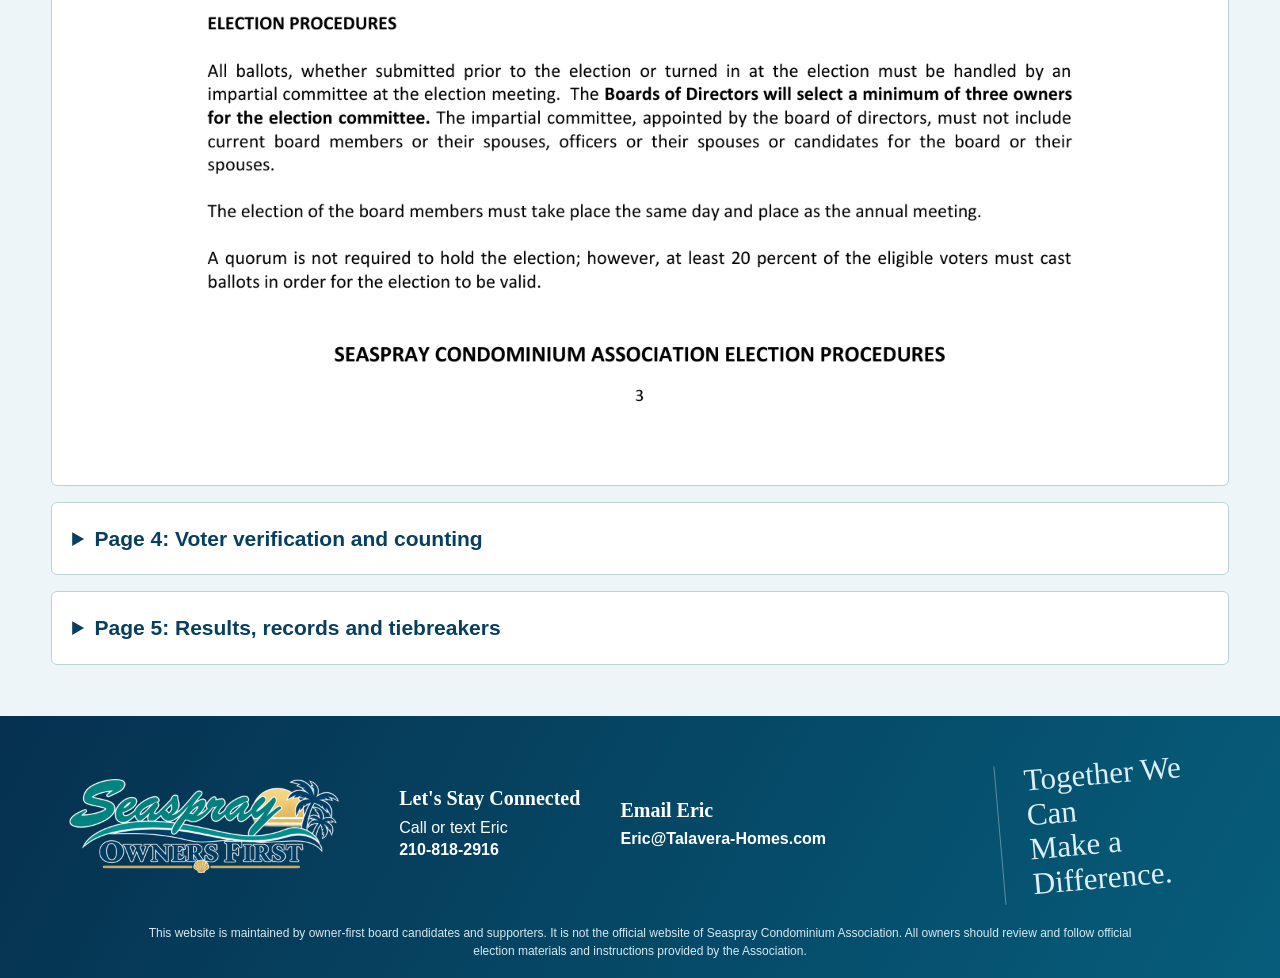
==== commit e260b9ac: "Add files via upload" ====
--- a/index.html
+++ b/index.html
@@ -13,16 +13,16 @@
   <meta name="viewport" content="width=device-width, initial-scale=1.0" />
   <title>Seaspray Owners First | Board Election</title>
   <meta name="description" content="Seaspray Owners First candidate and supporter website for the upcoming Seaspray Board election." />
-  <link rel="stylesheet" href="styles-v9.css?v=67" />
+  <link rel="stylesheet" href="styles-v9.css?v=68" />
 </head>
 <body>
   <header class="site-header">
     <a class="brand" href="#home"><img src="assets/seaspray-owners-first-logo.png" alt="Seaspray Owners First" /></a>
     <button class="menu-toggle" aria-label="Open menu">☰</button>
     <nav class="nav">
-      <a href="#home">Home</a><a href="#why">Why It Matters</a><a href="#board-update">Board Update</a><a href="florida-condo-law.html">Florida Condo Law</a><a href="#candidates">Candidates</a><a href="https://tally.so/r/gDElo1" target="_blank" rel="noopener noreferrer">Survey</a><a href="#townhall">Town Hall</a><a href="#plan">Our Plan</a><a href="#vote">How to Vote</a><a href="#contact">Contact</a>
+      <a href="#home">Home</a><a href="#why">Why It Matters</a><a href="#board-update">Board Update</a><a href="florida-condo-law.html">Florida Condo Law</a><a href="#candidates">Candidates</a><a href="https://tally.so/r/gDElo1" target="_blank" rel="noopener noreferrer">Survey</a><a href="#townhall">Town Hall</a><a href="our-plan/index.html">Our Plan</a><a href="#vote">How to Vote</a><a href="#contact">Contact</a>
     </nav>
-    <a class="header-cta" href="https://us06web.zoom.us/j/81031855332?pwd=mLD05gU4lx5PaUK9MHdhtasXJaRERV.1" target="_blank" rel="noopener noreferrer">Join Town Hall</a>
+    <a class="header-cta" href="https://us06web.zoom.us/j/86055921441" target="_blank" rel="noopener noreferrer">Join Town Hall</a>
   </header>
 
   <main id="home">
@@ -31,14 +31,15 @@
         <div class="townhall-banner-icon" aria-hidden="true">▶</div>
         <div class="townhall-banner-copy">
           <span class="townhall-banner-kicker">Live Online Owner Town Hall</span>
-          <strong>Tuesday, September 29</strong>
-          <span>7:00–9:00 p.m. Central &nbsp;•&nbsp; 8:00–10:00 p.m. Eastern</span>
+          <strong>Wednesday, October 7</strong>
+          <span>6:00–9:00 p.m. Central &nbsp;•&nbsp; 7:00–10:00 p.m. Eastern</span>
           <small>No registration required. Meet the candidates, ask questions, share feedback, or simply listen.</small>
         </div>
-        <a class="btn townhall-banner-btn" href="https://us06web.zoom.us/j/81031855332?pwd=mLD05gU4lx5PaUK9MHdhtasXJaRERV.1" target="_blank" rel="noopener noreferrer">Join Zoom Meeting →</a>
+        <a class="btn townhall-banner-btn" href="https://us06web.zoom.us/j/86055921441" target="_blank" rel="noopener noreferrer">Join Zoom Meeting →</a>
       </div>
     </section>
 
+<section class="plan-access-banner" aria-labelledby="full-plan-title"><div class="container plan-access-inner"><div><h2 id="full-plan-title">Our Plan for Seaspray</h2><p>Customer service. Greater transparency. Operational excellence.</p><span>Read our commitments, explore the actions we would take and try the proposed owner reports.</span></div><a class="btn btn-primary" href="our-plan/index.html">Explore the Complete Plan</a></div></section>
     <section class="hero">
       <div class="hero-media-fallback"></div>
 <div class="hero-overlay"></div>
@@ -50,7 +51,8 @@
           <div class="hero-actions">
             <a class="btn btn-primary" href="https://tally.so/r/gDElo1" target="_blank" rel="noopener noreferrer">Take the Survey</a>
             <a class="btn btn-white" href="#candidates">Meet the Candidates</a>
-            <a class="btn btn-white townhall-hero-btn" href="https://us06web.zoom.us/j/81031855332?pwd=mLD05gU4lx5PaUK9MHdhtasXJaRERV.1" target="_blank" rel="noopener noreferrer">Join Town Hall</a>
+            <a class="btn btn-white" href="our-plan/index.html">Explore Our Plan</a>
+            <a class="btn btn-white townhall-hero-btn" href="https://us06web.zoom.us/j/86055921441" target="_blank" rel="noopener noreferrer">Join Town Hall</a>
           </div>
         </div>
         <div class="hero-update-stack" aria-label="Latest Seaspray election updates">
@@ -138,7 +140,7 @@
     <section id="survey" class="section-action">
       <div class="container action-grid">
         <div class="action-card survey-card"><div class="action-icon">✓</div><div><h2>Tell Us What Matters to You</h2><p>What’s working well? What needs improvement? Share your thoughts in our short owner survey.</p><a class="btn btn-primary" href="https://tally.so/r/gDElo1" target="_blank" rel="noopener noreferrer">Take the Owner Survey →</a></div></div>
-        <div class="action-card townhall-card"><div class="action-icon play">▶</div><div><h2>Join the Online Owner Town Hall</h2><p>Meet Eric, Roberto, and Zachary, ask questions, share feedback, and discuss how owners can work together to make Seaspray the best place it can be for our families and guests.</p><a class="btn btn-primary" href="https://us06web.zoom.us/j/81031855332?pwd=mLD05gU4lx5PaUK9MHdhtasXJaRERV.1" target="_blank" rel="noopener noreferrer">Join Zoom Meeting →</a><div class="date-note">Tuesday, September 29 • 7–9 p.m. CT / 8–10 p.m. ET • No registration required</div></div></div>
+        <div class="action-card townhall-card"><div class="action-icon play">▶</div><div><h2>Join the Online Owner Town Hall</h2><p>Meet Eric, Roberto, and Zachary, ask questions, share feedback, and discuss how owners can work together to make Seaspray the best place it can be for our families and guests.</p><a class="btn btn-primary" href="https://us06web.zoom.us/j/86055921441" target="_blank" rel="noopener noreferrer">Join Zoom Meeting →</a><div class="date-note">Wednesday, October 7 • 6–9 p.m. CT / 7–10 p.m. ET • No registration required</div></div></div>
       </div>
     </section>
 
@@ -156,21 +158,25 @@
 
     <section id="plan" class="section plan-section">
       <div class="container plan-grid">
-        <div><p class="eyebrow teal">Our Day One Priorities</p><h2>Owners deserve more than promises. They deserve a plan.</h2><ol class="priority-list"><li>Review Association expenditures and budgets.</li><li>Review rental program performance and establish clear goals.</li><li>Review governing documents, policies, and procedures.</li><li>Set clear expectations for staff and management.</li><li>Review HOA priorities and create an action plan for important upgrades.</li><li>Review the marketing plan and recommend necessary changes.</li><li>Clarify and re-establish owner rights.</li></ol><a class="small-btn" href="#contact">See Our Full Plan</a></div>
+        <div><p class="eyebrow teal">Our Day One Priorities</p><h2>Owners deserve more than promises. They deserve a plan.</h2><ol class="priority-list"><li>Review Association expenditures and budgets.</li><li>Review rental program performance and establish clear goals.</li><li>Review governing documents, policies, and procedures.</li><li>Set clear expectations for staff and management.</li><li>Review HOA priorities and create an action plan for important upgrades.</li><li>Review the marketing plan and recommend necessary changes.</li><li>Clarify and re-establish owner rights.</li></ol><a class="small-btn" href="our-plan/index.html">See Our Full Plan</a></div>
         <div class="message-photo"><span>Your Voice Today.<br/>Seaspray for Generations to Come.</span></div>
         <div><p class="eyebrow teal">Questions Worth Asking</p><h2>We believe owners deserve clear answers.</h2><ul class="check-list"><li>Association spending and cost savings</li><li>Rental program performance and owner reporting</li><li>Marketing and customer service competitiveness</li><li>Rules, policies, and procedures</li><li>Owner rights and property use</li><li>Staff and management expectations</li><li>Transition planning and long-term property value</li><li>Any legal, financial, or operational matters that may affect owners</li></ul><a class="small-btn" href="https://tally.so/r/gDElo1" target="_blank" rel="noopener noreferrer">Share Your Concerns</a></div>
       </div>
     </section>
 
-    <section id="vote" class="vote-strip">
-      <div class="container vote-grid"><div class="vote-icon">✓</div><div><p class="eyebrow teal">How to Vote</p><h2>Three board seats are up for election.</h2><p>To create meaningful change, vote for all three owner-first candidates. Once the official election materials are issued by the Association, this section will be updated with detailed step-by-step instructions.</p></div><a class="btn btn-primary" href="#contact">Get Voting Help</a></div>
-    </section>
+    <section id="vote" class="vote-strip"><div class="container"><div class="vote-grid"><div class="vote-icon" aria-hidden="true">✓</div><div><p class="eyebrow teal">How to Vote</p><h2>Prepare and return your ballot correctly.</h2><p>Read pages 3–5 of the Association’s election procedures below. They explain the ballot envelopes, voter verification, vote counting and election records.</p></div><a class="btn btn-primary" href="assets/election-procedures-pages-3-5.pdf" target="_blank" rel="noopener noreferrer">Open or Print Pages 3–5</a></div>
+<div class="voting-help-actions"><a class="small-btn" href="#contact">Get Voting Help</a><p>Follow the current instructions and deadlines in your official election packet. The reproduced manual is marked “Rev. 10/13/21.”</p></div>
+<div class="election-page-list">
+<details class="election-page" open><summary>Page 3: Ballots and return envelopes</summary><p><a href="assets/election-procedures-pages-3-5.pdf#page=1" target="_blank" rel="noopener noreferrer">Open page 3 in the PDF to enlarge or print</a></p><img src="assets/election-procedures-page-3.png" alt="Original page 3 of the Seaspray Association Election Procedures: Ballots and return envelopes. A selectable-text copy is available in the linked PDF." width="1237" height="1600" loading="lazy"></details>
+<details class="election-page" ><summary>Page 4: Voter verification and counting</summary><p><a href="assets/election-procedures-pages-3-5.pdf#page=2" target="_blank" rel="noopener noreferrer">Open page 4 in the PDF to enlarge or print</a></p><img src="assets/election-procedures-page-4.png" alt="Original page 4 of the Seaspray Association Election Procedures: Voter verification and counting. A selectable-text copy is available in the linked PDF." width="1237" height="1600" loading="lazy"></details>
+<details class="election-page" ><summary>Page 5: Results, records and tiebreakers</summary><p><a href="assets/election-procedures-pages-3-5.pdf#page=3" target="_blank" rel="noopener noreferrer">Open page 5 in the PDF to enlarge or print</a></p><img src="assets/election-procedures-page-5.png" alt="Original page 5 of the Seaspray Association Election Procedures: Results, records and tiebreakers. A selectable-text copy is available in the linked PDF." width="1237" height="1600" loading="lazy"></details>
+</div></div></section>
 
     <section id="contact" class="footer-cta">
       <div class="container contact-grid"><img src="assets/seaspray-owners-first-logo.png" alt="Seaspray Owners First"/><div><h3>Let's Stay Connected</h3><p>Call or text Eric<br/><a href="tel:2108182916">210-818-2916</a></p></div><div class="email-contact"><h3>Email Eric</h3><p><a href="mailto:Eric@Talavera-Homes.com">Eric@Talavera-Homes.com</a></p></div><div class="footer-script">Together We Can<br/>Make a Difference.</div></div>
       <p class="disclaimer">This website is maintained by owner-first board candidates and supporters. It is not the official website of Seaspray Condominium Association. All owners should review and follow official election materials and instructions provided by the Association.</p>
     </section>
   </main>
-  <script src="script-v8.js?v=67"></script>
+  <script src="script-v8.js?v=68"></script>
 </body>
 </html>
--- a/styles-v9.css
+++ b/styles-v9.css
@@ -369,3 +369,7 @@
 .hero-update-card-david strong{font-size:clamp(20px,1.65vw,25px);line-height:1.07}
 .hero-update-card-vp strong{font-size:clamp(21px,1.8vw,28px)}
 @media(max-width:700px){.hero-update-card{min-height:0}.hero-update-card-david strong,.hero-update-card-vp strong{font-size:23px}}
+
+/* Complete plan and Association voting instructions. */
+.plan-access-banner{background:#edf6f5;border-bottom:3px solid #087b82;padding:24px 0}.plan-access-inner{display:flex;align-items:center;justify-content:space-between;gap:24px}.plan-access-banner h2{font-size:clamp(28px,3.3vw,40px);line-height:1.2;margin:0 0 8px;color:#073f60;font-weight:800}.plan-access-banner p{font-size:20px;font-weight:700;margin:0 0 8px;color:#07575b}.plan-access-banner span{font-size:18px;line-height:1.55;display:block}.plan-access-banner .btn{flex-shrink:0;white-space:normal;text-align:center}.plan-link-panel{padding:34px 0;background:#edf6f5;border-top:1px solid #b8d4d5}.plan-link-panel h2{color:#073f60;font-size:30px;margin:0 0 8px}.plan-link-panel p{font-size:19px}.voting-help-actions{padding:16px 0 24px;display:flex;align-items:center;flex-wrap:wrap;gap:16px}.voting-help-actions p{flex:1 1 450px;font-size:18px;line-height:1.6;margin:0}.election-page{border:1px solid #b8d4d5;background:white;margin:16px 0;border-radius:6px;overflow:hidden}.election-page>summary{cursor:pointer;font-size:21px;font-weight:700;color:#073f60;padding:20px;line-height:1.5;min-height:56px}.election-page[open]>summary{background:#edf6f5}.election-page p{padding:0 20px;font-size:18px;line-height:1.5}.election-page img{display:block;width:100%;height:auto;max-width:980px;margin:0 auto;background:white}.election-page summary:focus-visible{outline:3px solid #bd8b26;outline-offset:-4px}
+@media(max-width:760px){.plan-access-inner{flex-direction:column;align-items:stretch}.plan-access-banner .btn{align-self:flex-start}.election-page>summary{padding:16px;font-size:20px}.election-page p{padding:0 16px}.vote-strip .vote-grid{grid-template-columns:1fr}.vote-strip .vote-icon{display:none}}
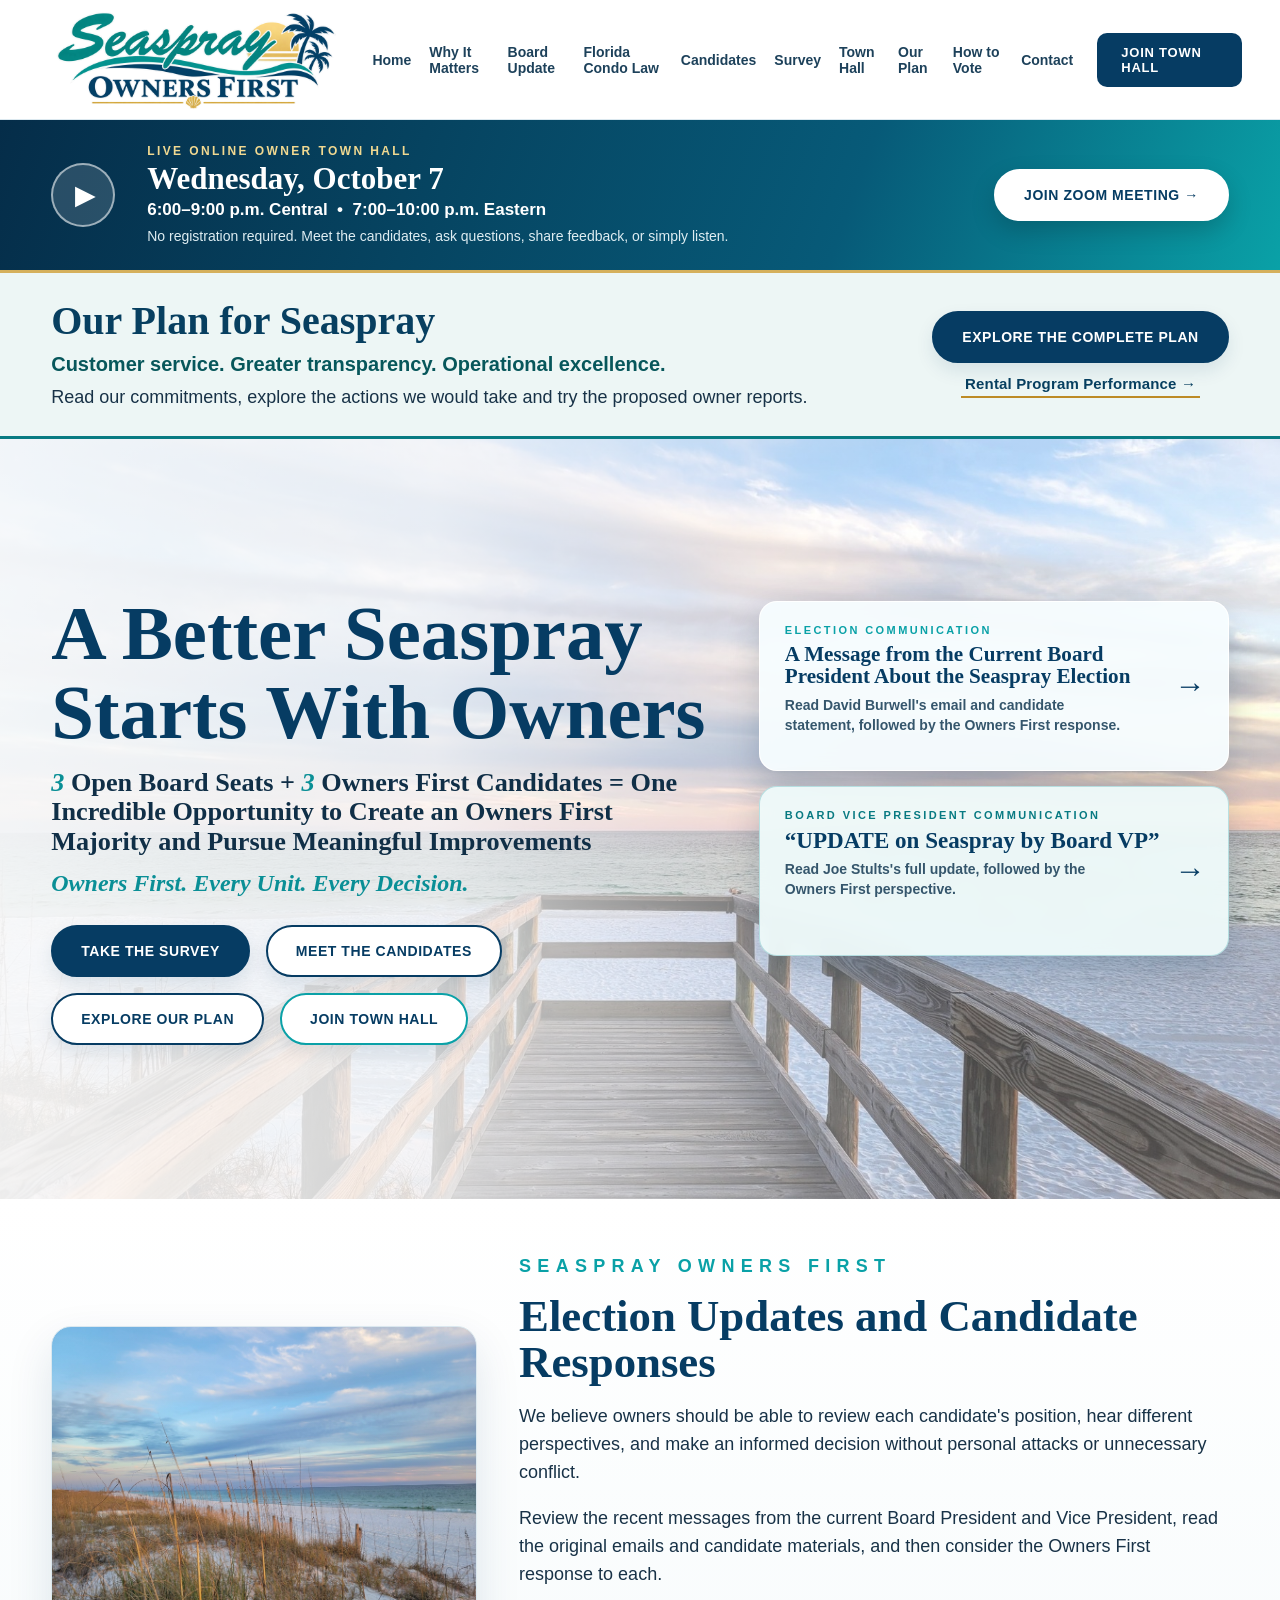
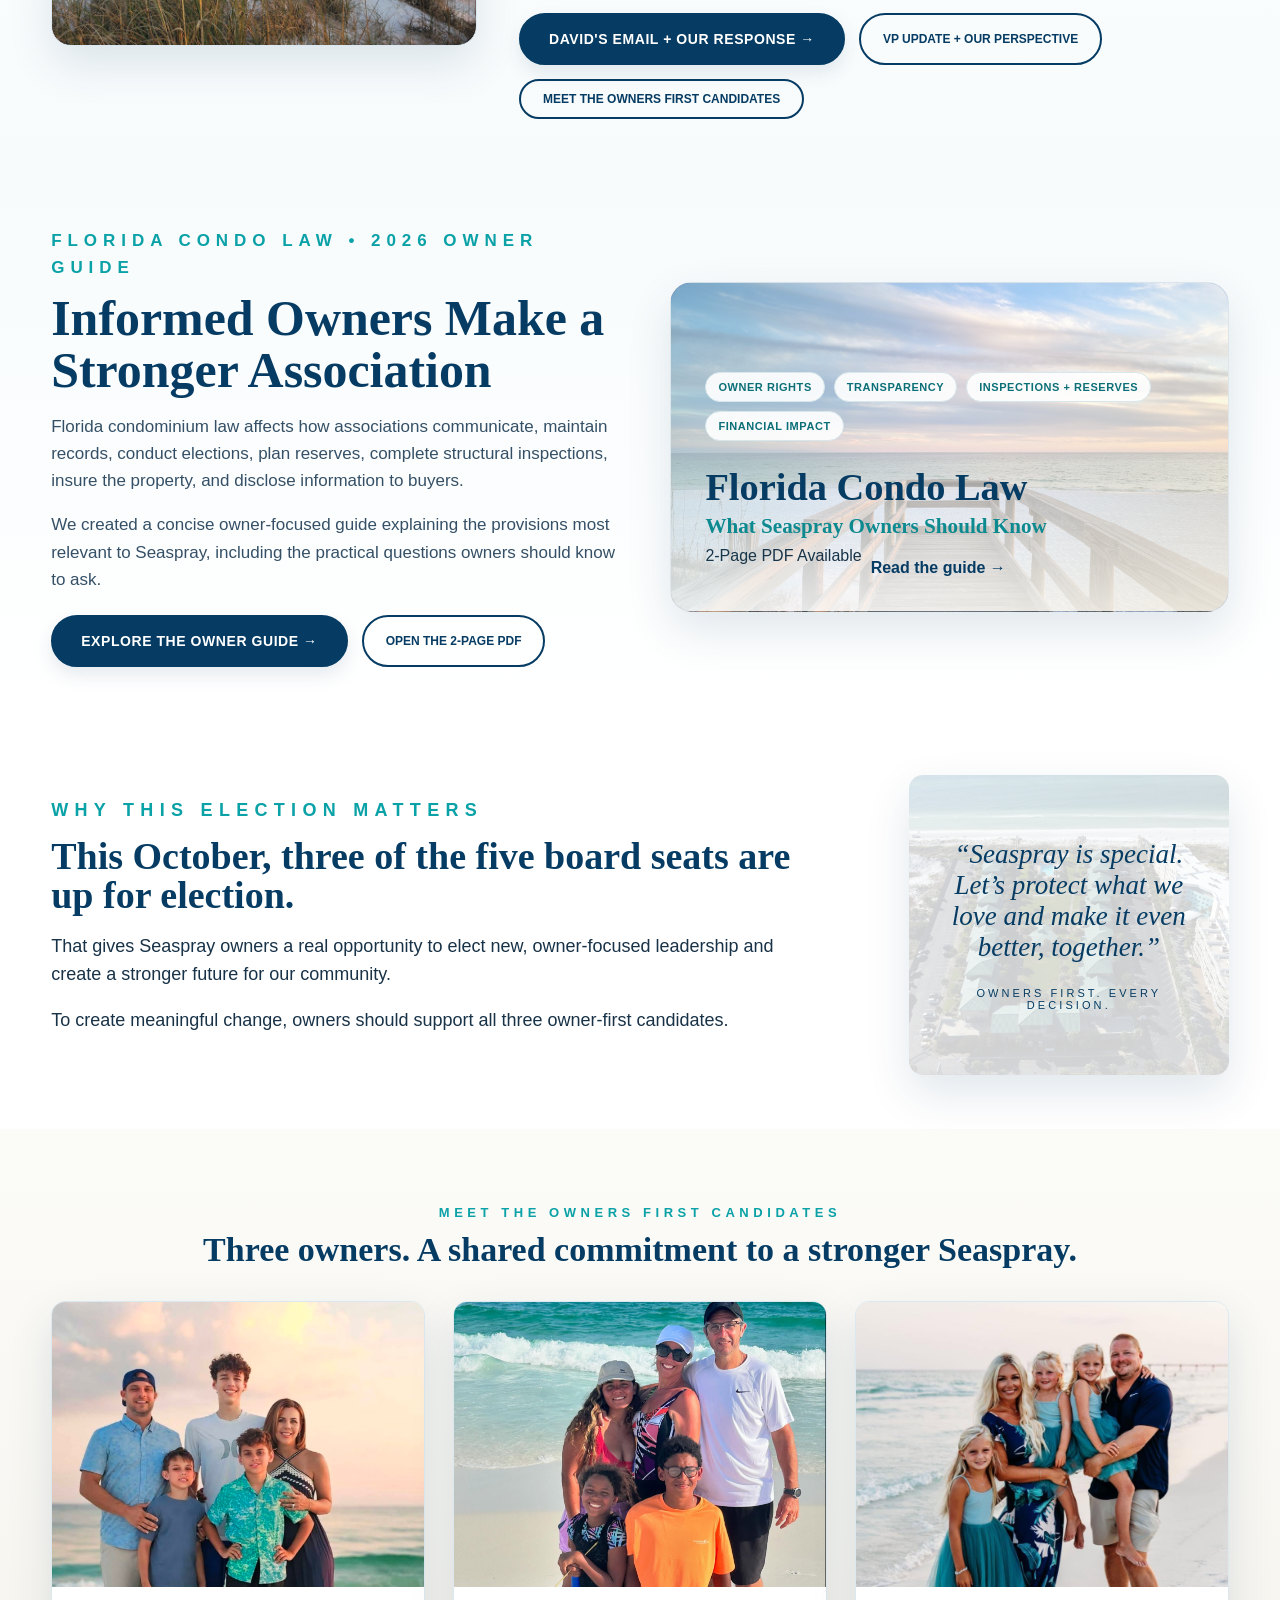
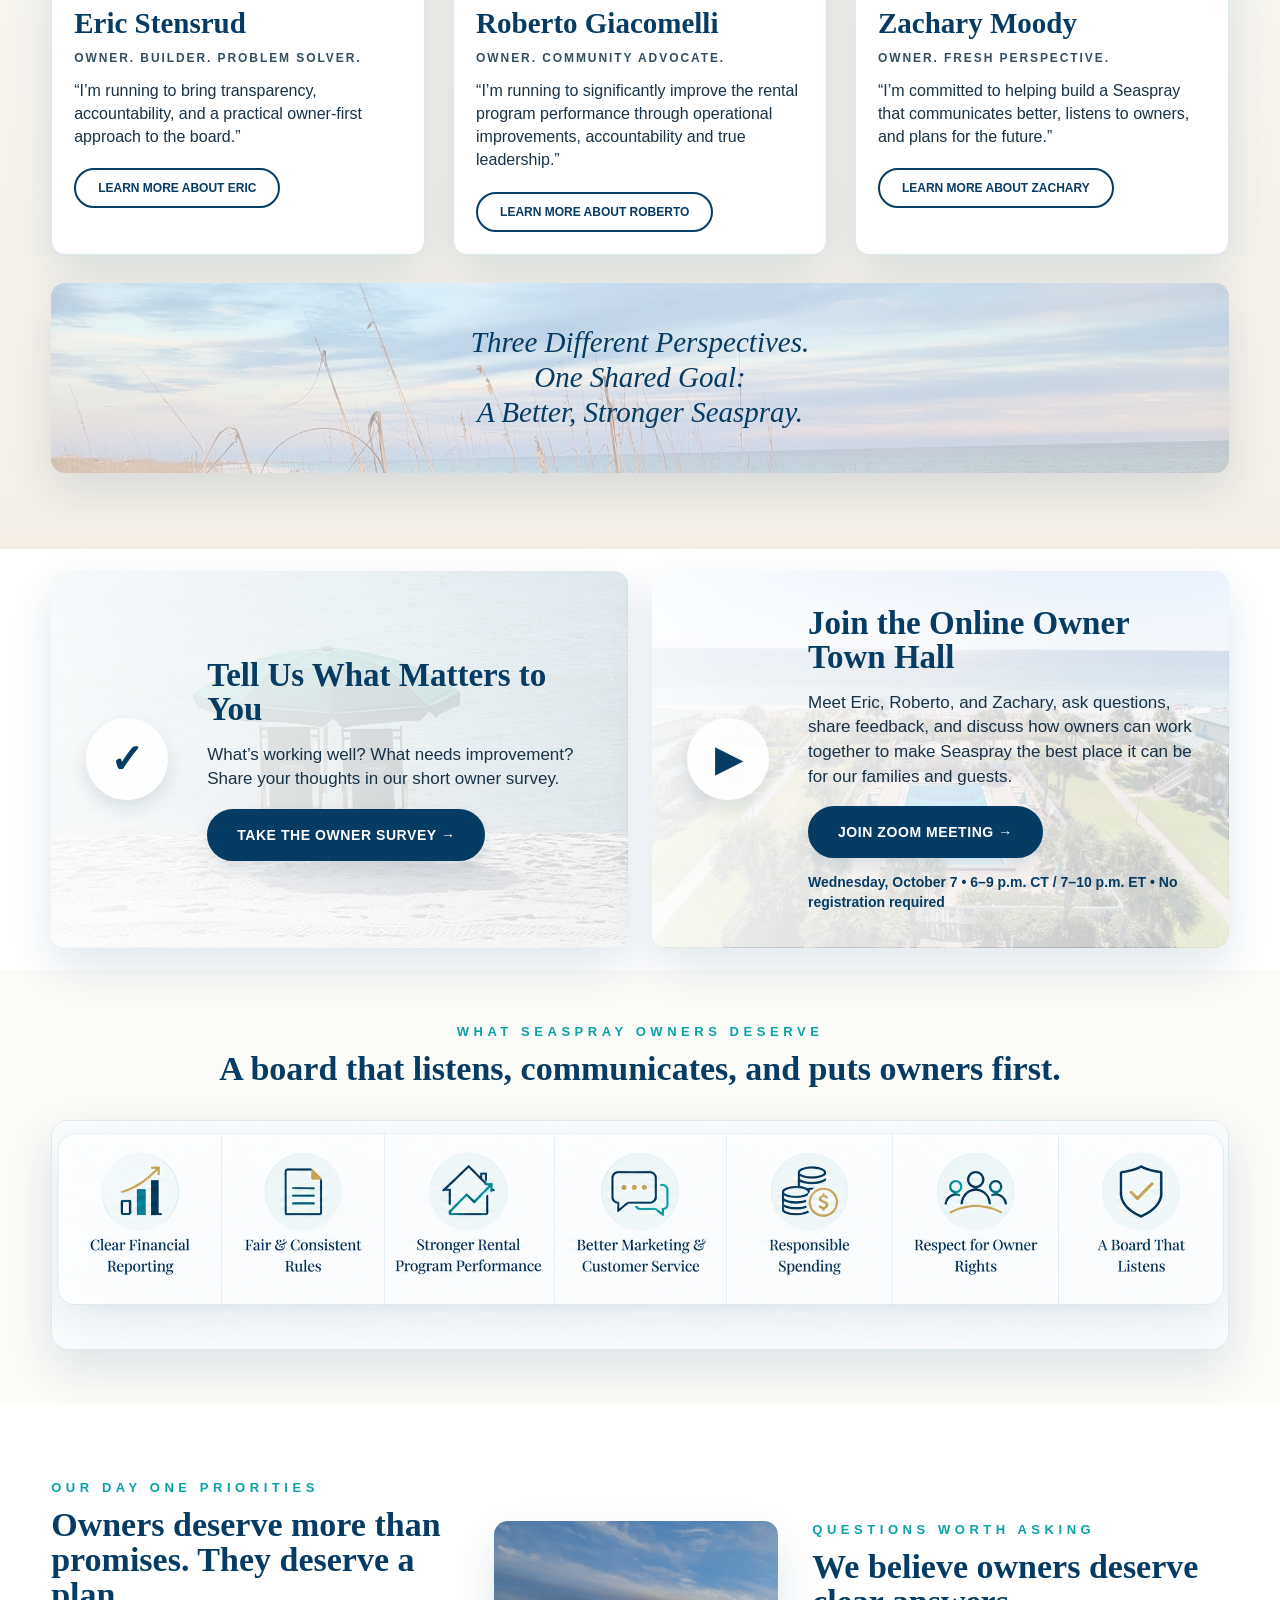
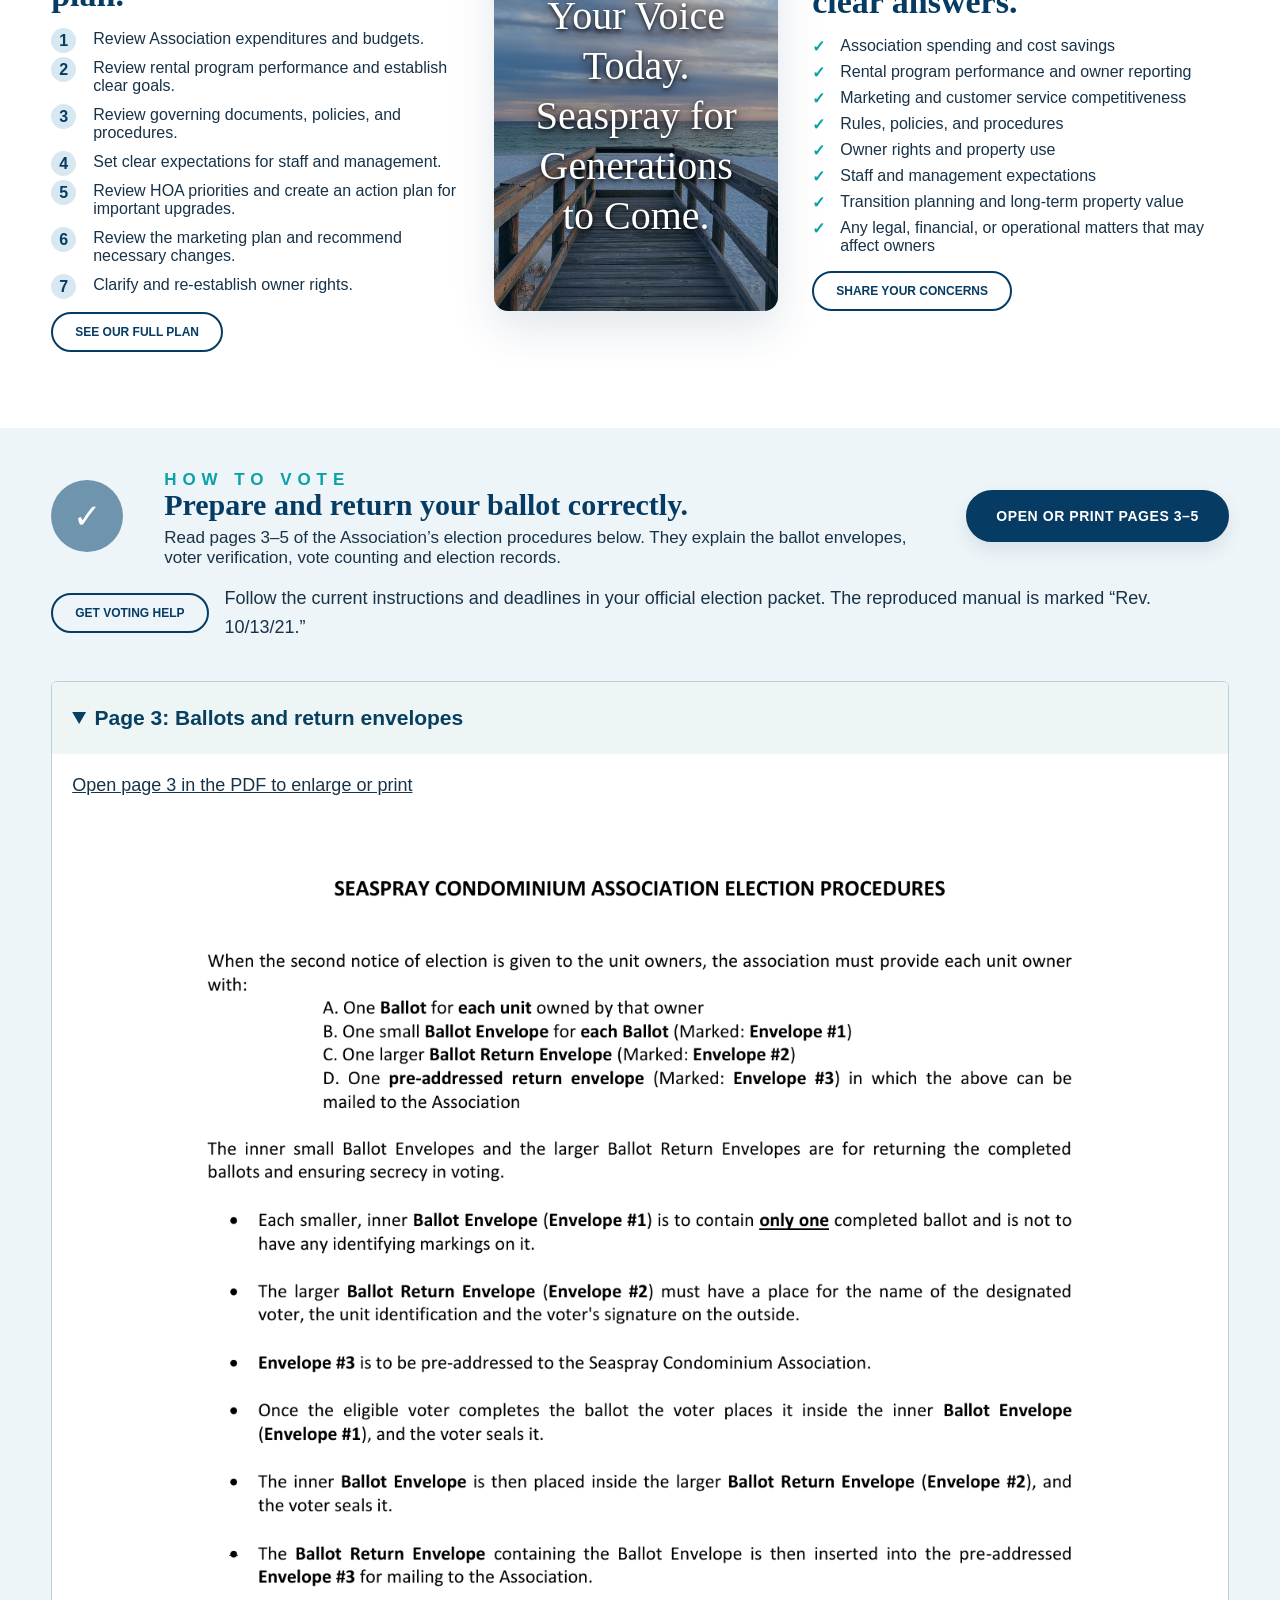
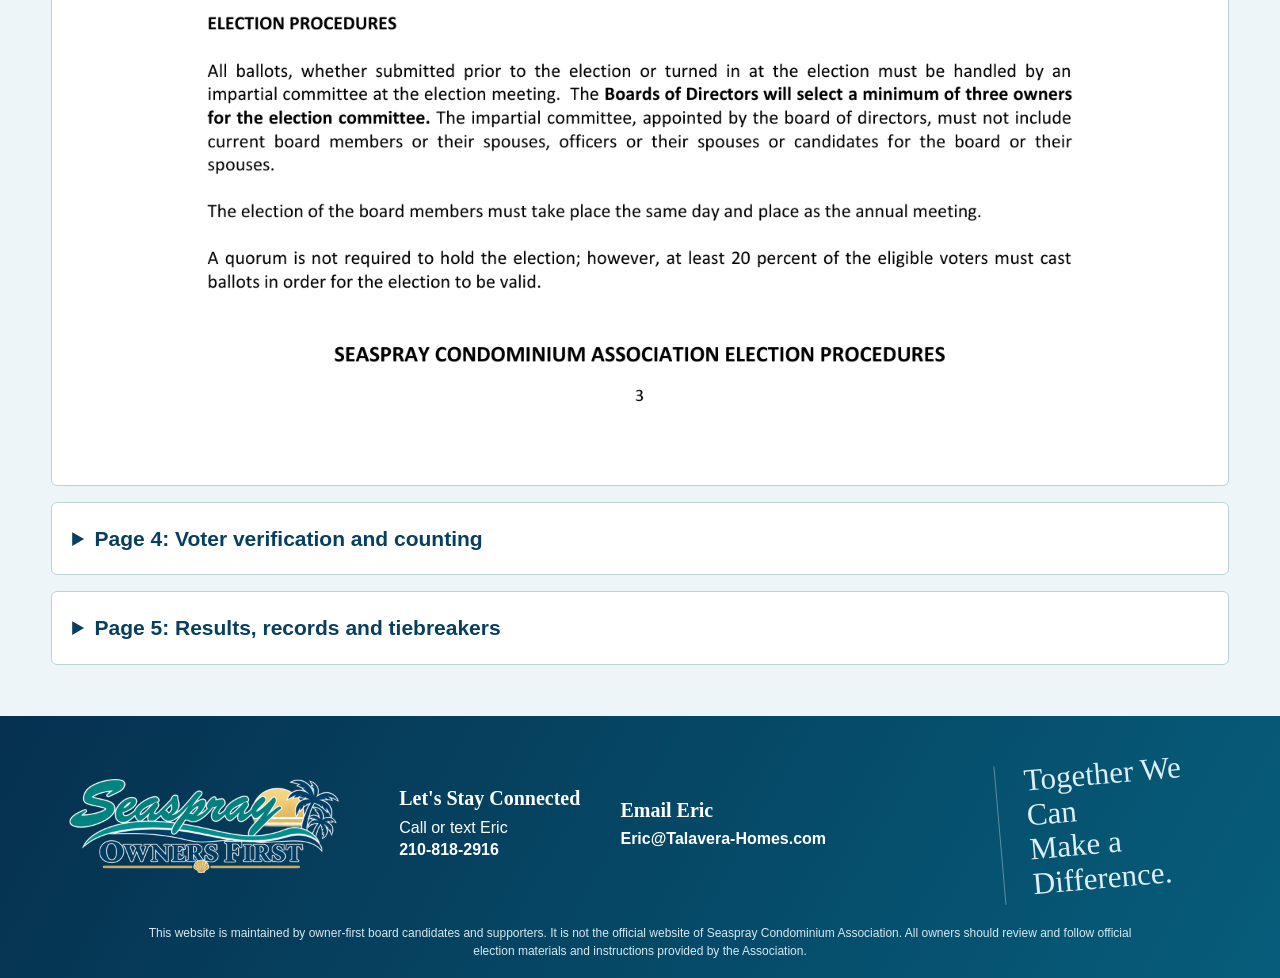
==== commit b050bc90: "Add files via upload" ====
--- a/index.html
+++ b/index.html
@@ -39,7 +39,7 @@
       </div>
     </section>
 
-<section class="plan-access-banner" aria-labelledby="full-plan-title"><div class="container plan-access-inner"><div><h2 id="full-plan-title">Our Plan for Seaspray</h2><p>Customer service. Greater transparency. Operational excellence.</p><span>Read our commitments, explore the actions we would take and try the proposed owner reports.</span></div><a class="btn btn-primary" href="our-plan/index.html">Explore the Complete Plan</a></div></section>
+<section class="plan-access-banner" aria-labelledby="full-plan-title"><div class="container plan-access-inner"><div><h2 id="full-plan-title">Our Plan for Seaspray</h2><p>Customer service. Greater transparency. Operational excellence.</p><span>Read our commitments, explore the actions we would take and try the proposed owner reports.</span></div><div class="plan-access-actions"><a class="btn btn-primary" href="our-plan/index.html">Explore the Complete Plan</a><a class="plan-performance-link" href="rental-program-performance/index.html">Rental Program Performance →</a></div></div></section>
     <section class="hero">
       <div class="hero-media-fallback"></div>
 <div class="hero-overlay"></div>
--- a/styles-v9.css
+++ b/styles-v9.css
@@ -371,5 +371,5 @@
 @media(max-width:700px){.hero-update-card{min-height:0}.hero-update-card-david strong,.hero-update-card-vp strong{font-size:23px}}
 
 /* Complete plan and Association voting instructions. */
-.plan-access-banner{background:#edf6f5;border-bottom:3px solid #087b82;padding:24px 0}.plan-access-inner{display:flex;align-items:center;justify-content:space-between;gap:24px}.plan-access-banner h2{font-size:clamp(28px,3.3vw,40px);line-height:1.2;margin:0 0 8px;color:#073f60;font-weight:800}.plan-access-banner p{font-size:20px;font-weight:700;margin:0 0 8px;color:#07575b}.plan-access-banner span{font-size:18px;line-height:1.55;display:block}.plan-access-banner .btn{flex-shrink:0;white-space:normal;text-align:center}.plan-link-panel{padding:34px 0;background:#edf6f5;border-top:1px solid #b8d4d5}.plan-link-panel h2{color:#073f60;font-size:30px;margin:0 0 8px}.plan-link-panel p{font-size:19px}.voting-help-actions{padding:16px 0 24px;display:flex;align-items:center;flex-wrap:wrap;gap:16px}.voting-help-actions p{flex:1 1 450px;font-size:18px;line-height:1.6;margin:0}.election-page{border:1px solid #b8d4d5;background:white;margin:16px 0;border-radius:6px;overflow:hidden}.election-page>summary{cursor:pointer;font-size:21px;font-weight:700;color:#073f60;padding:20px;line-height:1.5;min-height:56px}.election-page[open]>summary{background:#edf6f5}.election-page p{padding:0 20px;font-size:18px;line-height:1.5}.election-page img{display:block;width:100%;height:auto;max-width:980px;margin:0 auto;background:white}.election-page summary:focus-visible{outline:3px solid #bd8b26;outline-offset:-4px}
-@media(max-width:760px){.plan-access-inner{flex-direction:column;align-items:stretch}.plan-access-banner .btn{align-self:flex-start}.election-page>summary{padding:16px;font-size:20px}.election-page p{padding:0 16px}.vote-strip .vote-grid{grid-template-columns:1fr}.vote-strip .vote-icon{display:none}}
+.plan-access-banner{background:#edf6f5;border-bottom:3px solid #087b82;padding:24px 0}.plan-access-inner{display:flex;align-items:center;justify-content:space-between;gap:24px}.plan-access-banner h2{font-size:clamp(28px,3.3vw,40px);line-height:1.2;margin:0 0 8px;color:#073f60;font-weight:800}.plan-access-banner p{font-size:20px;font-weight:700;margin:0 0 8px;color:#07575b}.plan-access-banner span{font-size:18px;line-height:1.55;display:block}.plan-access-banner .btn{flex-shrink:0;white-space:normal;text-align:center}.plan-access-actions{display:flex;flex-direction:column;align-items:center;gap:10px;flex:0 0 auto}.plan-performance-link{font-size:15px;font-weight:850;color:#073f60;text-decoration:none;border-bottom:2px solid #bd8b26;padding:2px 4px 4px;letter-spacing:.01em}.plan-performance-link:hover{color:#087b82;border-bottom-color:#087b82}.plan-performance-link:focus-visible{outline:3px solid #bd8b26;outline-offset:4px;border-radius:4px}.plan-link-panel{padding:34px 0;background:#edf6f5;border-top:1px solid #b8d4d5}.plan-link-panel h2{color:#073f60;font-size:30px;margin:0 0 8px}.plan-link-panel p{font-size:19px}.voting-help-actions{padding:16px 0 24px;display:flex;align-items:center;flex-wrap:wrap;gap:16px}.voting-help-actions p{flex:1 1 450px;font-size:18px;line-height:1.6;margin:0}.election-page{border:1px solid #b8d4d5;background:white;margin:16px 0;border-radius:6px;overflow:hidden}.election-page>summary{cursor:pointer;font-size:21px;font-weight:700;color:#073f60;padding:20px;line-height:1.5;min-height:56px}.election-page[open]>summary{background:#edf6f5}.election-page p{padding:0 20px;font-size:18px;line-height:1.5}.election-page img{display:block;width:100%;height:auto;max-width:980px;margin:0 auto;background:white}.election-page summary:focus-visible{outline:3px solid #bd8b26;outline-offset:-4px}
+@media(max-width:760px){.plan-access-inner{flex-direction:column;align-items:stretch}.plan-access-actions{align-items:flex-start}.plan-access-banner .btn{align-self:flex-start}.election-page>summary{padding:16px;font-size:20px}.election-page p{padding:0 16px}.vote-strip .vote-grid{grid-template-columns:1fr}.vote-strip .vote-icon{display:none}}
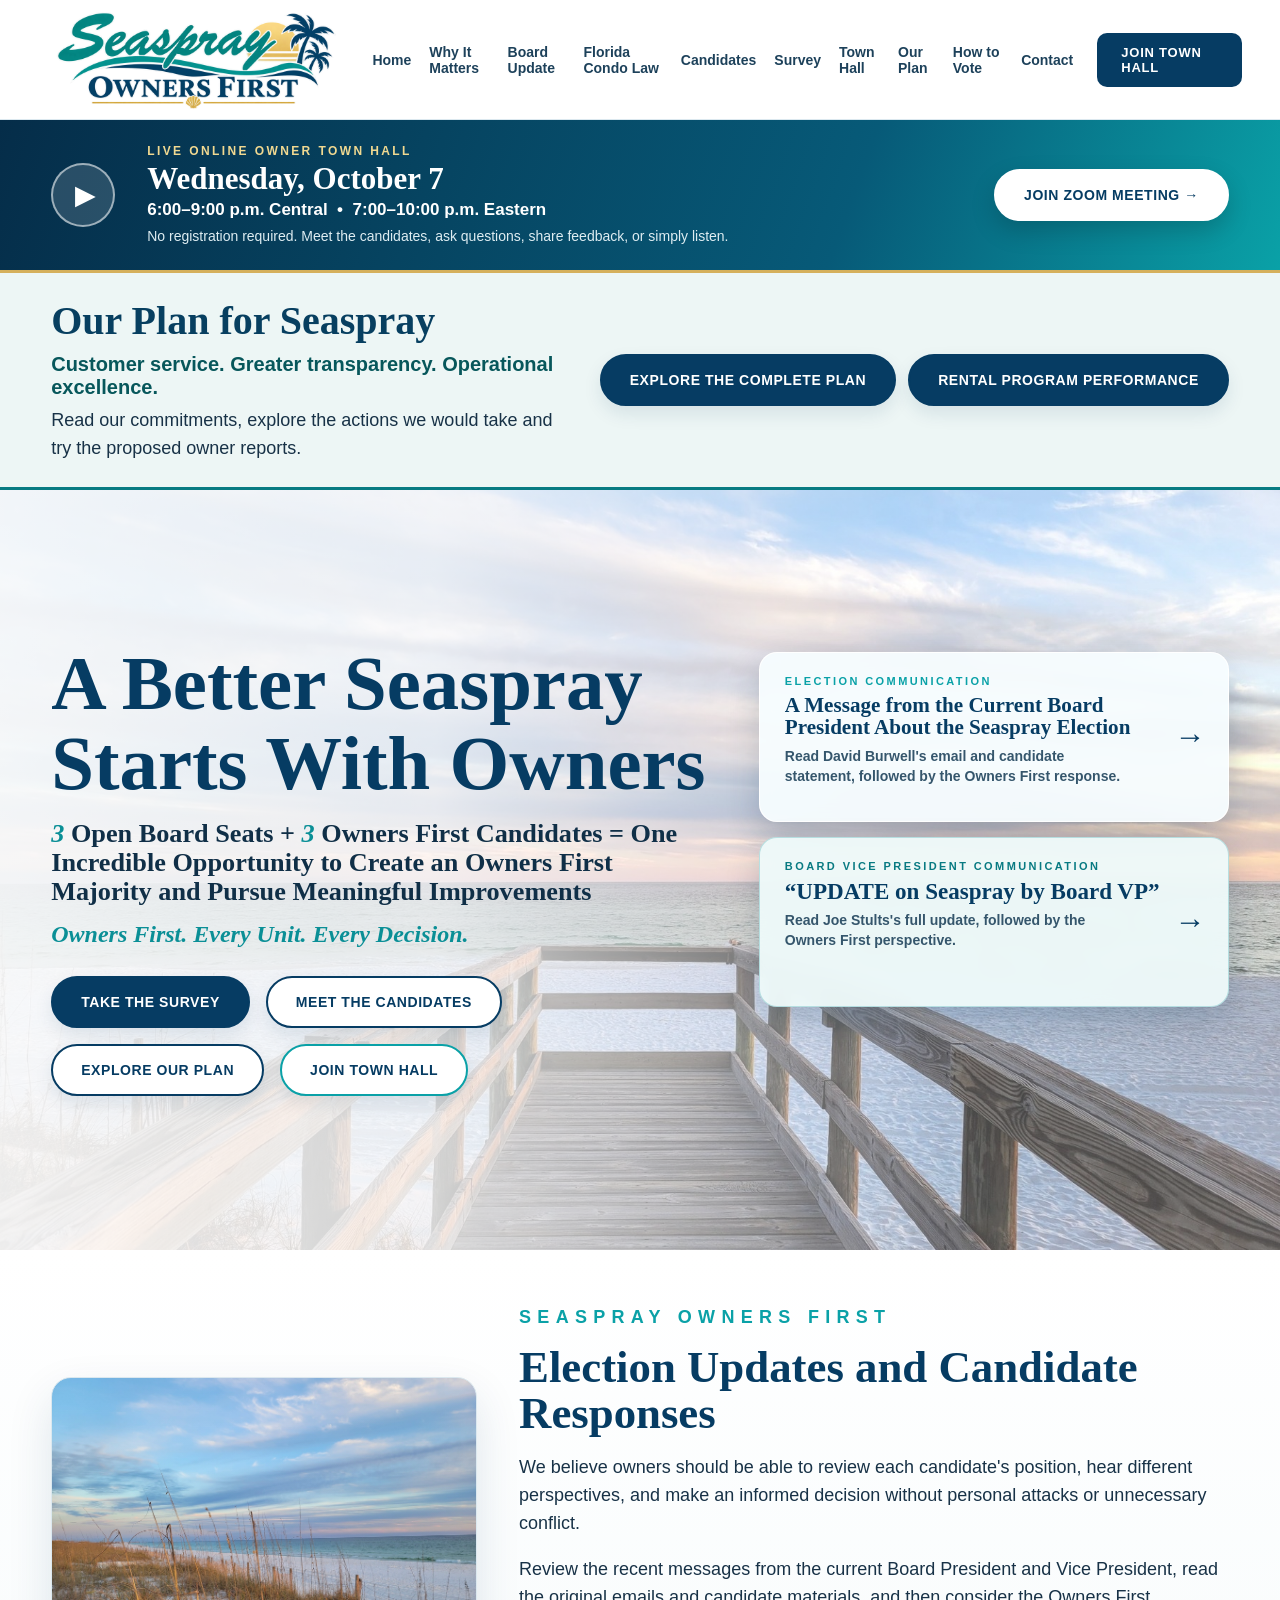
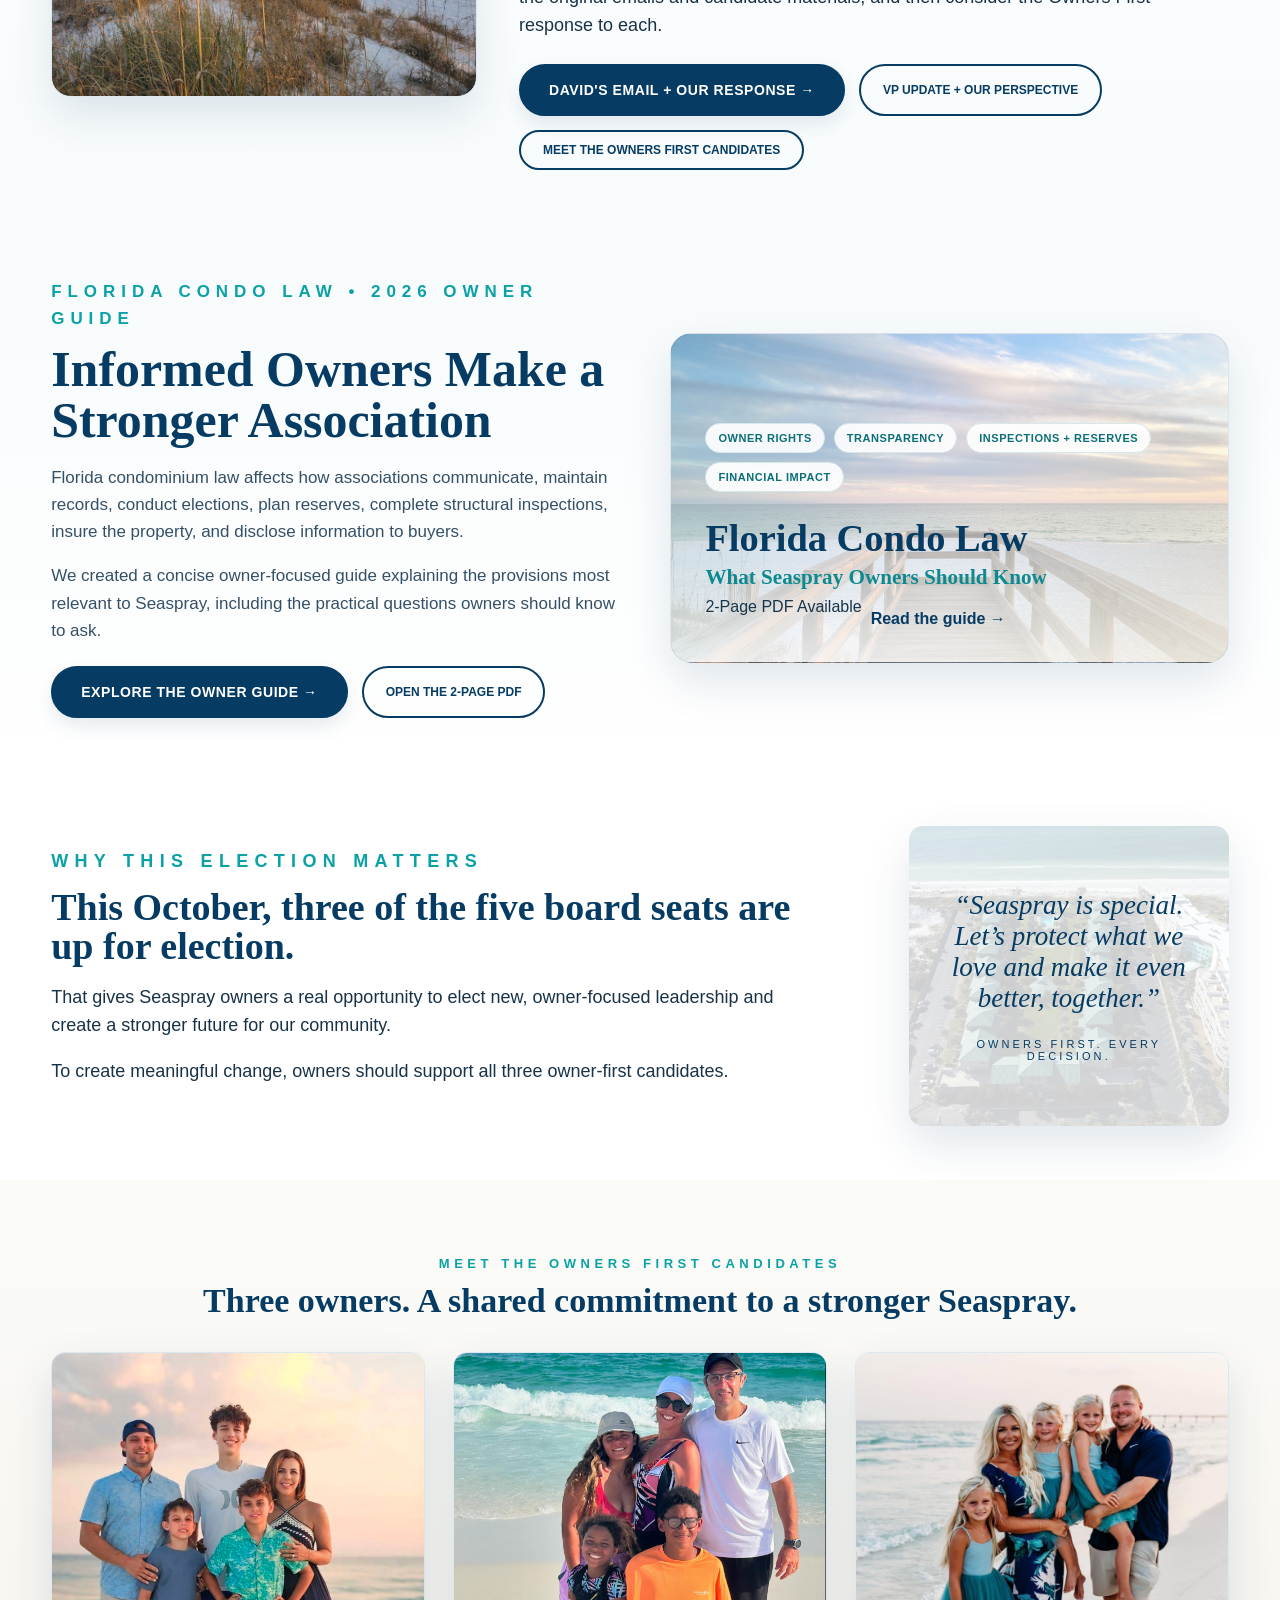
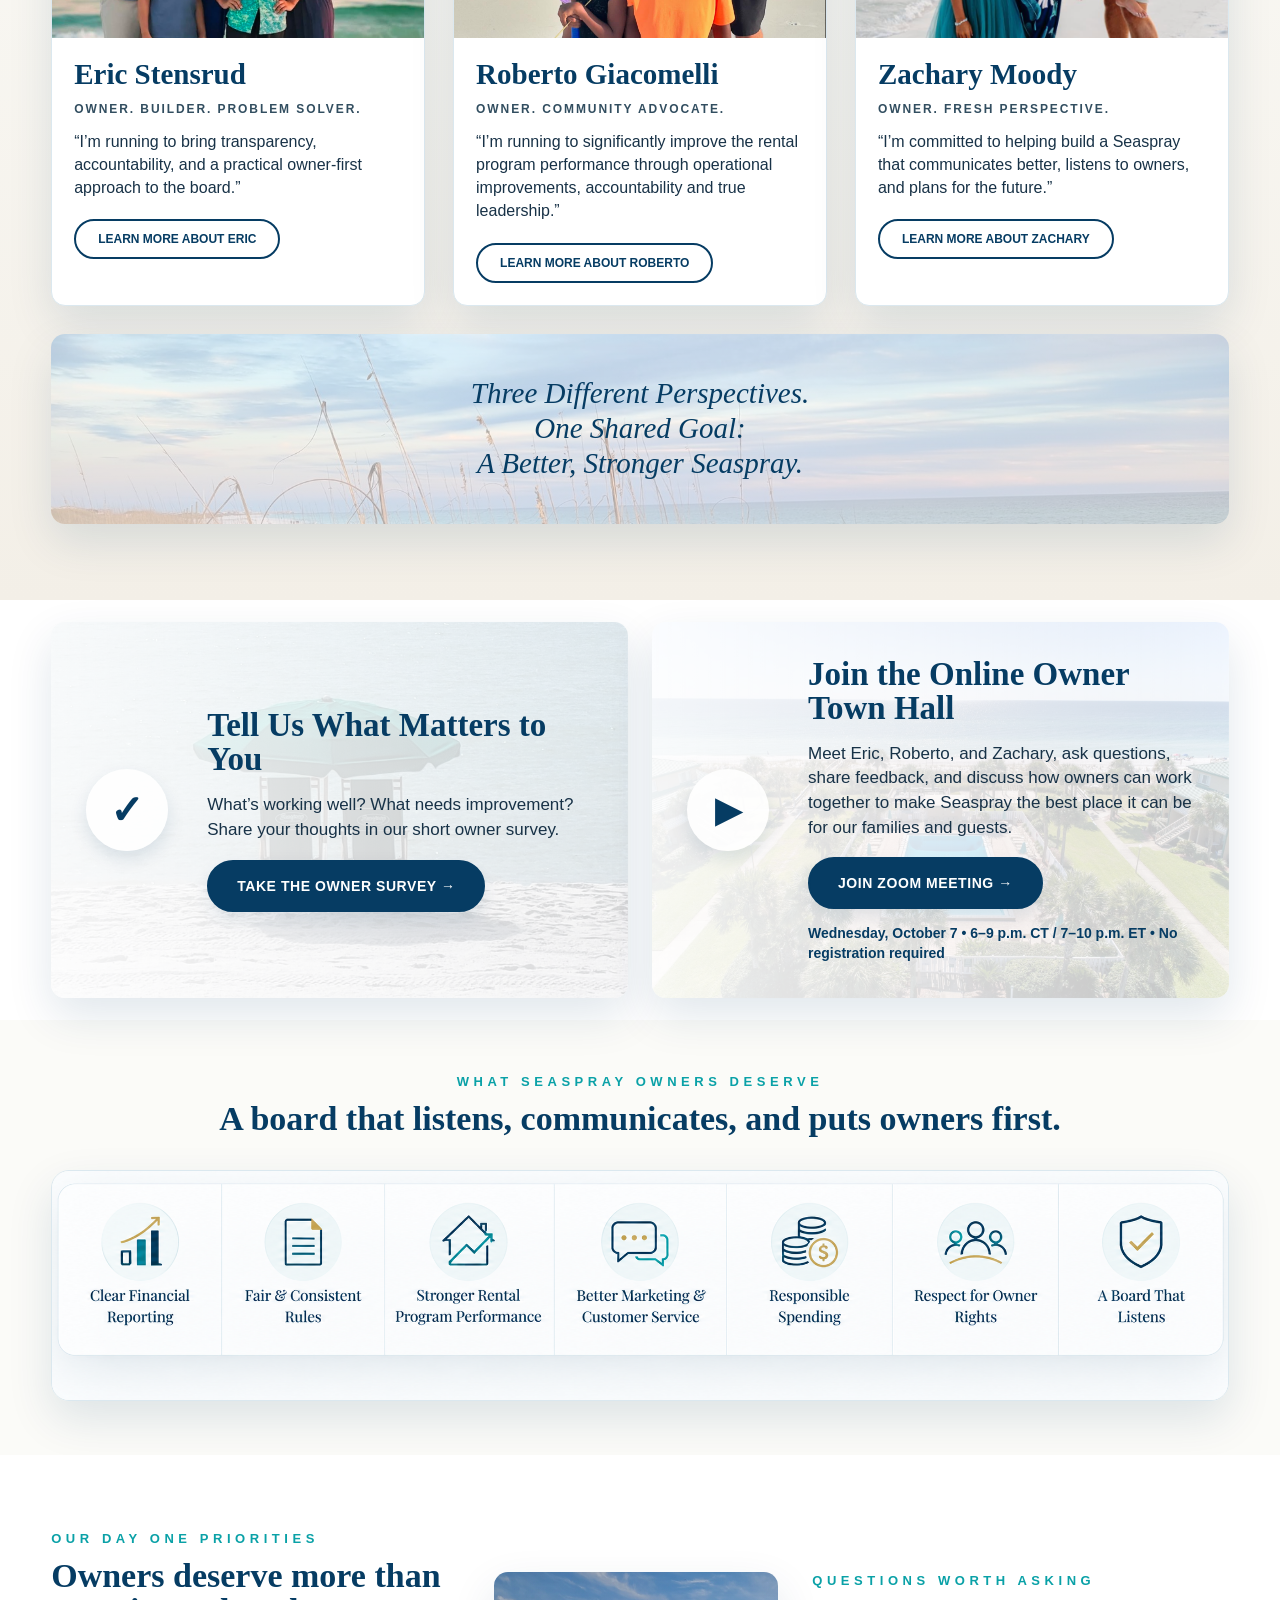
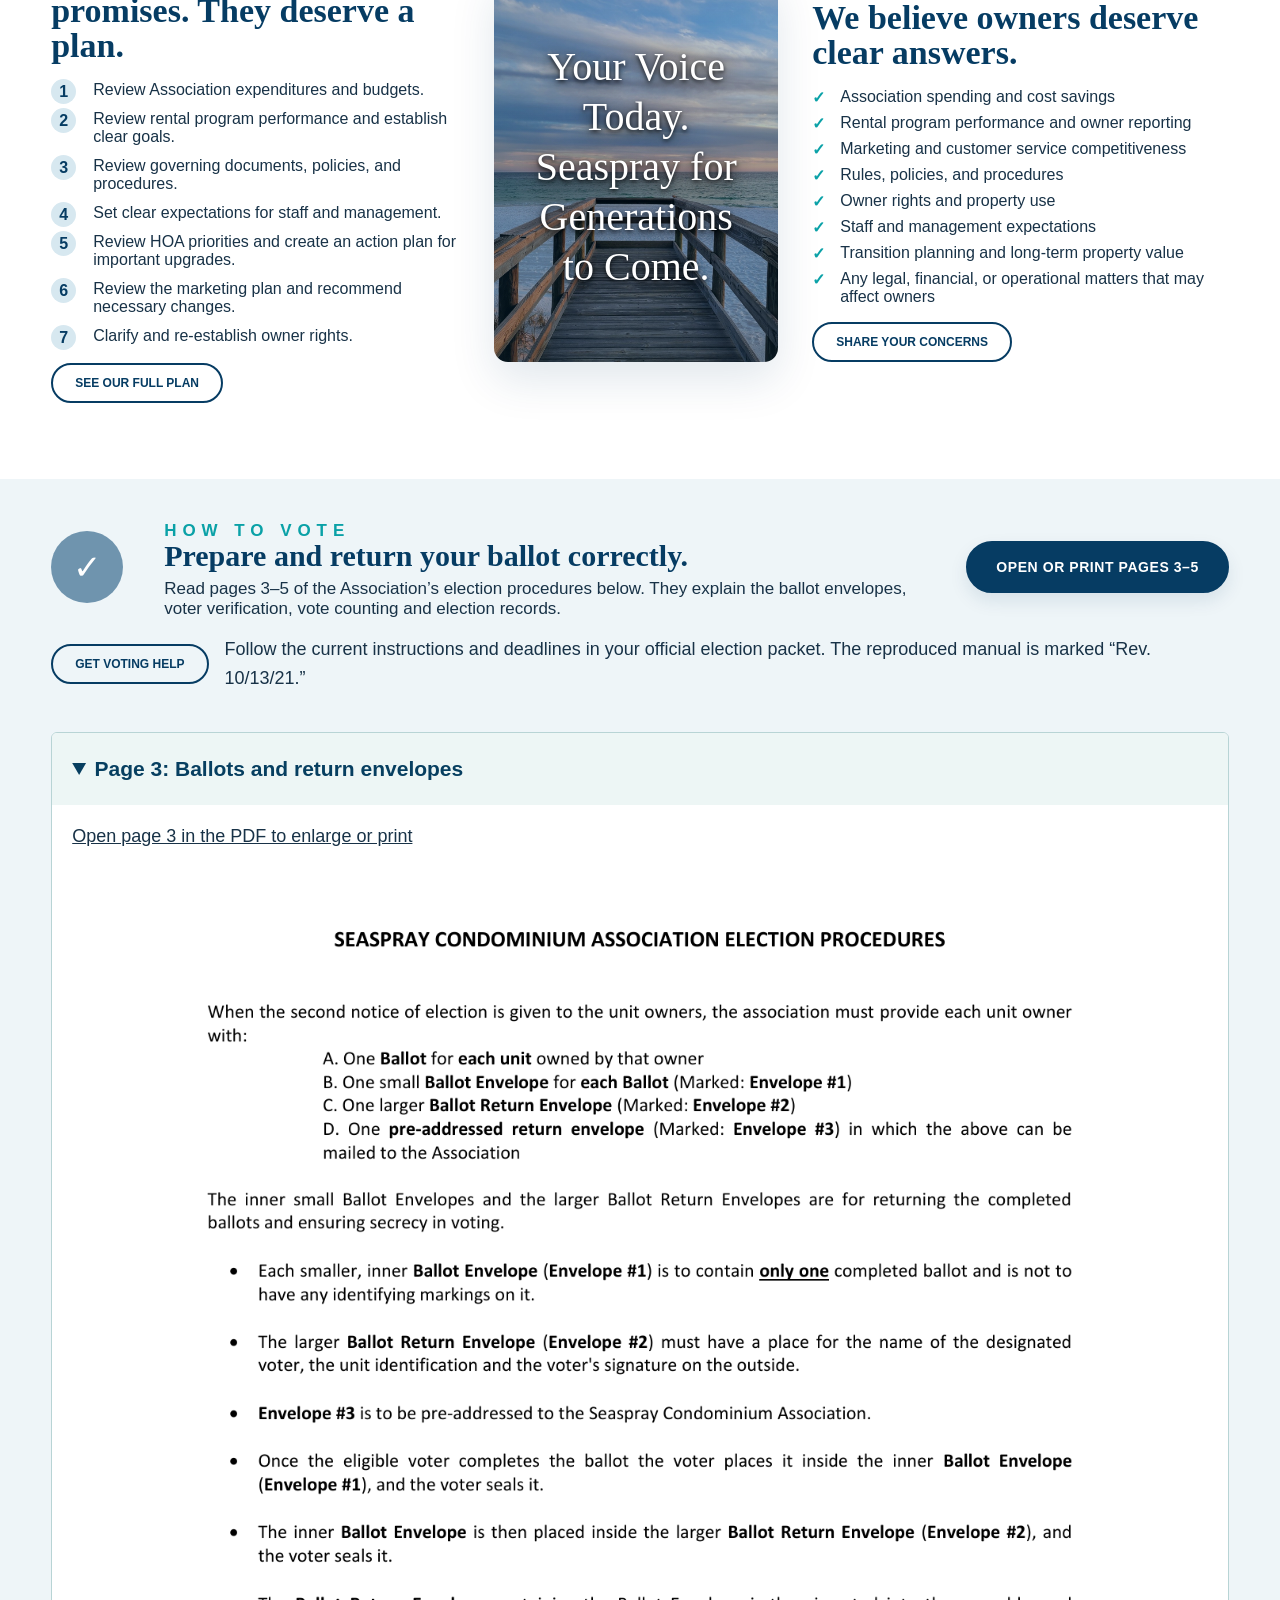
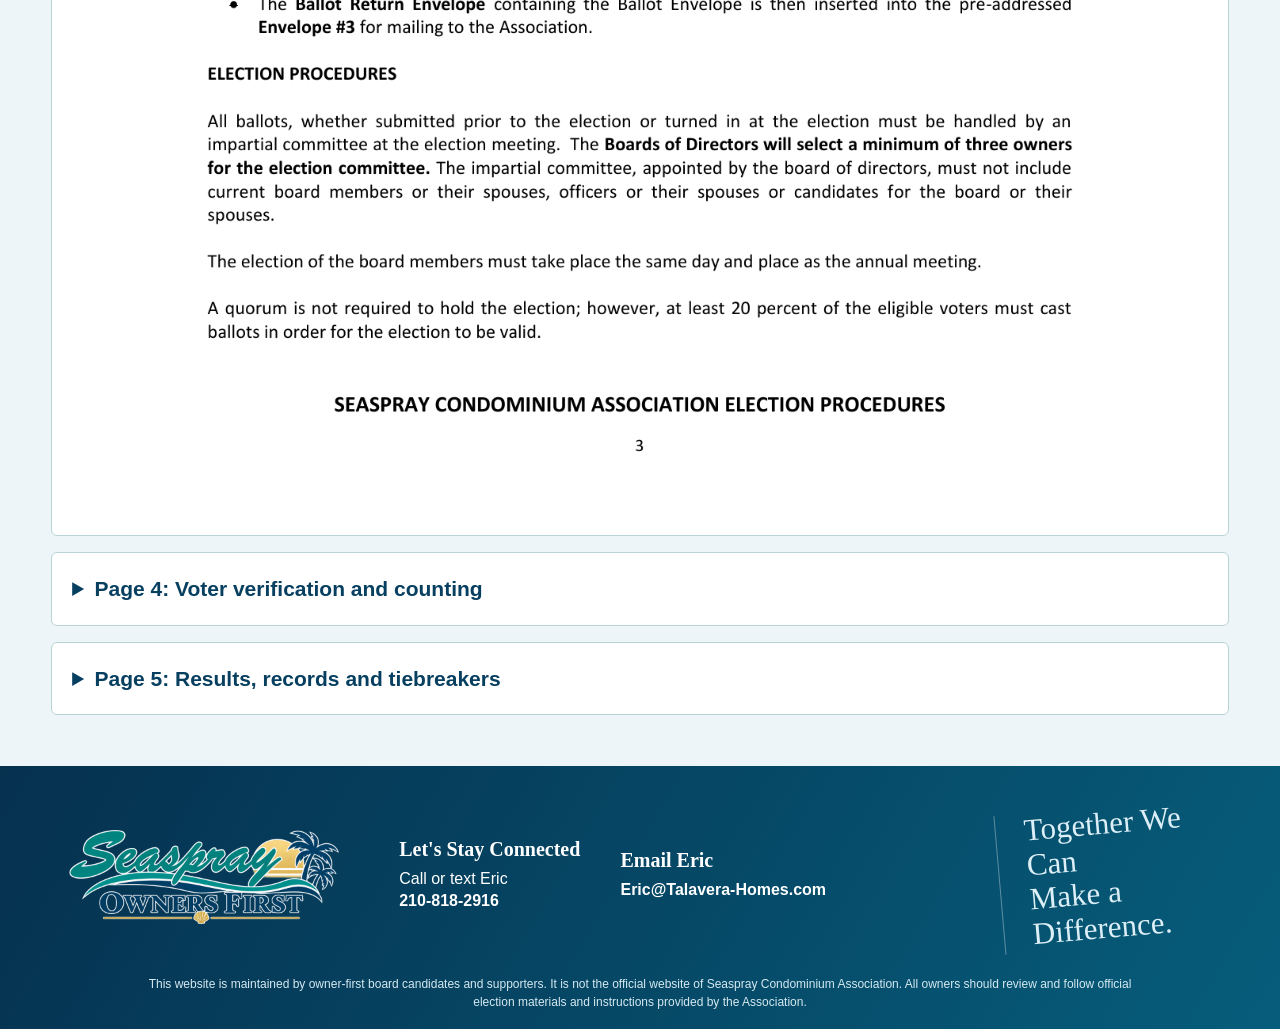
==== commit ede35af9: "Add files via upload" ====
--- a/index.html
+++ b/index.html
@@ -39,7 +39,7 @@
       </div>
     </section>
 
-<section class="plan-access-banner" aria-labelledby="full-plan-title"><div class="container plan-access-inner"><div><h2 id="full-plan-title">Our Plan for Seaspray</h2><p>Customer service. Greater transparency. Operational excellence.</p><span>Read our commitments, explore the actions we would take and try the proposed owner reports.</span></div><div class="plan-access-actions"><a class="btn btn-primary" href="our-plan/index.html">Explore the Complete Plan</a><a class="plan-performance-link" href="rental-program-performance/index.html">Rental Program Performance →</a></div></div></section>
+<section class="plan-access-banner" aria-labelledby="full-plan-title"><div class="container plan-access-inner"><div><h2 id="full-plan-title">Our Plan for Seaspray</h2><p>Customer service. Greater transparency. Operational excellence.</p><span>Read our commitments, explore the actions we would take and try the proposed owner reports.</span></div><div class="plan-access-actions"><a class="btn btn-primary" href="our-plan/index.html">Explore the Complete Plan</a><a class="btn btn-primary" href="rental-program-performance/index.html">Rental Program Performance</a></div></div></section>
     <section class="hero">
       <div class="hero-media-fallback"></div>
 <div class="hero-overlay"></div>
--- a/styles-v9.css
+++ b/styles-v9.css
@@ -371,5 +371,5 @@
 @media(max-width:700px){.hero-update-card{min-height:0}.hero-update-card-david strong,.hero-update-card-vp strong{font-size:23px}}
 
 /* Complete plan and Association voting instructions. */
-.plan-access-banner{background:#edf6f5;border-bottom:3px solid #087b82;padding:24px 0}.plan-access-inner{display:flex;align-items:center;justify-content:space-between;gap:24px}.plan-access-banner h2{font-size:clamp(28px,3.3vw,40px);line-height:1.2;margin:0 0 8px;color:#073f60;font-weight:800}.plan-access-banner p{font-size:20px;font-weight:700;margin:0 0 8px;color:#07575b}.plan-access-banner span{font-size:18px;line-height:1.55;display:block}.plan-access-banner .btn{flex-shrink:0;white-space:normal;text-align:center}.plan-access-actions{display:flex;flex-direction:column;align-items:center;gap:10px;flex:0 0 auto}.plan-performance-link{font-size:15px;font-weight:850;color:#073f60;text-decoration:none;border-bottom:2px solid #bd8b26;padding:2px 4px 4px;letter-spacing:.01em}.plan-performance-link:hover{color:#087b82;border-bottom-color:#087b82}.plan-performance-link:focus-visible{outline:3px solid #bd8b26;outline-offset:4px;border-radius:4px}.plan-link-panel{padding:34px 0;background:#edf6f5;border-top:1px solid #b8d4d5}.plan-link-panel h2{color:#073f60;font-size:30px;margin:0 0 8px}.plan-link-panel p{font-size:19px}.voting-help-actions{padding:16px 0 24px;display:flex;align-items:center;flex-wrap:wrap;gap:16px}.voting-help-actions p{flex:1 1 450px;font-size:18px;line-height:1.6;margin:0}.election-page{border:1px solid #b8d4d5;background:white;margin:16px 0;border-radius:6px;overflow:hidden}.election-page>summary{cursor:pointer;font-size:21px;font-weight:700;color:#073f60;padding:20px;line-height:1.5;min-height:56px}.election-page[open]>summary{background:#edf6f5}.election-page p{padding:0 20px;font-size:18px;line-height:1.5}.election-page img{display:block;width:100%;height:auto;max-width:980px;margin:0 auto;background:white}.election-page summary:focus-visible{outline:3px solid #bd8b26;outline-offset:-4px}
+.plan-access-banner{background:#edf6f5;border-bottom:3px solid #087b82;padding:24px 0}.plan-access-inner{display:flex;align-items:center;justify-content:space-between;gap:24px}.plan-access-banner h2{font-size:clamp(28px,3.3vw,40px);line-height:1.2;margin:0 0 8px;color:#073f60;font-weight:800}.plan-access-banner p{font-size:20px;font-weight:700;margin:0 0 8px;color:#07575b}.plan-access-banner span{font-size:18px;line-height:1.55;display:block}.plan-access-banner .btn{flex-shrink:0;white-space:normal;text-align:center}.plan-access-actions{display:flex;flex-direction:row;align-items:center;gap:12px;flex:0 0 auto;flex-wrap:wrap;justify-content:flex-end}.plan-access-actions .btn{min-width:220px}@media(max-width:900px){.plan-access-inner{align-items:flex-start;flex-direction:column}.plan-access-actions{width:100%;justify-content:flex-start}}@media(max-width:560px){.plan-access-actions{flex-direction:column;align-items:stretch}.plan-access-actions .btn{width:100%;min-width:0}}.plan-link-panel{padding:34px 0;background:#edf6f5;border-top:1px solid #b8d4d5}.plan-link-panel h2{color:#073f60;font-size:30px;margin:0 0 8px}.plan-link-panel p{font-size:19px}.voting-help-actions{padding:16px 0 24px;display:flex;align-items:center;flex-wrap:wrap;gap:16px}.voting-help-actions p{flex:1 1 450px;font-size:18px;line-height:1.6;margin:0}.election-page{border:1px solid #b8d4d5;background:white;margin:16px 0;border-radius:6px;overflow:hidden}.election-page>summary{cursor:pointer;font-size:21px;font-weight:700;color:#073f60;padding:20px;line-height:1.5;min-height:56px}.election-page[open]>summary{background:#edf6f5}.election-page p{padding:0 20px;font-size:18px;line-height:1.5}.election-page img{display:block;width:100%;height:auto;max-width:980px;margin:0 auto;background:white}.election-page summary:focus-visible{outline:3px solid #bd8b26;outline-offset:-4px}
 @media(max-width:760px){.plan-access-inner{flex-direction:column;align-items:stretch}.plan-access-actions{align-items:flex-start}.plan-access-banner .btn{align-self:flex-start}.election-page>summary{padding:16px;font-size:20px}.election-page p{padding:0 16px}.vote-strip .vote-grid{grid-template-columns:1fr}.vote-strip .vote-icon{display:none}}
